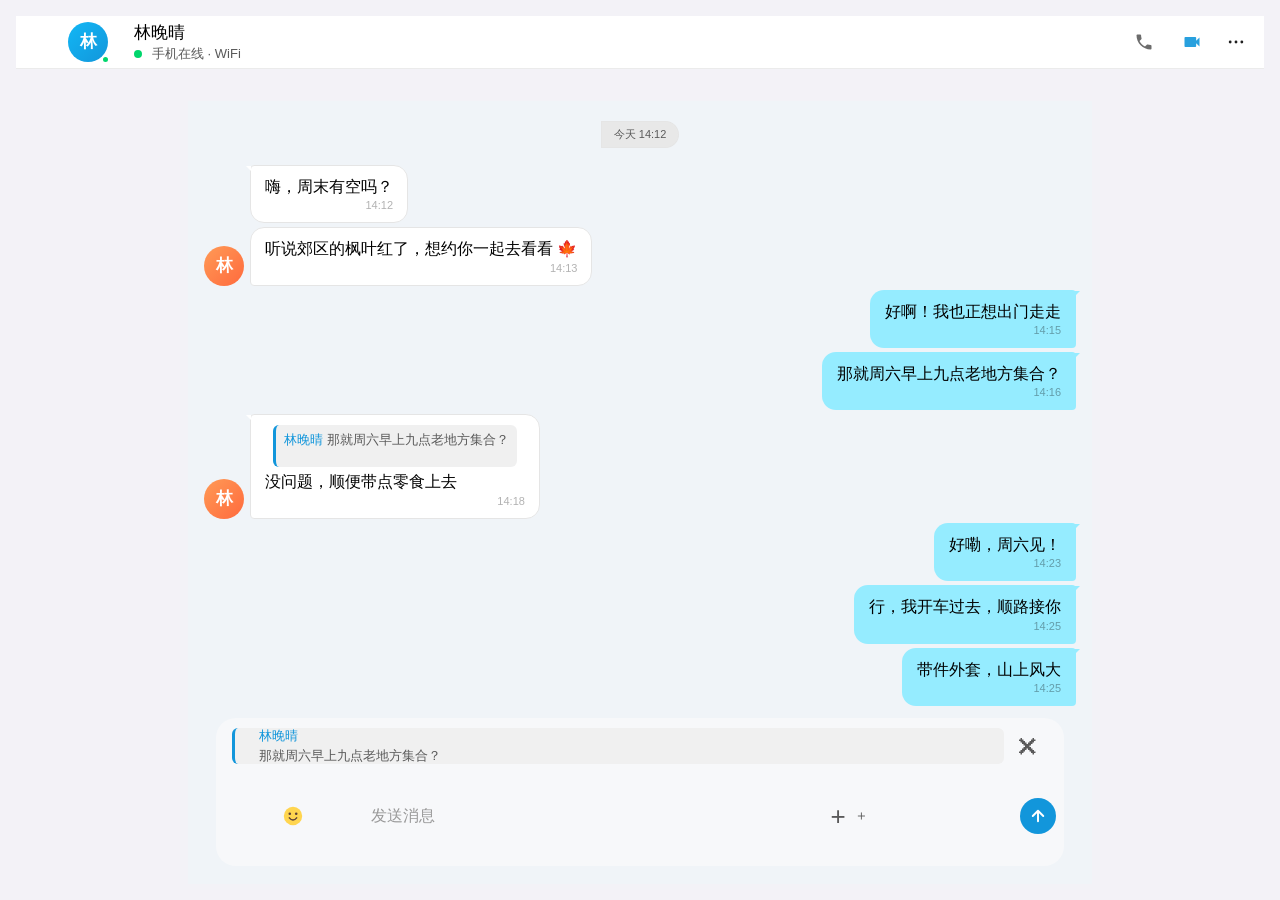
==== docs/tgqq/fixtures/composer-reply.html @ 13077046 "TGQQ Round 23: dynamics hub lower modules + contacts recommend/device tabs - Dynamics: partners card" ====
<!DOCTYPE html>
<html lang="zh-CN">
<head>
<meta charset="utf-8">
<meta name="viewport" content="width=device-width, initial-scale=1">
<title>TGQQ Mobile Chat Fixture (<600px)</title>
<link rel="stylesheet" href="css/tweb.css">
<link rel="stylesheet" href="css/tgqq.css">
<link rel="stylesheet" href="css/fixture.css">
</head>
<script>if(location.search.includes('dark'))document.documentElement.classList.add('night');</script>
<body class="is-tgqq tq-dialog-skin tq-chat-header tq-chat-bubbles tq-chat-composer is-left-column-shown animation-level-2">

<div id="page-chats" class="page-chats">
  <div id="main-columns">
    <!-- ============ RIGHT: independent QQ-styled chat pane ============ -->
    <section id="column-center" class="main-column">
      <div class="chat tabs-tab active is-tgqq-chat is-helper-active" style="--chat-topbar-height:52px">
        <div class="sidebar-header topbar has-avatar">
          <div class="chat-info">
            <button class="btn-icon sidebar-close-button"><span class="tgico tgico-left"></span></button>
            <div class="person-avatar">
              <div class="avatar" style="width:40px;height:40px;font-size:17px">林</div>
            </div>
            <div class="person">
              <div class="content">
                <div class="top">
                  <div class="user-title peer-title">林晚晴</div>
                </div>
                <div class="bottom">
                  <span class="online">在线</span>
                </div>
              </div>
            </div>
          </div>
          <div class="chat-utils">
            <button class="btn-icon" title="语音通话"><span class="tgico tgico-phone"></span></button>
            <button class="btn-icon" title="视频通话"><span class="tgico tgico-videochat"></span></button>
            <button class="btn-icon btn-menu-toggle" title="更多"><span class="tgico tgico-more"></span></button>
          </div>
        </div>

        <div class="bubbles-viewport">
          <div class="bubbles">
            <div class="bubbles-inner">
              <div class="bubbles-date-group">
                <div class="bubble is-date">
                  <div class="bubble-content">今天 14:12</div>
                </div>
              </div>
              <div class="bubbles-group">
                <div class="bubbles-group-avatar-container">
                  <div class="bubbles-group-avatar user-avatar">
                    <div class="avatar" style="width:40px;height:40px;font-size:17px">林</div>
                  </div>
                </div>
                <div class="bubble is-in is-group-first">
                  <div class="bubble-content-wrapper">
                    <div class="bubble-content">
                      <div class="message"><span class="text-content">嗨，周末有空吗？</span></div>
                      <span class="time">14:12</span>
                    </div>
                  </div>
                </div>
                <div class="bubble is-in is-group-last">
                  <div class="bubble-content-wrapper">
                    <div class="bubble-content">
                      <div class="message"><span class="text-content">听说郊区的枫叶红了，想约你一起去看看 🍁</span></div>
                      <span class="time">14:13</span>
                    </div>
                  </div>
                </div>
              </div>
              <div class="bubbles-group">
                <div class="bubble is-out is-group-first is-group-last is-read">
                  <div class="bubble-content-wrapper">
                    <div class="bubble-content">
                      <div class="message"><span class="text-content">好啊！我也正想出门走走</span></div>
                      <span class="time">14:15<span class="tgico tgico-checks time-sending-status"></span></span>
                    </div>
                  </div>
                </div>
              </div>
              <div class="bubbles-group">
                <div class="bubble is-out is-group-first is-group-last is-sent">
                  <div class="bubble-content-wrapper">
                    <div class="bubble-content">
                      <div class="message"><span class="text-content">那就周六早上九点老地方集合？</span></div>
                      <span class="time">14:16<span class="tgico tgico-check time-sending-status"></span></span>
                    </div>
                  </div>
                </div>
              </div>
              <div class="bubbles-group">
                <div class="bubbles-group-avatar-container">
                  <div class="bubbles-group-avatar user-avatar">
                    <div class="avatar" style="width:40px;height:40px;font-size:17px">林</div>
                  </div>
                </div>
                <div class="bubble is-in is-group-first is-group-last">
                  <div class="bubble-content-wrapper">
                    <div class="bubble-content">
                      <div class="reply">
                        <span class="reply-title">林晚晴</span>
                        <span class="reply-subtitle">那就周六早上九点老地方集合？</span>
                      </div>
                      <div class="message"><span class="text-content">没问题，顺便带点零食上去</span></div>
                      <span class="time">14:18</span>
                    </div>
                  </div>
                </div>
              </div>
              <div class="bubbles-group">
                <div class="bubble is-out is-group-first is-group-last is-read">
                  <div class="bubble-content-wrapper">
                    <div class="bubble-content">
                      <div class="message"><span class="text-content">好嘞，周六见！</span></div>
                      <span class="time">14:23<span class="tgico tgico-checks time-sending-status"></span></span>
                    </div>
                  </div>
                </div>
              </div>
              <div class="bubbles-group">
                <div class="bubble is-out is-group-first is-group-last is-sent">
                  <div class="bubble-content-wrapper">
                    <div class="bubble-content">
                      <div class="message"><span class="text-content">行，我开车过去，顺路接你</span></div>
                      <span class="time">14:25<span class="tgico tgico-check time-sending-status"></span></span>
                    </div>
                  </div>
                </div>
              </div>
              <div class="bubbles-group">
                <div class="bubble is-out is-group-first is-group-last is-read">
                  <div class="bubble-content-wrapper">
                    <div class="bubble-content">
                      <div class="message"><span class="text-content">带件外套，山上风大</span></div>
                      <span class="time">14:25<span class="tgico tgico-checks time-sending-status"></span></span>
                    </div>
                  </div>
                </div>
              </div>
        <div class="chat-input">
          <div class="chat-input-container">
            <div class="rows-wrapper-wrapper">
              <div class="rows-wrapper chat-input-control chat-input-wrapper chat-rows-wrapper">
              <div class="reply-wrapper rows-wrapper-row">
                <div class="reply-wrapper-content">
                  <button class="btn-icon reply-cancel" aria-label="取消回复">✕</button>
                  <div class="reply">
                    <i class="reply-icon">↩</i>
                    <div class="reply-content">
                      <span class="reply-title">林晚晴</span>
                      <span class="reply-subtitle">那就周六早上九点老地方集合？</span>
                    </div>
                  </div>
                </div>
              </div>
                <div class="new-message-wrapper rows-wrapper-row">
                <button class="btn-icon tq-quick-btn tq-quick-voice"><svg width="22" height="22" viewBox="0 0 24 24" fill="none" stroke="#5A5A5A" stroke-width="2" stroke-linecap="round" stroke-linejoin="round"><path d="M12 3a4 4 0 0 0-4 4v5a4 4 0 0 0 8 0V7a4 4 0 0 0-4-4Z"/><path d="M5 11v1a7 7 0 0 0 14 0v-1"/><path d="M12 19v2"/></svg></button>
                <button class="btn-icon tq-quick-btn tq-quick-gallery"><svg width="22" height="22" viewBox="0 0 24 24" fill="none" stroke="#5A5A5A" stroke-width="2" stroke-linecap="round" stroke-linejoin="round"><rect x="3" y="4" width="18" height="16" rx="3"/><circle cx="9" cy="10" r="2"/><path d="m5 19 5.5-5.5 3.5 3.5 3-3L21 19"/></svg></button>
                <button class="btn-icon tq-quick-btn tq-quick-camera"><svg width="22" height="22" viewBox="0 0 24 24" fill="none" stroke="#5A5A5A" stroke-width="2" stroke-linecap="round" stroke-linejoin="round"><path d="M4 8h3l2-3h6l2 3h3a1 1 0 0 1 1 1v10a1 1 0 0 1-1 1H4a1 1 0 0 1-1-1V9a1 1 0 0 1 1-1Z"/><circle cx="12" cy="14" r="3.5"/></svg></button>
                <button class="btn-icon tq-quick-btn tq-quick-file"><svg width="22" height="22" viewBox="0 0 24 24" fill="none" stroke="#5A5A5A" stroke-width="2" stroke-linecap="round" stroke-linejoin="round"><path d="M14 3H7a2 2 0 0 0-2 2v14a2 2 0 0 0 2 2h10a2 2 0 0 0 2-2V8Z"/><path d="M14 3v5h5"/></svg></button>
                <button class="btn-icon chat-input-control-button attach-file"><svg width="24" height="24" viewBox="0 0 24 24" fill="none" stroke="#5A5A5A" stroke-width="2" stroke-linecap="round"><path d="M12 5v14M5 12h14"/></svg></button>
                <div class="input-message-container">
                  <div class="input-message-input" data-inline-placeholder="发送消息"></div>
                </div>
                <button class="btn-icon chat-input-control-button toggle-emoticons"><svg width="22" height="22" viewBox="0 0 24 24" fill="none"><circle cx="12" cy="12" r="10" fill="#FFD54F"/><circle cx="8.5" cy="9.5" r="1.4" fill="#5D4037"/><circle cx="15.5" cy="9.5" r="1.4" fill="#5D4037"/><path d="M8 14c1.2 1.6 2.6 2.4 4 2.4s2.8-.8 4-2.4" stroke="#5D4037" stroke-width="1.6" stroke-linecap="round"/></svg></button>
                <div class="btn-send-container">
                  <button class="btn-icon btn-primary text-bold chat-input-control-button btn-send"><svg width="18" height="18" viewBox="0 0 24 24" fill="none" stroke="#fff" stroke-width="2.4" stroke-linecap="round" stroke-linejoin="round"><path d="M12 19V5"/><path d="M5 12l7-7 7 7"/></svg></button>
                </div>
                </div>
              </div>
            </div>
          </div>
        </div>
      </div>
    </section>

    <!-- ============ RIGHT sidebar (unused in mobile chat) ============ -->
    <aside id="column-right" class="main-column"></aside>
  </div>
</div>

</body>
</html>
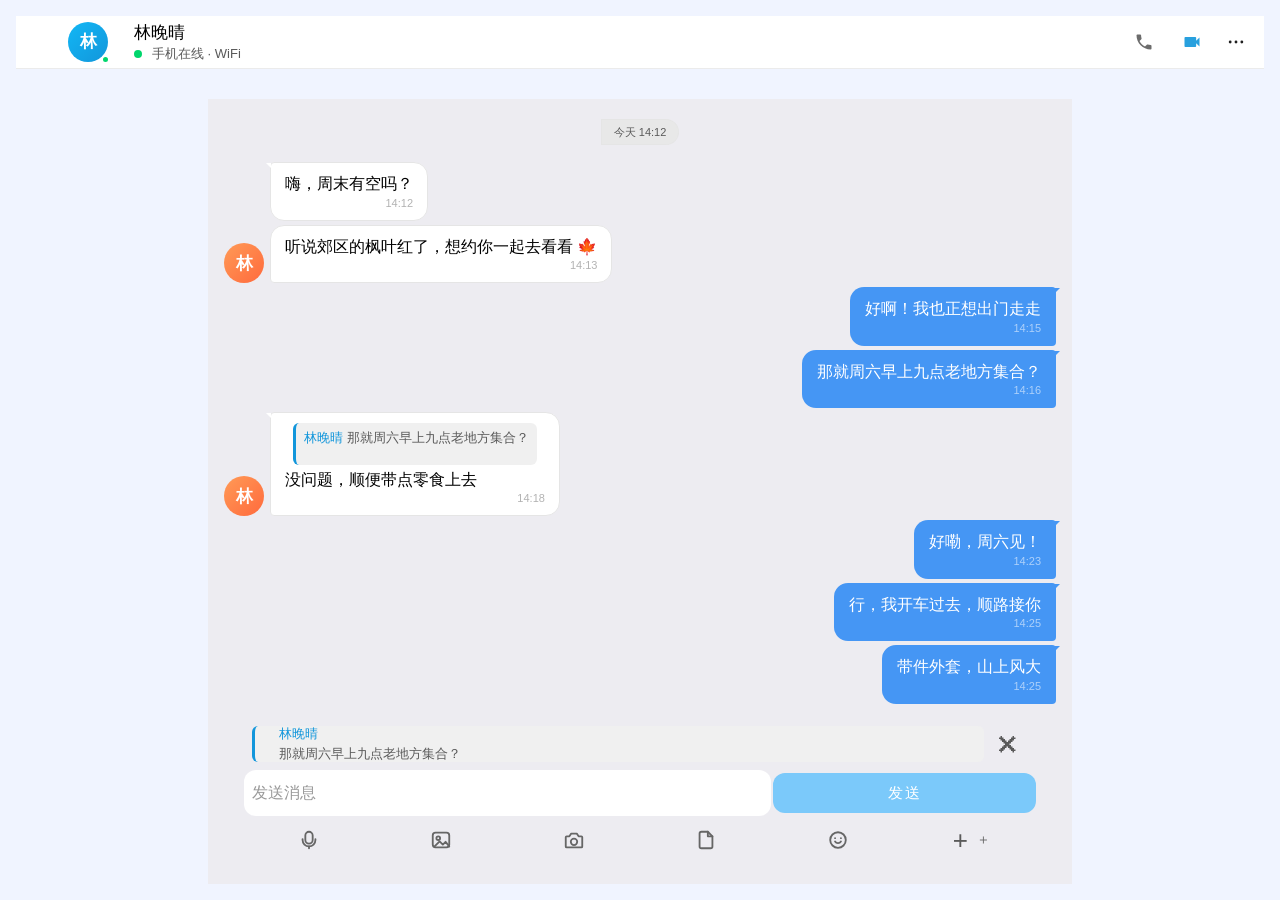
==== commit 3ab0caac: "TGQQ Round 31: fixture & component refinements — chat list/input, profile drawer, settings, dark tok" ====
--- a/docs/tgqq/fixtures/composer-reply.html
+++ b/docs/tgqq/fixtures/composer-reply.html
@@ -157,15 +157,15 @@
                 </div>
               </div>
                 <div class="new-message-wrapper rows-wrapper-row">
-                <button class="btn-icon tq-quick-btn tq-quick-voice"><svg width="22" height="22" viewBox="0 0 24 24" fill="none" stroke="#5A5A5A" stroke-width="2" stroke-linecap="round" stroke-linejoin="round"><path d="M12 3a4 4 0 0 0-4 4v5a4 4 0 0 0 8 0V7a4 4 0 0 0-4-4Z"/><path d="M5 11v1a7 7 0 0 0 14 0v-1"/><path d="M12 19v2"/></svg></button>
-                <button class="btn-icon tq-quick-btn tq-quick-gallery"><svg width="22" height="22" viewBox="0 0 24 24" fill="none" stroke="#5A5A5A" stroke-width="2" stroke-linecap="round" stroke-linejoin="round"><rect x="3" y="4" width="18" height="16" rx="3"/><circle cx="9" cy="10" r="2"/><path d="m5 19 5.5-5.5 3.5 3.5 3-3L21 19"/></svg></button>
-                <button class="btn-icon tq-quick-btn tq-quick-camera"><svg width="22" height="22" viewBox="0 0 24 24" fill="none" stroke="#5A5A5A" stroke-width="2" stroke-linecap="round" stroke-linejoin="round"><path d="M4 8h3l2-3h6l2 3h3a1 1 0 0 1 1 1v10a1 1 0 0 1-1 1H4a1 1 0 0 1-1-1V9a1 1 0 0 1 1-1Z"/><circle cx="12" cy="14" r="3.5"/></svg></button>
-                <button class="btn-icon tq-quick-btn tq-quick-file"><svg width="22" height="22" viewBox="0 0 24 24" fill="none" stroke="#5A5A5A" stroke-width="2" stroke-linecap="round" stroke-linejoin="round"><path d="M14 3H7a2 2 0 0 0-2 2v14a2 2 0 0 0 2 2h10a2 2 0 0 0 2-2V8Z"/><path d="M14 3v5h5"/></svg></button>
-                <button class="btn-icon chat-input-control-button attach-file"><svg width="24" height="24" viewBox="0 0 24 24" fill="none" stroke="#5A5A5A" stroke-width="2" stroke-linecap="round"><path d="M12 5v14M5 12h14"/></svg></button>
+                <button class="btn-icon tq-quick-btn tq-quick-voice"><svg width="22" height="22" viewBox="0 0 24 24" fill="none" stroke="#666666" stroke-width="2" stroke-linecap="round" stroke-linejoin="round"><path d="M12 3a4 4 0 0 0-4 4v5a4 4 0 0 0 8 0V7a4 4 0 0 0-4-4Z"/><path d="M5 11v1a7 7 0 0 0 14 0v-1"/><path d="M12 19v2"/></svg></button>
+                <button class="btn-icon tq-quick-btn tq-quick-gallery"><svg width="22" height="22" viewBox="0 0 24 24" fill="none" stroke="#666666" stroke-width="2" stroke-linecap="round" stroke-linejoin="round"><rect x="3" y="4" width="18" height="16" rx="3"/><circle cx="9" cy="10" r="2"/><path d="m5 19 5.5-5.5 3.5 3.5 3-3L21 19"/></svg></button>
+                <button class="btn-icon tq-quick-btn tq-quick-camera"><svg width="22" height="22" viewBox="0 0 24 24" fill="none" stroke="#666666" stroke-width="2" stroke-linecap="round" stroke-linejoin="round"><path d="M4 8h3l2-3h6l2 3h3a1 1 0 0 1 1 1v10a1 1 0 0 1-1 1H4a1 1 0 0 1-1-1V9a1 1 0 0 1 1-1Z"/><circle cx="12" cy="14" r="3.5"/></svg></button>
+                <button class="btn-icon tq-quick-btn tq-quick-file"><svg width="22" height="22" viewBox="0 0 24 24" fill="none" stroke="#666666" stroke-width="2" stroke-linecap="round" stroke-linejoin="round"><path d="M14 3H7a2 2 0 0 0-2 2v14a2 2 0 0 0 2 2h10a2 2 0 0 0 2-2V8Z"/><path d="M14 3v5h5"/></svg></button>
+                <button class="btn-icon chat-input-control-button attach-file"><svg width="24" height="24" viewBox="0 0 24 24" fill="none" stroke="#666666" stroke-width="2" stroke-linecap="round"><path d="M12 5v14M5 12h14"/></svg></button>
                 <div class="input-message-container">
                   <div class="input-message-input" data-inline-placeholder="发送消息"></div>
                 </div>
-                <button class="btn-icon chat-input-control-button toggle-emoticons"><svg width="22" height="22" viewBox="0 0 24 24" fill="none"><circle cx="12" cy="12" r="10" fill="#FFD54F"/><circle cx="8.5" cy="9.5" r="1.4" fill="#5D4037"/><circle cx="15.5" cy="9.5" r="1.4" fill="#5D4037"/><path d="M8 14c1.2 1.6 2.6 2.4 4 2.4s2.8-.8 4-2.4" stroke="#5D4037" stroke-width="1.6" stroke-linecap="round"/></svg></button>
+                <button class="btn-icon chat-input-control-button toggle-emoticons"><svg width="22" height="22" viewBox="0 0 24 24" fill="none" stroke="#666666" stroke-width="2" stroke-linecap="round" stroke-linejoin="round"><circle cx="12" cy="12" r="8.5"/><path d="M8.8 10h.01M15.2 10h.01"/><path d="M8.8 13.6a3.8 3.8 0 0 0 6.4 0"/></svg></button>
                 <div class="btn-send-container">
                   <button class="btn-icon btn-primary text-bold chat-input-control-button btn-send"><svg width="18" height="18" viewBox="0 0 24 24" fill="none" stroke="#fff" stroke-width="2.4" stroke-linecap="round" stroke-linejoin="round"><path d="M12 19V5"/><path d="M5 12l7-7 7 7"/></svg></button>
                 </div>
--- a/docs/tgqq/fixtures/css/tweb.css
+++ b/docs/tgqq/fixtures/css/tweb.css
@@ -1 +1 @@
-hr{box-sizing:content-box;height:0;overflow:visible}a{-webkit-text-decoration-skip:objects;background-color:#0000}::-webkit-file-upload-button{-webkit-appearance:button;font:inherit}html{box-sizing:border-box}*,:before,:after{box-sizing:inherit}ul:not(.browser-default){padding-left:0;list-style-type:none}ul:not(.browser-default)>li{list-style-type:none}a{-webkit-tap-highlight-color:transparent;text-decoration:none}button{cursor:pointer;font-size:inherit;background:0 0;border:none;outline:none;padding:0}input:focus,button:focus{outline:none}img,video{-webkit-user-drag:none;dynamic-range-limit:standard}.z-depth-0{box-shadow:none!important}.z-depth-1{box-shadow:0 2px 2px #00000024,0 3px 1px -2px #0000001f,0 1px 5px #0003}.z-depth-1-half{box-shadow:0 3px 3px #00000024,0 1px 7px #0000001f,0 3px 1px -1px #0003}.z-depth-2{box-shadow:0 4px 5px #00000024,0 1px 10px #0000001f,0 2px 4px -1px #0000004d}.z-depth-3{box-shadow:0 8px 17px 2px #00000024,0 3px 14px 2px #0000001f,0 5px 5px -3px #0003}.z-depth-4{box-shadow:0 16px 24px 2px #00000024,0 6px 30px 5px #0000001f,0 8px 10px -7px #0003}.z-depth-5{box-shadow:0 24px 38px 3px #00000024,0 9px 46px 8px #0000001f,0 11px 15px -7px #0003}.hide{display:none!important}.hide-overflow{overflow:hidden}.no-transition,.no-transition:before,.no-transition:after{transition:none!important}.inline{display:inline}.center-align,.text-center{text-align:center}.justify-start{justify-content:flex-start!important}.justify-self-start{justify-self:flex-start!important}.justify-self-end{justify-self:flex-end!important}.position-center{top:50%;left:50%;transform:translate(-50%,-50%);position:absolute!important}.text-bold{font-weight:var(--font-weight-bold)!important}.text-normal{font-weight:var(--font-weight-normal)!important}.text-capitalize{text-transform:capitalize}.text-super{display:inline-table}.text-uppercase{text-transform:uppercase}.text-top{vertical-align:top}.text-bottom{vertical-align:bottom}.text-text-bottom{vertical-align:text-bottom!important}.text-right{text-align:right}.pre-wrap{white-space:pre-wrap!important}.no-wrap{white-space:nowrap!important}.no-border-radius{border-radius:0!important}.disable-hover{pointer-events:none!important}.reflect-x{transform:scaleX(-1)}[dir=auto]{unicode-bidi:plaintext}.is-rtl [dir=auto]{direction:inherit}a{text-decoration:none}html{font-weight:400;line-height:1.5}h1,h2,h3,h4,h5,h6{line-height:1.3}em{font-style:italic}strong{font-weight:500}small{font-size:75%}pre,code{white-space:pre-wrap;white-space:-moz-pre-wrap;white-space:-pre-wrap;white-space:-o-pre-wrap;word-wrap:break-word}@font-face{font-family:Numbers Rounded;src:url(assets/fonts/Numbers-Rounded.woff2)format("woff2");unicode-range:U+30-39,U+2B,U+2D}:root{--vh:1vh;--100vh:calc(var(--vh) * 100);--100vh-inset:calc(var(--100vh) - 2 * var(--page-chats-padding));--main-column-border-radius:24px}@media only screen and (max-width:600px){:root{--main-column-border-radius:0}}:root{--z-below:-1;--hover-alpha:.08;--reflect:1;--safe-area-inset-inline-end:0px;--transition-standard-easing:cubic-bezier(.4, 0, .2, 1);--transition-standard-in-time:.3s;--transition-standard-out-time:.25s;--transition-standard-in:var(--transition-standard-in-time) var(--transition-standard-easing);--transition-standard-out:var(--transition-standard-out-time) var(--transition-standard-easing);--transform-origin-inline-start:left;--transform-origin-inline-end:right;--transform-origin-left-center:left center;--transform-origin-right-center:right center}:root.is-rtl{--reflect:-1;--transform-origin-inline-start:right;--transform-origin-inline-end:left;--transform-origin-left-center:right center;--transform-origin-right-center:left center}:root{--pm-transition:.2s ease-in-out;--layer-transition:.2s cubic-bezier(.4, 0, .2, 1);--slide-header-transition:.4s ease-in-out;--tabs-transition:.2s ease-in-out;--btn-menu-transition:.2s cubic-bezier(.4, 0, .2, 1);--esg-transition:var(--btn-menu-transition);--input-transition:.2s ease-out;--input-placeholder-transition:.15s ease-out;--reaction-paid-transition:.2s ease-in-out;--sticker-viewer-open-transition-in:.2s var(--transition-standard-easing);--sticker-viewer-open-transition-out:.2s var(--transition-standard-easing);--sticker-viewer-switch-transition:.2s cubic-bezier(.12,1.1,.56,1.2);--popup-transition-function:cubic-bezier(.4, 0, .2, 1);--popup-transition-time:.15s;--popup-transition:var(--popup-transition-time) var(--popup-transition-function);--btn-corner-transition:.2s cubic-bezier(.34, 1.56, .64, 1);--chatlist-badge-transition-in:.25s cubic-bezier(.35,.35,.47,1.34);--chatlist-badge-transition-out:.25s cubic-bezier(.35,.35,.7,1);--message-handhelds-margin:5.5625rem;--message-beside-button-size:2.375rem;--message-beside-button-margin:calc((var(--message-beside-button-size) + .5rem) * -1);--message-time-background:#00000059;--messages-text-size:16px;--messages-line-height:1.3125;--messages-secondary-text-size:calc(var(--messages-text-size) - 2px);--messages-secondary-line-height:calc(var(--messages-secondary-text-size) + 4px);--messages-time-text-size:calc(var(--messages-text-size) - 4px);--messages-service-text-size:calc(var(--messages-text-size) - 1px);--messages-custom-emoji-size:calc(var(--messages-text-size) + 4px);--bubble-transition-in:transform var(--transition-standard-in), opacity var(--transition-standard-in);--bubble-transition-out:transform var(--transition-standard-out), opacity var(--transition-standard-out);--line-height-24:30px;--line-height-20:26px;--line-height-18:24px;--line-height-16:21px;--line-height-15:20px;--line-height-14:18px;--line-height-13:17px;--line-height-12:16px;--line-height-11:15px;--line-height:1.3125;--font-size-24:24px;--font-size-20:20px;--font-size-18:18px;--font-size-16:16px;--font-size-15:15px;--font-size-14:14px;--font-size-13:13px;--font-size-12:12px;--font-size-11:11px;--font-size-10:10px;--font-size:var(--font-size-16);--esg-sticker-size:72px;--esg-custom-emoji-size:36px;--popup-sticker-size:80px;--disabled-opacity:.3;--round-video-size:280px;--menu-box-shadow:0px 0px 10px var(--menu-box-shadow-color);--menu-backdrop-filter:blur(50px);--section-box-shadow:0px 1px 4px 0px var(--section-box-shadow-color);--section-box-shadow-big:0px 1px 8px 0px var(--section-box-shadow-big-color);--column-box-shadow:0px 0px 4px 0px var(--column-box-shadow-color);--font-regular:"Roboto", -apple-system, apple color emoji, BlinkMacSystemFont, "Segoe UI", Roboto, Oxygen-Sans, Ubuntu, Cantarell, "Helvetica Neue", sans-serif;--font-monospace:"Roboto Mono", monospace;--font-rounded:-ui-rounded, "Numbers Rounded", "Roboto", "Helvetica Neue", sans-serif;--font-weight-bold:500;--font-weight-normal:400;--font-weight:var(--font-weight-normal);--selection-background-color:rgba(var(--primary-color-rgb), .4);--selection-color:inherit;--white:#fff;--ripple-duration:.7s;--ripple-start-scale:0;--ripple-end-scale:2}@media only screen and (max-width:925px){:root{--ripple-duration:.4s;--ripple-start-scale:.27}}:root{--topbar-call-height:1.5rem;--topbar-audio-height:3rem;--topbar-floating-call-height:0px;--topbar-floating-audio-height:0px;--call-button-size:3.375rem;--call-button-margin:2rem;--custom-emoji-size:1.25rem;--chat-bubbles-padding:.5rem;--chat-input-border-radius:24px;--chat-input-max-width:var(--chat-width);--chat-input-btn-send-margin:.5rem;--chat-input-padding:0px;--chat-input-height:3rem;--plates-gap:.5rem}@media only screen and (min-width:601px){:root{--chat-bubbles-padding:0px}}:root{--peer-avatar-red-top:#ff845e;--peer-avatar-red-bottom:#d45246;--peer-avatar-orange-top:#febb5b;--peer-avatar-orange-bottom:#f68136;--peer-avatar-violet-top:#b694f9;--peer-avatar-violet-bottom:#6c61df;--peer-avatar-green-top:#9ad164;--peer-avatar-green-bottom:#46ba43;--peer-avatar-cyan-top:#53edd6;--peer-avatar-cyan-bottom:#28c9b7;--peer-avatar-blue-top:#5caffa;--peer-avatar-blue-bottom:#408acf;--peer-avatar-pink-top:#ff8aac;--peer-avatar-pink-bottom:#d95574;--peer-avatar-archive-top:#b8c2cc;--peer-avatar-archive-bottom:#9eaab5;--peer-avatar-saved-top:var(--light-filled-saved-color);--peer-avatar-saved-bottom:var(--saved-color);--peer-color:var(--primary-color);--peer-color-rgb:var(--primary-color-rgb);--avatar-color-story-unread-from:#34c76f;--avatar-color-story-unread-to:#3da1fd;--avatar-color-story-close-from:#88d93a;--avatar-color-story-close-to:#30b73b;--avatar-color-story-read:var(--secondary-color);--avatar-color-top:var(--peer-avatar-saved-top);--avatar-color-bottom:var(--peer-avatar-saved-bottom);--avatar-border-radius-forum:37%;--premium-gradient:linear-gradient(52.62deg, #6b93ff 12.22%, #976fff 50.25%, #e46ace 98.83%);--star-background-color:var(--surface-color);--section-margin-inline:0;--section-padding-inline:1rem;--section-padding-bottom:var(--section-padding-inline);--selector-user-size:1.875rem;--default-column-width:360px}@media only screen and (max-width:600px){:root{--right-column-width:100vw;--esg-sticker-size:68px;--popup-sticker-size:68px;--round-video-size:240px}}@media only screen and (min-width:601px){:root{--section-margin-inline:.5rem}}:root{--passcode-lock-screen-z-index:100000;--star-golden-color:#fecf16;--scrollbar-color:#0003;--section-box-shadow-color:#0000000d;--section-box-shadow-big-color:#0000001a;--menu-box-shadow-color:#00000026;--column-box-shadow-color:#0000001a;--input-search-background-color:#fff;--input-search-border-color:#dfe1e5;--input-placeholder-color:#9ba0a5;--input-message-placeholder-color:#a2acb4;--warning-color:#fed85a;--avatar-online-color:var(--primary-color);--chatlist-status-color:var(--avatar-online-color);--chatlist-pinned-color:#a2abb2;--badge-text-color:#fff;--original-ripple-color:#00000014;--ripple-color:var(--original-ripple-color);--skeleton-color:#0000001f;--poll-circle-color:var(--border-color);--spoiler-background-color:#e3e5e8;--spoiler-draft-background-color:#d9d9d9;--monospace-text-color:var(--danger-color);--backdrop-opacity:.85;--menu-background-color:rgba(var(--surface-color-rgb), var(--backdrop-opacity));--lottie-vector-fill:#00000014;--limit-line-empty-background:#f1f3f5;--old-input-background-color:#f1f3f5;--premium-color:#9275ff;--gc-background-color:#212121;--gc-button-leave-color:#ff595a4d;--gc-button-unmuted-color:#01c85033;--gc-button-muted-color:#3c87f733;--gc-button-hand-color:#df44b833;--gc-button-unmuted-fill-color:#195530;--gc-button-muted-fill-color:#3c87f7;--gc-green-color:#195530;--gc-blue-color:#3c87f7;--gc-red-color:#643333;--gc-primary-text-color:#fff;--gc-secondary-text-color:#aaa;--gc-green-text-color:#5cc85e;--gc-blue-text-color:#3390ec;--gc-red-text-color:#ff595a;--gc-right-column-width:26.25rem}.night{--scrollbar-color:#fff3;--section-box-shadow-color:#0000001f;--section-box-shadow-big-color:#0000003d;--column-box-shadow-color:#0000003d;--input-search-background-color:#181818;--input-search-border-color:#2f2f2f;--avatar-online-color:var(--primary-color);--chatlist-status-color:var(--primary-color);--chatlist-pinned-color:var(--secondary-color);--badge-text-color:#fff;--original-ripple-color:#ffffff14;--ripple-color:var(--original-ripple-color);--skeleton-color:#ffffff1f;--poll-circle-color:#fff;--spoiler-background-color:#373e4e;--spoiler-draft-background-color:#484848;--monospace-text-color:var(--primary-text-color);--menu-background-color:rgba(var(--surface-color-rgb), .75);--lottie-vector-fill:var(--light-secondary-text-color);--limit-line-empty-background:var(--light-filled-secondary-text-color);--old-input-background-color:var(--background-color)}.chat{--message-highlighting-color:#6d8d4166;--message-highlighting-hover-color:rgba(var(--message-highlighting-color-rgb), calc(var(--message-highlighting-alpha) + .24));--message-time-color:var(--secondary-text-color);--message-checkbox-color:#61c642;--message-checkbox-border-color:#fff;--message-primary-color:var(--primary-color);--message-primary-color-rgb:var(--primary-color-rgb);--light-filled-message-primary-color:var(--light-filled-primary-color);--message-status-color:var(--secondary-text-color);--message-secondary-color:var(--secondary-color);--message-error-color:var(--danger-color);--message-icon-text-color:#fff;--message-empty-primary-color:#fff;--message-empty-primary-color-rgb:255,255,255;--message-reaction-tag-dot-color:#fff6;--message-out-link-color:var(--link-color);--message-out-status-color:var(--message-out-primary-color);--message-out-time-color:var(--message-out-status-color);--message-out-icon-text-color:#fff;--message-out-selection-background-color:var(--selection-background-color);--message-out-reaction-tag-dot-color:var(--message-reaction-tag-dot-color)}.night .chat{--message-time-color:var(--secondary-text-color);--message-checkbox-color:var(--primary-color);--message-checkbox-border-color:#fff;--message-status-color:var(--secondary-color);--message-secondary-color:var(--secondary-color);--message-error-color:#fff;--message-icon-text-color:#fff;--message-out-link-color:#fff;--message-out-status-color:#fff;--message-out-time-color:#fff9;--message-out-icon-text-color:var(--message-out-background-color);--message-out-selection-background-color:rgba(var(--surface-color-rgb), .4);--message-out-reaction-tag-dot-color:var(--message-out-background-color)}html,body{width:100%;height:100%;margin:0;padding:0;overflow:hidden}@media only screen and (max-width:600px){html,body{height:var(--100vh)}}html.is-ios{-webkit-user-select:none;-webkit-touch-callout:none;position:fixed}html.no-backdrop{--menu-background-color:var(--surface-color);--menu-backdrop-filter:none;--blur-off:none}@supports (padding:max(0px)){html{padding:0 min(16px, env(safe-area-inset-right)) 0 min(16px, env(safe-area-inset-left))}:root{--safe-area-inset-inline-end:min(16px, env(safe-area-inset-right))}:root.is-rtl{--safe-area-inset-inline-end:min(16px, env(safe-area-inset-left))}}html{overscroll-behavior:auto;-webkit-font-smoothing:antialiased;-webkit-text-size-adjust:100%;-webkit-tap-highlight-color:#0000;font-size:16px}input,textarea{-webkit-user-select:text;user-select:text}body{background-color:var(--body-background-color);color:var(--primary-text-color);-webkit-user-select:none;user-select:none;transition:background-color .2s}body.deactivated{animation:grayscale-in var(--transition-standard-in) forwards}body.deactivated-backwards{animation:grayscale-out var(--transition-standard-out) forwards}@keyframes grayscale-in{0%{filter:grayscale(0)}to{filter:grayscale()}}@keyframes grayscale-out{0%{filter:grayscale()}to{filter:grayscale(0)}}a,.link-color{color:var(--link-color)}button,input,optgroup,select,textarea,html{font-family:var(--font-regular)}input,textarea,button,select,a,div{-webkit-tap-highlight-color:#0000}pre,code,kbd,samp{font-family:var(--font-monospace)}.whole{width:100%;height:100%;min-height:100%;margin:0 auto}@media only screen and (min-width:601px){.only-handhelds{display:none!important}}.container{margin:0 auto}h1,h2,h3,h4,h5,h6{font-weight:var(--font-weight-bold)}h4{margin:22px 0 14px;font-size:2rem;line-height:110%}@media only screen and (max-width:600px){h4{margin:2px 0 8px;font-size:20px}}input,[contenteditable=true]{caret-color:var(--primary-color);color:var(--primary-text-color);background-color:#0000}input,textarea{-webkit-appearance:none;font-size:inherit}input::-webkit-contacts-auto-fill-button{visibility:hidden;position:absolute;right:0}input::-webkit-credentials-auto-fill-button{visibility:hidden;position:absolute;right:0}input:-webkit-autofill:first-line{font-family:system-ui,-apple-system,BlinkMacSystemFont,Segoe UI,Roboto,Noto Sans,Ubuntu,Cantarell,Helvetica Neue,Arial,sans-serif;font-size:16px}.secondary{color:var(--secondary-text-color)}.subtitle{color:var(--secondary-text-color);line-height:var(--line-height)}.danger{color:var(--danger-color)!important}.danger .c-ripple__circle{background-color:var(--light-danger-color)}.blue,.primary{color:var(--primary-color)!important}.blue .c-ripple__circle,.primary .c-ripple__circle{background-color:var(--light-primary-color)}.primary-text{color:var(--primary-text-color)!important}.color-premium{background:var(--premium-gradient);-webkit-text-fill-color:transparent;-webkit-background-clip:text}.blue .button-icon,.blue .btn-menu-item-icon,.primary .button-icon,.primary .btn-menu-item-icon,.danger .button-icon,.danger .btn-menu-item-icon{color:inherit!important}.green{color:var(--green-color)!important}.bg-warning{background:#fed85a!important}.contextmenu{max-width:calc(100vw - 1rem);z-index:4!important;width:auto!important;position:fixed!important;bottom:auto!important;right:auto!important}.preloader{width:50px;height:50px;position:absolute;top:50%;left:50%;transform:translate(-50%,-50%)}.preloader .preloader-path{stroke:var(--primary-color)}.overflow-hidden{overflow:hidden}@keyframes thumbnail-fade-in-opacity{0%{opacity:0}to{opacity:.8}}@keyframes fade-in-opacity{0%{opacity:0}to{opacity:1}}@keyframes fade-out-opacity{0%{opacity:1}to{opacity:0}}@keyframes fade-in-backwards-opacity{0%{opacity:1}to{opacity:0}}@keyframes fade-out-backwards-opacity{0%{opacity:0}to{opacity:1}}@keyframes fade-in-opacity-fade-out-opacity{0%{opacity:0}10%{opacity:1}50%{opacity:1}to{opacity:0}}.toasts-container{z-index:5;pointer-events:none;justify-content:center;align-items:center;display:flex;position:fixed;inset:0}.toast{color:#fff;opacity:0;max-width:min(30rem,100vw - 2rem);-webkit-backdrop-filter:var(--blur-off,blur(25px));backdrop-filter:var(--blur-off,blur(25px));pointer-events:all;word-break:break-word;background-color:#000000a8;border-radius:16px;padding:.5rem 1rem;font-size:1rem}.toast.is-visible{opacity:1}body.animation-level-2 .toast{transition:opacity var(--transition-standard-in)}.toast b{color:inherit}.toast a{cursor:pointer;color:#60a5e9!important}hr{border:none;border-top:1px solid var(--border-color);width:100%;margin:0;padding-bottom:.5rem}b{font-weight:var(--font-weight-bold)}.avatar-edit{cursor:pointer;border-radius:50%;position:relative;overflow:hidden}.avatar-edit.is-forum{border-radius:var(--avatar-border-radius-forum)}.avatar-edit-canvas{background:linear-gradient(var(--avatar-color-top), var(--avatar-color-bottom));width:100%;max-width:100%;height:100%;max-height:100%}html.no-touch body.animation-level-2 .avatar-edit .avatar-edit-icon{transition:transform .2s ease-in-out;transform:translateY(-50%)translate(-50%)scale(1)}html.no-touch body.animation-level-2 .avatar-edit:hover .avatar-edit-icon{transform:translateY(-50%)translate(-50%)scale(1.2)}.avatar-edit-icon{z-index:2;color:#fff;width:3rem;height:3rem;font-size:3rem;line-height:1;position:absolute;top:50%;left:50%;transform:translateY(-50%)translate(-50%)}.avatar-edit .avatar-placeholder{filter:brightness(.7);width:100%;height:100%;position:absolute;top:0;left:0}.missing-icon{width:1.5rem;height:1.5rem}.missing-icon-path{fill:currentColor}.select-wrapper{background-color:var(--surface-color);z-index:3;transform-origin:top;opacity:0;border-radius:16px;flex-flow:column wrap;width:100%;max-height:23.5rem;transition:opacity .2s ease-out,transform .2s ease-out;display:flex;position:absolute;top:calc(100% + .5rem);left:0;overflow:hidden;transform:scale(.95)}.select-wrapper.active{opacity:1;transform:scale(1)}.select-wrapper ul{margin:.5rem 0}.select-wrapper li{cursor:pointer;text-align:start;grid-template-columns:calc(26px + 2rem) 1fr 80px;justify-content:space-between;align-items:center;height:3rem;padding:0 1rem;display:grid}html.no-touch .select-wrapper li:hover,html.no-touch .select-wrapper li:active{background-color:var(--light-secondary-text-color)}.select-wrapper .emoji{width:26px;height:26px;font-size:26px;line-height:1}.select-wrapper .scrollable{position:relative}.phone-code{color:#9e9e9e;text-align:end}.emoji-native{font-family:apple color emoji,segoe ui emoji,noto color emoji,android emoji,emojisymbols,emojione mozilla,twemoji mozilla,segoe ui symbol;vertical-align:unset!important;line-height:1!important;display:inline!important}@media not screen and (min-device-pixel-ratio:2),not screen and (-webkit-min-device-pixel-ratio:2),not screen and (min-resolution:192dpi),not screen and (min-resolution:2dppx){html:not(.is-safari) .emoji-native{margin-inline-end:5px!important}html:not(.is-safari) avatar-element .emoji-native{margin-inline-end:0!important}}.emoji-image{vertical-align:middle;width:18px;max-width:100%;height:18px;max-height:100%;display:inline-block}[contenteditable=true]{-webkit-user-select:text;user-select:text;cursor:text;white-space:pre-wrap;outline:none}[contenteditable=true] .custom-emoji{margin-bottom:-2px;display:inline-block}[contenteditable=true] .custom-emoji:before{content:none}.sticky_sentinel{visibility:hidden;pointer-events:none;position:absolute;left:0;right:0}.super-stickers{grid-template-columns:repeat(auto-fill, var(--esg-sticker-size));justify-content:space-between;width:100%;display:grid}html.no-touch .super-sticker:hover,html.no-touch .super-sticker:active{background-color:var(--light-secondary-text-color);border-radius:16px}.fade-in-transition{opacity:1}body.animation-level-2 .fade-in-transition{transition:opacity .2s ease-in-out}.content-empty{color:var(--secondary-text-color)}.selection:after{content:" ";position:absolute;inset:0}.input-something{display:inline-block}.input-selectable{position:relative}@keyframes grow-icon{0%{opacity:.8;transform:scale(.5)}50%{opacity:1;transform:scale(1.1)}to{transform:scale(1)}}@keyframes hide-icon{0%{opacity:.4;transform:scale(1)}to{opacity:0;transform:scale(.5)}}.popup-disable-password .popup-description,.popup-skip-email .popup-description{max-width:284px}.grid{grid-gap:.25rem;grid-template-columns:repeat(3,1fr);grid-auto-rows:1fr;width:100%;display:grid}.grid-item{cursor:pointer;height:0;padding-bottom:100%;position:relative}.grid-item-media{-o-object-fit:cover;object-fit:cover;width:100%;height:100%;position:absolute;top:0;left:0}.grid-item-pin{color:#fff;text-shadow:0 0 3px #00000073;font-size:1.75rem;position:absolute;top:0;right:0}.grid-item-archived{z-index:2;color:#fff;background:#00000080;border-radius:50%;padding:.375rem;font-size:1.125rem;position:absolute;top:50%;left:50%;transform:translate(-50%,-50%)}middle-ellipsis-element{width:100%;display:block;overflow:hidden}.album-item-media{width:100%;height:100%}html.no-touch .hover-effect:hover,html.no-touch .hover-effect:active{background-color:var(--light-secondary-text-color)}html.no-touch .hover-primary-effect:hover,html.no-touch .hover-primary-effect:active,.hover-primary-effect .c-ripple__circle{background-color:var(--light-primary-color)}html.no-touch .hover-danger-effect:hover,html.no-touch .hover-danger-effect:active,.hover-danger-effect .c-ripple__circle{background-color:var(--light-danger-color)}.progress-ring{pointer-events:none;position:absolute;top:0;left:0}.progress-ring__circle{stroke-linecap:round;transition:stroke-dashoffset}.lottie,.lottie-vector{width:100%;max-width:100%;height:100%;max-height:100%;position:absolute;inset:0}.lottie-icon{pointer-events:none;position:relative}.lottie-vector{fill:var(--lottie-vector-fill)}body.animation-level-2 .lottie.fade-in{animation:.2s ease-in-out forwards fade-in-opacity}.canvas-thumbnail{width:100%;height:100%;position:absolute}.media-container-contain{position:relative}.media-container-contain .media-photo{-o-object-fit:contain;object-fit:contain;max-width:100%;max-height:100%}.media-container-cover{position:relative}.media-container-cover .media-photo{-o-object-fit:cover;object-fit:cover;width:100%;height:100%}body.animation-level-2 .fade-in{animation:.2s ease-in-out forwards fade-in-opacity}body.animation-level-2 .fade-out{animation:.2s ease-in-out forwards fade-out-opacity}.media-photo,.media-video,.media-sticker,.media-round,.media-poster{position:absolute;inset:0}.media-video{z-index:1}.media-sticker{width:100%;max-width:100%;height:100%;max-height:100%;margin:auto;-o-object-fit:contain!important;object-fit:contain!important}.premium-sticker-lock{color:#fff;z-index:1;background:#0003;background-image:var(--lock-url);background-repeat:no-repeat;background-size:cover;border-radius:50%;justify-content:center;align-items:center;width:1.25rem;height:1.25rem;font-size:1rem;display:flex;position:absolute;bottom:.125rem;left:50%;transform:translate(-50%)}body.is-premium .premium-sticker-lock{display:none}.media-round{max-width:var(--round-video-size);max-height:var(--round-video-size);z-index:1}.media-round .video-round-canvas{border-radius:50%;width:100%;height:100%;position:relative}.media-round .video-time{padding:0 .375rem;background-color:var(--message-highlighting-color)!important}.media-round .video-time:before{margin-inline-start:.25rem}.media-round .video-time-icon{font-size:1.125rem}.media-round.is-unread .video-time:before{content:" ";background-color:#fff;border-radius:50%;order:1;width:.5rem;height:.5rem}.gradient-delimiter{background-color:var(--background-color);width:100%;height:.75rem;position:relative}.gradient-delimiter:before{content:" ";background:linear-gradient(#0000000f 0%,#0000 20% 94%,#0000000f 100%);position:absolute;inset:0}hr{display:none!important}.stealthy{opacity:0;pointer-events:none;z-index:-1;outline:none;max-width:1px;max-height:1px;margin:0;position:absolute;top:0;left:0;overflow:hidden}.navigable-list .active{background-color:var(--light-secondary-text-color);border-radius:inherit}.super-emojis{--esg-emoji-size:2.125rem;--esg-emoji-total-size:calc(var(--esg-emoji-size) + .5rem);--custom-emoji-size:2.25rem;grid-template-columns:repeat(auto-fill, var(--esg-emoji-total-size));font-size:var(--esg-emoji-size);line-height:var(--esg-emoji-size);-moz-column-gap:.25rem;justify-content:space-between;column-gap:.25rem;display:grid;position:relative}.super-emojis .custom-emoji{display:block}.super-emojis .custom-emoji-renderer{z-index:1}.super-emojis .custom-emoji:before{content:none}.super-emoji{line-height:inherit;cursor:pointer;vertical-align:middle;width:var(--esg-emoji-total-size);height:var(--esg-emoji-total-size);border-radius:12px;padding:.25rem;display:inline-block;position:relative}.super-emoji .emoji-placeholder{background-color:var(--light-secondary-text-color);pointer-events:none;border-radius:50%;width:1.75rem;height:1.75rem;position:absolute;top:7px;left:7px}body.animation-level-2 .super-emoji .emoji-placeholder{opacity:0;transition:opacity .2s ease-in-out}.super-emoji .emoji{width:100%;height:100%;vertical-align:unset;margin:0}body.animation-level-2 .super-emoji .emoji{opacity:1;transition:opacity .2s ease-in-out}.super-emoji .premium-sticker-lock{left:auto;inset-inline-end:0;transform:scale(.75)}.super-emoji.active{background-color:var(--light-secondary-text-color)}.super-emoji-custom{padding:.1875rem}.super-emoji-regular{overflow:hidden}html.native-emoji .super-emoji-regular{padding-top:.3125rem;padding-bottom:.3125rem}html.no-touch .super-emoji:hover,html.no-touch .super-emoji:active{background-color:var(--light-secondary-text-color)}.sending-status-icon{position:absolute;line-height:1!important}.sending-status-icon-sendingerror{color:var(--danger-color)}.quick-reaction-title{align-items:center;display:flex}.quick-reaction-sticker{width:32px!important;height:32px!important;margin:0 .5rem 0 0!important;position:relative!important}.verified-icon-svg{width:1rem;height:1rem}.verified-icon-check{fill:#fff}.verified-icon-background{fill:var(--primary-color)}.verified-icon,.premium-icon,.emoji-status{flex:none;justify-content:center;align-items:center;width:1.25rem;height:1.25rem;margin-inline-start:.125rem;font-size:1rem;display:flex}.emoji-status{width:1.125rem;height:1.125rem;margin-inline-start:.25rem;position:relative}.emoji-status.clickable{pointer-events:all}.emoji-status .sparkles-container{color:var(--sparkles-color,var(--primary-text-color));font-size:.375rem;position:absolute;inset:0}.premium-icon{color:var(--primary-color);margin-top:-.0625rem}.premium-icon.clickable{pointer-events:all}.badge-fake{color:var(--danger-color);border:1px solid var(--danger-color);font-size:.625rem;font-weight:var(--font-weight-bold);border-radius:.185rem;flex:none;margin-inline:.25rem;padding:.125rem .25rem;line-height:1!important}.peer-title.with-icons{align-items:center;min-width:0;display:flex}.peer-title.with-icons .sparkles-container{transform:translateY(-.5rem)}.peer-title-inner{white-space:nowrap;text-overflow:ellipsis;overflow:hidden}.peer-title-bot-verification{--custom-emoji-size:1rem;margin-inline-end:.25rem}.peer-title-direct-badge{text-transform:uppercase;color:var(--secondary-text-color);background-color:rgba(var(--secondary-text-color-rgb), .2);border-radius:4px;align-items:center;margin-inline-start:.25rem;padding:3px 4px;font-size:12px;line-height:1;display:inline-flex}.chatlist-chat.row-with-padding{padding-inline-start:4.5rem!important}.chatlist-chat .row-title{line-height:1.375rem;font-size:var(--font-size-16)!important}.chatlist-chat .row-title-right-secondary{align-items:center;height:1.25rem;margin-top:-.4375rem;display:flex;font-size:var(--font-size-12)!important;line-height:var(--line-height-12)!important}.chatlist-chat .row-row{height:1.375rem}.chatlist-chat.chatlist-chat-abitbigger .row-subtitle{margin-top:0}.chatlist-chat.chatlist-chat-bigger .row-subtitle{margin-top:0;line-height:1.375rem;font-size:var(--font-size-16)!important}.chatlist-chat.chatlist-chat-bigger .row-subtitle-row{margin-top:.125rem}.chatlist-chat.chatlist-chat-bigger .row-title .peer-title{font-weight:var(--font-weight-bold)}.username-purchase-help b{font-weight:var(--font-weight-normal)!important;color:var(--danger-color)!important}.media-spoiler-container{z-index:2;border-radius:inherit;position:absolute;inset:0}.media-spoiler-container.is-revealing{opacity:1}.media-spoiler-container.is-revealing.forwards{opacity:0}.media-spoiler-container.is-revealing.animating{transition:opacity var(--transition-standard-out)}.media-spoiler-container .sensitive-content-warning{color:#fff;font-size:var(--font-size-14);pointer-events:none;z-index:2;transition:opacity var(--transition-standard-out);background-color:#0009;border-radius:9999px;align-items:center;gap:.5rem;padding:.5rem .75rem;display:flex;position:absolute;top:50%;left:50%;transform:translate(-50%,-50%)}.media-spoiler-container .sensitive-content-warning .tgico{font-size:1.25rem}.preloader-container.is-visible~.media-spoiler-container .sensitive-content-warning,.media-spoiler-container[data-is-revealing] .sensitive-content-warning{opacity:0}.media-spoiler-thumbnail,.media-spoiler .canvas-thumbnail{border-radius:inherit;width:100%;height:100%;position:absolute;-o-object-fit:unset!important;object-fit:unset!important}.accordion{height:0;overflow:hidden}.accordion.is-expanded{height:var(--max-height)}body.animation-level-2 .accordion{transition:height var(--transition-standard-in)}.accordion-icon{--translateY:4px;transform:rotate(0deg) translateY(var(--translateY));color:var(--secondary-text-color);font-size:1.25rem;line-height:0;display:inline-block}body.animation-level-2 .accordion-icon{transition:transform var(--transition-standard-in)}.accordion-right-button{min-width:3.875rem;height:3rem;font-weight:var(--font-weight-bold);color:var(--primary-text-color);cursor:pointer;border-radius:16px;justify-content:center;align-items:center;display:flex;position:relative}html.no-touch .accordion-right-button:hover,html.no-touch .accordion-right-button:active{background-color:var(--light-secondary-text-color)}.accordion-right-button .accordion-icon{--translateY:0px;color:currentColor;margin-inline:.125rem -.25rem;font-size:1rem;display:block}.accordion-right-button .accordion-counter{font-size:var(--font-size-13);margin-inline-start:.0625rem}.accordion-right-button.row-right{margin-inline-end:-1rem}.accordion-toggler-expanded .accordion-icon{transform:translateY(var(--translateY)) rotate(180deg)}.accordion-toggler-round{padding-inline-end:0;padding-top:0!important;padding-bottom:0!important}.accordion-row .row-title{align-items:center;gap:.25rem;display:flex}.accordion-row .accordion-icon{--translateY:0}.cant-select .checkbox-box-border{border-style:dotted}.inner-shadow{--inner-shadow-degree:90deg;--inner-shadow-size:1rem;content:" ";pointer-events:none;border-radius:inherit;background:linear-gradient(var(--inner-shadow-degree), var(--surface-color) 0%, rgba(var(--surface-color-rgb), 0) var(--inner-shadow-size), rgba(var(--surface-color-rgb), 0) calc(100% - var(--inner-shadow-size)), var(--surface-color) 100%);position:absolute;inset:0}.inner-shadow-inset{background:linear-gradient(var(--inner-shadow-degree), var(--surface-color) 0%, var(--surface-color) calc(var(--inner-shadow-size) / 2), transparent var(--inner-shadow-size), transparent calc(100% - var(--inner-shadow-size)), var(--surface-color) calc(100% - var(--inner-shadow-size) / 2), var(--surface-color) 100%)}.range-steps-selector{padding-top:2.375rem}.expired-story-icon{vertical-align:middle;margin-top:-6px;margin-left:-4px;font-size:1.28571em;display:inline-block}.privacy-bg{background:linear-gradient(180deg, var(--gradient-colors))}.privacy-bg-public{--gradient-colors:#50abff, #007aff}.privacy-bg-close{--gradient-colors:#88d93a, #30b73b}.privacy-bg-selected{--gradient-colors:#ffb743, #f69a36}.privacy-bg-contacts{--gradient-colors:#c36eff, #8b60fa}.reacted-list-reaction-icon{--size:1.5rem;--custom-emoji-size:var(--size);width:var(--size);height:var(--size);top:50%;display:flex;position:absolute;inset-inline-end:1rem;transform:translateY(-50%)}.reacted-list-checks{margin-inline-end:.25rem;font-size:1.125rem}.force-reconnect{pointer-events:all;color:currentColor;cursor:pointer;text-decoration:underline}.tgico{pointer-events:none}.no-view-transition::view-transition-old(root){animation:none}.no-view-transition::view-transition-new(root){animation:none}.reverse::view-transition-old(root){z-index:2;background:0 0}.inline-icon{vertical-align:bottom;line-height:inherit!important}.inline-icon-left{margin-inline-end:.125rem}.inline-icon-right{margin-inline-start:.125rem}.icon-reflect{display:inline-block;transform:scaleX(-1)}.code{--font-size:var(--messages-secondary-text-size);font-size:var(--font-size);margin:.25rem 0;display:block}.code-header{background-color:rgba(var(--primary-color-rgb), .2);color:var(--primary-color);font-family:var(--font-regular);font-weight:var(--font-weight-bold);cursor:pointer;align-items:center;padding:.0625rem .625rem;line-height:1;display:flex;padding-inline-end:.0625rem!important}.code-header-name{white-space:nowrap;text-overflow:ellipsis;flex:auto;overflow:hidden}.code-header-button{font-size:calc(var(--font-size) + 4px);pointer-events:all;border-radius:50%;padding:.25rem}html.no-touch .code-header-button:hover,html.no-touch .code-header-button:active{background-color:rgba(var(--primary-color-rgb), .16)}.code-header-toggle-wrap{margin-inline-start:.875rem}.code-content{line-height:calc(var(--font-size) + 5px)}.code-code{padding:.25rem .625rem;display:block}.code.is-scrollable .code-code{white-space:pre;overflow:auto}.night .code{background-color:#000c}.tchart--wrapper{z-index:0;margin-top:-12px;--tchart-letter-spacing-small:auto!important;--tchart-letter-spacing-large:auto!important}.tchart--zoom{inset:-8px 1rem auto auto!important}.privacy-premium-icon{vertical-align:text-top;color:var(--primary-color);margin-inline-start:.25rem;font-size:1.125rem}.show-when{background:#00000014;border-radius:12px;padding:0 6px;line-height:18px;display:inline-block}.delimiter-with-text{opacity:.4;flex:none;justify-content:center;align-items:center;gap:.5rem;padding:0 .25rem;display:flex;position:relative}.delimiter-with-text-stripe{opacity:.5;background-color:currentColor;border-radius:1px;flex:auto;height:.0625rem;display:block}.business-hours{font-size:var(--font-size-14);pointer-events:none;opacity:0;width:calc(100% - 5.5rem);position:absolute;top:3.25rem}@media only screen and (max-width:600px){.business-hours{width:calc(100% - 5rem)}}body.animation-level-2 .business-hours{transition:opacity var(--transition-standard-in)}body.animation-level-2 .business-hours-container{transition:padding-bottom var(--transition-standard-in)!important}.business-hours-container .row-icon{margin-inline-start:-.3125rem;font-size:2rem!important;top:.75rem!important;transform:none!important}.business-hours-container.is-expanded .business-hours{opacity:1}.business-hours-row{justify-content:space-between;line-height:27px;display:flex}.business-hours-row-time{color:var(--secondary-text-color)}.business-hours-switch-time{background-color:var(--light-primary-color);color:var(--primary-color);font-size:var(--font-size-14);cursor:pointer;pointer-events:all;z-index:1;border-radius:1.5rem;padding:.125rem .375rem;position:relative}.business-location{padding-inline-end:4rem}.business-location .row-media{border-radius:16px;inset-inline:auto .5rem!important}.business-location .media-photo{border-radius:inherit;width:100%;height:100%}.personal-channel-name{align-items:center;display:flex}.personal-channel-counter{background-color:rgba(var(--primary-color-rgb), .2);font-size:var(--font-size-12);border-radius:5px;margin-inline-start:.5rem;padding:1px 6px}.personal-channel .skeleton{background-color:var(--light-filled-secondary-text-color);z-index:1;border-radius:8px;width:75%;position:absolute;top:0}.personal-channel .skeleton-container{height:1.25rem}.personal-channel .dialog-title-details{min-width:2.5rem}.personal-channel .dialog-title-details .skeleton{width:100%;inset-inline-end:0}.personal-channel .dialog-title-details .skeleton-child{display:inline}.text-loading{--background-gradient-size:20rem;background-image:linear-gradient(to right, transparent 10%, var(--skeleton-color) 50%, transparent 90%);background-size:var(--background-gradient-size);-webkit-box-decoration-break:clone;box-decoration-break:clone;border-radius:.25rem;animation:1.5s linear infinite text-loading}@keyframes text-loading{0%{opacity:1;background-position-x:0}50%{opacity:.8}to{background-position-x:var(--background-gradient-size);opacity:1}}.playback-rate-menu{width:5.625rem;min-width:auto}.animated-item{position:absolute}.stars-balance{text-align:end}.stars-balance-title{font-size:var(--font-size-14);line-height:14px}.stars-balance-subtitle{font-size:var(--font-size-16);font-weight:var(--font-weight-bold);justify-content:flex-end;align-items:center;gap:.125rem;display:flex}.stars-balance .currency-star-icon{width:20px;height:20px;margin-top:-1px}.stars-stacked{--size:26px;--background-offset:calc(var(--size) - 10px);width:var(--size);height:var(--size);--star-background-color:var(--background-color);flex-direction:row-reverse;justify-content:center;display:flex}.stars-stacked .stars-star-icon{width:var(--size);height:var(--size);flex:none;margin-top:-2px}.stars-stacked .stars-star-icon-stroke{background:linear-gradient(90deg, var(--star-background-color) var(--background-offset), transparent var(--background-offset))}.currency-star-icon-stroke{stroke-width:5px;stroke:var(--surface-color)}.xtr-icon,.ton-amount-icon{vertical-align:text-top;margin-top:1px;display:inline-block}.clearfix{clear:both;display:table}.extended-media-buy{height:2.5rem;-webkit-backdrop-filter:var(--menu-backdrop-filter);backdrop-filter:var(--menu-backdrop-filter);font-weight:var(--font-weight-bold);color:#fff;z-index:3;font-size:var(--font-size-14);white-space:pre;background-color:#0000004d;border-radius:2rem;align-items:center;padding:0 1rem;display:flex;position:absolute;top:50%;left:50%;transform:translate(-50%,-50%)}.extended-media-buy-icon{margin-right:.25rem;font-size:1.125rem}.appear-zoom{transform:scale(0)}body.animation-level-2 .appear-zoom{transition:transform .1s}.appear-zoom--active{transform:scale(1)}.popup-add-members-subtitle{color:var(--secondary-text-color);line-height:var(--line-height);margin-bottom:.5rem;padding:0 1rem;display:block}.popup-add-members-premium-container{text-align:center;padding:0 2rem}.popup-add-members-premium-container .delimiter-with-text{margin:1rem 0}.popup-add-members-premium-header{font-size:var(--font-size-20);font-weight:var(--font-weight-bold);margin-bottom:-1rem;display:block}.popup-add-members-premium-subtitle{margin:1rem 0;display:block}.popup-forward-auto-height .popup-add-members-premium-subtitle{margin-bottom:0}.surface-color-background{background-color:var(--surface-color)}.text-overflow-wrap{word-break:break-word;text-overflow:ellipsis;overflow:hidden}.text-overflow-no-wrap{white-space:nowrap;text-overflow:ellipsis;overflow:hidden}.text-center{text-align:center;text-wrap:balance}.margin-0{margin:0!important}.cursor-pointer{cursor:pointer}html.no-touch .hover-underline:hover,html.no-touch .hover-underline:active{text-decoration:underline}.overlayed-icon{display:inline-flex;position:relative}.overlayed-icon__floating-icon{--original-transform:translate(-50%, -50%);transform:var(--original-transform);position:absolute;top:50%;left:50%}.auto-delete-icon--shifted{transform:var(--original-transform) translateX(1px)}.formatted-date{color:var(--link-color);cursor:pointer;text-decoration:underline}.code-code{text-align:left;word-spacing:normal;-moz-tab-size:4;tab-size:4;-webkit-hyphens:none;hyphens:none;direction:ltr}.prism-token.prism-comment,.prism-token.prism-prolog,.prism-token.prism-doctype,.prism-token.prism-cdata{color:var(--secondary-text-color)}.night .prism-token.prism-comment,.night .prism-token.prism-prolog,.night .prism-token.prism-doctype,.night .prism-token.prism-cdata{opacity:.5}.prism-token.prism-punctuation{color:var(--secondary-text-color)}.prism-token.prism-namespace{opacity:.7}.prism-token.prism-property,.prism-token.prism-tag,.prism-token.prism-boolean,.prism-token.prism-number,.prism-token.prism-constant,.prism-token.prism-symbol,.prism-token.prism-deleted{color:var(--danger-color)}.prism-token.prism-selector,.prism-token.prism-attr-name,.prism-token.prism-string,.prism-token.prism-char,.prism-token.prism-builtin,.prism-token.prism-inserted{color:var(--secondary-text-color)}.night .prism-token.prism-selector,.night .prism-token.prism-attr-name,.night .prism-token.prism-string,.night .prism-token.prism-char,.night .prism-token.prism-builtin,.night .prism-token.prism-inserted{color:var(--primary-color)}.prism-token.prism-operator,.prism-token.prism-entity,.prism-token.prism-url,.prism-language-css .prism-token.prism-string,.prism-style .prism-token.prism-string{color:var(--danger-color)}.prism-token.prism-atrule,.prism-token.prism-attr-value,.prism-token.prism-keyword{color:var(--primary-color)}.night .prism-token.prism-atrule,.night .prism-token.prism-attr-value,.night .prism-token.prism-keyword,.prism-token.prism-function,.prism-token.prism-class-name{color:var(--danger-color)}.night .prism-token.prism-function,.night .prism-token.prism-class-name,.prism-token.prism-regex,.prism-token.prism-important,.prism-token.prism-variable{color:var(--primary-text-color)}.prism-token.prism-important,.prism-token.prism-bold{font-weight:var(--font-weight-bold)}.prism-token.prism-italic{font-style:italic}.prism-token.prism-entity{cursor:help}@font-face{font-family:Roboto;font-style:normal;font-weight:400;font-display:swap;src:local(Roboto),local(Roboto-Regular),url(assets/fonts/KFOmCnqEu92Fr1Mu5mxKKTU1Kvnz.woff2)format("woff2");unicode-range:U400-45F, U490-491, U4B0-4B1, U2116}@font-face{font-family:Roboto;font-style:normal;font-weight:400;font-display:swap;src:local(Roboto),local(Roboto-Regular),url(assets/fonts/KFOmCnqEu92Fr1Mu7GxKKTU1Kvnz.woff2)format("woff2");unicode-range:U100-24F, U259, U1-1EFF, U2020, U20A0-20AB, U20AD-20CF, U2113, U2C60-2C7F, UA720-A7FF}@font-face{font-family:Roboto;font-style:normal;font-weight:400;font-display:swap;src:local(Roboto),local(Roboto-Regular),url(assets/fonts/KFOmCnqEu92Fr1Mu4mxKKTU1Kg.woff2)format("woff2");unicode-range:U0-0FF, U131, U152-153, U2BB-2BC, U2C6, U2DA, U2DC, U2000-206F, U2074, U20AC, U2122, U2191, U2193, U2212, U2215, UFEFF, UFFFD}@font-face{font-family:Roboto;font-style:normal;font-weight:500;font-display:swap;src:local(Roboto Medium),local(Roboto-Medium),url(assets/fonts/KFOlCnqEu92Fr1MmEU9fABc4AMP6lbBP.woff2)format("woff2");unicode-range:U400-45F, U490-491, U4B0-4B1, U2116}@font-face{font-family:Roboto;font-style:normal;font-weight:500;font-display:swap;src:local(Roboto Medium),local(Roboto-Medium),url(assets/fonts/KFOlCnqEu92Fr1MmEU9fChc4AMP6lbBP.woff2)format("woff2");unicode-range:U100-24F, U259, U1-1EFF, U2020, U20A0-20AB, U20AD-20CF, U2113, U2C60-2C7F, UA720-A7FF}@font-face{font-family:Roboto;font-style:normal;font-weight:500;font-display:swap;src:local(Roboto Medium),local(Roboto-Medium),url(assets/fonts/KFOlCnqEu92Fr1MmEU9fBBc4AMP6lQ.woff2)format("woff2");unicode-range:U0-0FF, U131, U152-153, U2BB-2BC, U2C6, U2DA, U2DC, U2000-206F, U2074, U20AC, U2122, U2191, U2193, U2212, U2215, UFEFF, UFFFD}@font-face{font-family:Roboto;font-style:normal;font-weight:600;font-display:swap;src:local(Roboto Medium),local(Roboto-Medium),url(assets/fonts/KFOlCnqEu92Fr1MmEU9fABc4AMP6lbBP.woff2)format("woff2");unicode-range:U400-45F, U490-491, U4B0-4B1, U2116}@font-face{font-family:Roboto;font-style:normal;font-weight:600;font-display:swap;src:local(Roboto Medium),local(Roboto-Medium),url(assets/fonts/KFOlCnqEu92Fr1MmEU9fChc4AMP6lbBP.woff2)format("woff2");unicode-range:U100-24F, U259, U1-1EFF, U2020, U20A0-20AB, U20AD-20CF, U2113, U2C60-2C7F, UA720-A7FF}@font-face{font-family:Roboto;font-style:normal;font-weight:600;font-display:swap;src:local(Roboto Medium),local(Roboto-Medium),url(assets/fonts/KFOlCnqEu92Fr1MmEU9fBBc4AMP6lQ.woff2)format("woff2");unicode-range:U0-0FF, U131, U152-153, U2BB-2BC, U2C6, U2DA, U2DC, U2000-206F, U2074, U20AC, U2122, U2191, U2193, U2212, U2215, UFEFF, UFFFD}@font-face{font-family:Roboto Mono;font-style:italic;font-weight:400;font-display:swap;src:url(assets/fonts/L0xdDF4xlVMF-BfR8bXMIjhOsXG-q2oeuFoqFrlnAIe2Imhk1T8rbociImtEluUlco8VkKjG.woff2)format("woff2");unicode-range:U+460-52F,U+1C80-1C88,U+20B4,U+2DE0-2DFF,U+A640-A69F,U+FE2E-FE2F}@font-face{font-family:Roboto Mono;font-style:italic;font-weight:400;font-display:swap;src:url(assets/fonts/L0xdDF4xlVMF-BfR8bXMIjhOsXG-q2oeuFoqFrlnAIe2Imhk1T8rbociImtEn-Ulco8VkKjG.woff2)format("woff2");unicode-range:U+400-45F,U+490-491,U+4B0-4B1,U+2116}@font-face{font-family:Roboto Mono;font-style:italic;font-weight:400;font-display:swap;src:url(assets/fonts/L0xdDF4xlVMF-BfR8bXMIjhOsXG-q2oeuFoqFrlnAIe2Imhk1T8rbociImtEmOUlco8VkKjG.woff2)format("woff2");unicode-range:U+370-3FF}@font-face{font-family:Roboto Mono;font-style:italic;font-weight:400;font-display:swap;src:url(assets/fonts/L0xdDF4xlVMF-BfR8bXMIjhOsXG-q2oeuFoqFrlnAIe2Imhk1T8rbociImtElOUlco8VkKjG.woff2)format("woff2");unicode-range:U+102-103,U+110-111,U+128-129,U+168-169,U+1A0-1A1,U+1AF-1B0,U+1EA0-1EF9,U+20AB}@font-face{font-family:Roboto Mono;font-style:italic;font-weight:400;font-display:swap;src:url(assets/fonts/L0xdDF4xlVMF-BfR8bXMIjhOsXG-q2oeuFoqFrlnAIe2Imhk1T8rbociImtEleUlco8VkKjG.woff2)format("woff2");unicode-range:U+100-24F,U+259,U+1E??,U+2020,U+20A0-20AB,U+20AD-20CF,U+2113,U+2C60-2C7F,U+A720-A7FF}@font-face{font-family:Roboto Mono;font-style:italic;font-weight:400;font-display:swap;src:url(assets/fonts/L0xdDF4xlVMF-BfR8bXMIjhOsXG-q2oeuFoqFrlnAIe2Imhk1T8rbociImtEm-Ulco8VkA.woff2)format("woff2");unicode-range:U+??,U+131,U+152-153,U+2BB-2BC,U+2C6,U+2DA,U+2DC,U+2000-206F,U+2074,U+20AC,U+2122,U+2191,U+2193,U+2212,U+2215,U+FEFF,U+FFFD}@font-face{font-family:Roboto Mono;font-style:italic;font-weight:500;font-display:swap;src:url(assets/fonts/L0xdDF4xlVMF-BfR8bXMIjhOsXG-q2oeuFoqFrlnAIe2Imhk1T8rbociImtEluUlco8VkKjG.woff2)format("woff2");unicode-range:U+460-52F,U+1C80-1C88,U+20B4,U+2DE0-2DFF,U+A640-A69F,U+FE2E-FE2F}@font-face{font-family:Roboto Mono;font-style:italic;font-weight:500;font-display:swap;src:url(assets/fonts/L0xdDF4xlVMF-BfR8bXMIjhOsXG-q2oeuFoqFrlnAIe2Imhk1T8rbociImtEn-Ulco8VkKjG.woff2)format("woff2");unicode-range:U+400-45F,U+490-491,U+4B0-4B1,U+2116}@font-face{font-family:Roboto Mono;font-style:italic;font-weight:500;font-display:swap;src:url(assets/fonts/L0xdDF4xlVMF-BfR8bXMIjhOsXG-q2oeuFoqFrlnAIe2Imhk1T8rbociImtEmOUlco8VkKjG.woff2)format("woff2");unicode-range:U+370-3FF}@font-face{font-family:Roboto Mono;font-style:italic;font-weight:500;font-display:swap;src:url(assets/fonts/L0xdDF4xlVMF-BfR8bXMIjhOsXG-q2oeuFoqFrlnAIe2Imhk1T8rbociImtElOUlco8VkKjG.woff2)format("woff2");unicode-range:U+102-103,U+110-111,U+128-129,U+168-169,U+1A0-1A1,U+1AF-1B0,U+1EA0-1EF9,U+20AB}@font-face{font-family:Roboto Mono;font-style:italic;font-weight:500;font-display:swap;src:url(assets/fonts/L0xdDF4xlVMF-BfR8bXMIjhOsXG-q2oeuFoqFrlnAIe2Imhk1T8rbociImtEleUlco8VkKjG.woff2)format("woff2");unicode-range:U+100-24F,U+259,U+1E??,U+2020,U+20A0-20AB,U+20AD-20CF,U+2113,U+2C60-2C7F,U+A720-A7FF}@font-face{font-family:Roboto Mono;font-style:italic;font-weight:500;font-display:swap;src:url(assets/fonts/L0xdDF4xlVMF-BfR8bXMIjhOsXG-q2oeuFoqFrlnAIe2Imhk1T8rbociImtEm-Ulco8VkA.woff2)format("woff2");unicode-range:U+??,U+131,U+152-153,U+2BB-2BC,U+2C6,U+2DA,U+2DC,U+2000-206F,U+2074,U+20AC,U+2122,U+2191,U+2193,U+2212,U+2215,U+FEFF,U+FFFD}@font-face{font-family:Roboto Mono;font-style:normal;font-weight:400;font-display:swap;src:url(assets/fonts/L0xTDF4xlVMF-BfR8bXMIhJHg45mwgGEFl0_3vrtSM1J-gEPT5Ese6hmHSV0me8iUI0lkQ.woff2)format("woff2");unicode-range:U+460-52F,U+1C80-1C88,U+20B4,U+2DE0-2DFF,U+A640-A69F,U+FE2E-FE2F}@font-face{font-family:Roboto Mono;font-style:normal;font-weight:400;font-display:swap;src:url(assets/fonts/L0xTDF4xlVMF-BfR8bXMIhJHg45mwgGEFl0_3vrtSM1J-gEPT5Ese6hmHSx0me8iUI0lkQ.woff2)format("woff2");unicode-range:U+400-45F,U+490-491,U+4B0-4B1,U+2116}@font-face{font-family:Roboto Mono;font-style:normal;font-weight:400;font-display:swap;src:url(assets/fonts/L0xTDF4xlVMF-BfR8bXMIhJHg45mwgGEFl0_3vrtSM1J-gEPT5Ese6hmHSt0me8iUI0lkQ.woff2)format("woff2");unicode-range:U+370-3FF}@font-face{font-family:Roboto Mono;font-style:normal;font-weight:400;font-display:swap;src:url(assets/fonts/L0xTDF4xlVMF-BfR8bXMIhJHg45mwgGEFl0_3vrtSM1J-gEPT5Ese6hmHSd0me8iUI0lkQ.woff2)format("woff2");unicode-range:U+102-103,U+110-111,U+128-129,U+168-169,U+1A0-1A1,U+1AF-1B0,U+1EA0-1EF9,U+20AB}@font-face{font-family:Roboto Mono;font-style:normal;font-weight:400;font-display:swap;src:url(assets/fonts/L0xTDF4xlVMF-BfR8bXMIhJHg45mwgGEFl0_3vrtSM1J-gEPT5Ese6hmHSZ0me8iUI0lkQ.woff2)format("woff2");unicode-range:U+100-24F,U+259,U+1E??,U+2020,U+20A0-20AB,U+20AD-20CF,U+2113,U+2C60-2C7F,U+A720-A7FF}@font-face{font-family:Roboto Mono;font-style:normal;font-weight:400;font-display:swap;src:url(assets/fonts/L0xTDF4xlVMF-BfR8bXMIhJHg45mwgGEFl0_3vrtSM1J-gEPT5Ese6hmHSh0me8iUI0.woff2)format("woff2");unicode-range:U+??,U+131,U+152-153,U+2BB-2BC,U+2C6,U+2DA,U+2DC,U+2000-206F,U+2074,U+20AC,U+2122,U+2191,U+2193,U+2212,U+2215,U+FEFF,U+FFFD}@font-face{font-family:Roboto Mono;font-style:normal;font-weight:500;font-display:swap;src:url(assets/fonts/L0xTDF4xlVMF-BfR8bXMIhJHg45mwgGEFl0_3vrtSM1J-gEPT5Ese6hmHSV0me8iUI0lkQ.woff2)format("woff2");unicode-range:U+460-52F,U+1C80-1C88,U+20B4,U+2DE0-2DFF,U+A640-A69F,U+FE2E-FE2F}@font-face{font-family:Roboto Mono;font-style:normal;font-weight:500;font-display:swap;src:url(assets/fonts/L0xTDF4xlVMF-BfR8bXMIhJHg45mwgGEFl0_3vrtSM1J-gEPT5Ese6hmHSx0me8iUI0lkQ.woff2)format("woff2");unicode-range:U+400-45F,U+490-491,U+4B0-4B1,U+2116}@font-face{font-family:Roboto Mono;font-style:normal;font-weight:500;font-display:swap;src:url(assets/fonts/L0xTDF4xlVMF-BfR8bXMIhJHg45mwgGEFl0_3vrtSM1J-gEPT5Ese6hmHSt0me8iUI0lkQ.woff2)format("woff2");unicode-range:U+370-3FF}@font-face{font-family:Roboto Mono;font-style:normal;font-weight:500;font-display:swap;src:url(assets/fonts/L0xTDF4xlVMF-BfR8bXMIhJHg45mwgGEFl0_3vrtSM1J-gEPT5Ese6hmHSd0me8iUI0lkQ.woff2)format("woff2");unicode-range:U+102-103,U+110-111,U+128-129,U+168-169,U+1A0-1A1,U+1AF-1B0,U+1EA0-1EF9,U+20AB}@font-face{font-family:Roboto Mono;font-style:normal;font-weight:500;font-display:swap;src:url(assets/fonts/L0xTDF4xlVMF-BfR8bXMIhJHg45mwgGEFl0_3vrtSM1J-gEPT5Ese6hmHSZ0me8iUI0lkQ.woff2)format("woff2");unicode-range:U+100-24F,U+259,U+1E??,U+2020,U+20A0-20AB,U+20AD-20CF,U+2113,U+2C60-2C7F,U+A720-A7FF}@font-face{font-family:Roboto Mono;font-style:normal;font-weight:500;font-display:swap;src:url(assets/fonts/L0xTDF4xlVMF-BfR8bXMIhJHg45mwgGEFl0_3vrtSM1J-gEPT5Ese6hmHSh0me8iUI0.woff2)format("woff2");unicode-range:U+??,U+131,U+152-153,U+2BB-2BC,U+2C6,U+2DA,U+2DC,U+2000-206F,U+2074,U+20AC,U+2122,U+2191,U+2193,U+2212,U+2215,U+FEFF,U+FFFD}@font-face{font-family:Chewy;font-style:normal;font-weight:400;font-display:swap;src:url(assets/fonts/Chewy-Regular.ttf)format("truetype")}@font-face{font-family:Courier Prime;font-style:normal;font-weight:700;font-display:swap;src:url(assets/fonts/CourierPrime-Bold.ttf)format("truetype")}@font-face{font-family:Rubik Bubbles;font-style:normal;font-weight:400;font-display:swap;src:url(assets/fonts/RubikBubbles-Regular.ttf)format("truetype")}@font-face{font-family:Suez One;font-style:normal;font-weight:400;font-display:swap;src:url(assets/fonts/SuezOne-Regular.ttf)format("truetype")}@font-face{font-family:Playwrite BE VLG;font-style:normal;font-weight:400;font-display:swap;src:url(assets/fonts/PlaywriteBEVLG-Regular.ttf)format("truetype")}@font-face{font-family:Fugaz One;font-style:normal;font-weight:400;font-display:swap;src:url(assets/fonts/FugazOne-Regular.ttf)format("truetype")}@font-face{font-family:Sedan;font-style:normal;font-weight:400;font-display:swap;src:url(assets/fonts/Sedan-Regular.ttf)format("truetype")}@font-face{font-family:tgico;src:url(assets/fonts/tgico.ttf?em6boz)format("truetype"),url(assets/fonts/tgico.woff?em6boz)format("woff"),url(assets/fonts/tgico.svg?em6boz#tgico)format("svg");font-weight:400;font-style:normal;font-display:block}.tgico{speak:never;font-variant:normal;text-transform:none;-webkit-font-smoothing:antialiased;-moz-osx-font-smoothing:grayscale;font-style:normal;font-weight:400;line-height:1;font-family:tgico!important}.rp{position:relative}.rp-overflow .c-ripple,.btn-menu-toggle.rp .c-ripple,.menu-horizontal-div-item.rp .c-ripple,.btn-corner.rp .c-ripple,.pinned-container-wrapper.rp .c-ripple,.btn-control-small.rp .c-ripple{border-radius:inherit;width:100%;height:100%;overflow:hidden}.rp-overflow .c-ripple__circle,.btn-menu-toggle.rp .c-ripple__circle,.menu-horizontal-div-item.rp .c-ripple__circle,.btn-corner.rp .c-ripple__circle,.pinned-container-wrapper.rp .c-ripple__circle,.btn-control-small.rp .c-ripple__circle{overflow:hidden}.c-ripple{position:absolute;inset:0}html.is-safari .c-ripple{border-radius:inherit;-webkit-mask-image:-webkit-radial-gradient(circle,#fff 100%,#000 100%)}.c-ripple__circle{opacity:var(--ripple-max-opacity,1);background-color:var(--ripple-color);animation-name:ripple-effect;animation-fill-mode:forwards;animation-duration:var(--ripple-duration);transition:calc(var(--ripple-duration) / 2) opacity, calc(var(--ripple-duration) / 2) background-color;pointer-events:none;border-radius:50%;display:block;position:absolute;transform:scale(0)}.c-ripple__circle.hiding,.c-ripple__square.hiding{opacity:0}@keyframes ripple-effect{0%{transform:scale(var(--ripple-start-scale))}to{transform:scale(var(--ripple-end-scale))}}.sidebar-left-section{background-color:var(--surface-color);margin-bottom:var(--section-padding-bottom);box-shadow:var(--section-box-shadow);border-radius:24px;padding:.5rem 0}.sidebar-left-section.no-shadow{box-shadow:none}.sidebar-left-section.no-margin-bottom{margin-bottom:0}.sidebar-left-section-content{margin:0 var(--section-margin-inline)}.sidebar-left-section-content>.btn-primary{margin:0}.sidebar-left-section-content>.checkbox-field .checkbox-box{inset-inline-start:auto}@media only screen and (max-width:600px){.sidebar-left-section-content>.checkbox-ripple,.sidebar-left-section-content>.btn-primary{border-radius:0}}.sidebar-left-section-content.full-width{margin:0!important}.sidebar-left-section-content>.media-sticker-wrapper{flex:none;width:86px;height:86px;margin:1px auto 29px;position:relative}.sidebar-left-section-name{color:var(--primary-color);font-size:var(--font-size-16);font-weight:var(--font-weight-bold);justify-content:space-between;padding:.5rem 1rem;display:flex}.sidebar-left-section-name-right{font-weight:var(--font-weight-normal)}.sidebar-left-section-caption{font-size:var(--font-size-14);line-height:var(--line-height-14);color:var(--secondary-text-color);margin:-.375rem 0 1rem;padding:0 1rem}.sidebar-left-section-caption:first-child{margin-top:.8125rem;margin-bottom:.8125rem}.sidebar-left-section-container{padding-inline:var(--section-padding-inline)}.sidebar-left-section-container a{cursor:pointer}.sidebar-left-section .checkbox-field,.sidebar-left-section .radio-field{margin:0}.sidebar-left-section .checkbox-field{align-items:center;height:3.5rem;padding:0 1.125rem;display:flex}.sidebar-left-section-disabled{opacity:.25;pointer-events:none!important}.sidebar-left-section .chatlist{padding:0}.input-wrapper{grid-template-columns:100%;gap:1.5rem;width:100%;margin:0 auto;display:grid}.input-field{--height:3rem;--border-radius:16px;--padding:.8125rem;--padding-horizontal:1rem;--border-width:1px;align-items:center;display:flex;position:relative}.input-field .arrow-down{content:" ";cursor:pointer;border:solid var(--secondary-text-color);vertical-align:middle;z-index:2;border-width:0 2px 2px 0;border-radius:1px;width:0;height:0;margin-top:-9px;padding:5px;transition:all .2s;display:inline-block;position:absolute;top:50%;bottom:0;right:21px;transform:rotate(45deg)}.input-field label{color:#9e9e9e;top:0;inset-inline:var(--padding-horizontal) auto;z-index:2;background-color:var(--surface-color);height:1.5rem;transform-origin:var(--transform-origin-left-center);pointer-events:none;margin-top:calc((var(--height) - 1.5rem) / 2);white-space:nowrap;position:absolute;transform:translate(0)}body.animation-level-2 .input-field label{transition:transform .2s,padding .2s,opacity .1s,font-weight 0s .1s}.input-field-border{border:2px solid var(--primary-color);opacity:0;border-radius:var(--border-radius);pointer-events:none;z-index:1;position:absolute;inset:0}body.animation-level-2 .input-field-border{transition:opacity .2s}.input-field-icon{z-index:1;pointer-events:none;border-radius:.375rem;width:1.5rem;height:1.5rem;position:absolute;top:50%;right:1rem;transform:translateY(-50%)}.input-field-input{border:var(--border-width) solid var(--input-search-border-color);border-radius:var(--border-radius);background-color:var(--surface-color);padding:calc(var(--padding) - var(--border-width)) calc(var(--padding-horizontal) - var(--border-width));box-sizing:border-box;width:100%;min-height:var(--height);z-index:1;line-height:var(--line-height);transition:border-color;position:relative}.input-field-input:-webkit-autofill{-webkit-box-shadow:0 0 0px 1000px var(--surface-color) inset}.input-field-input:-webkit-autofill:hover{-webkit-box-shadow:0 0 0px 1000px var(--surface-color) inset}.input-field-input:-webkit-autofill:focus{-webkit-box-shadow:0 0 0px 1000px var(--surface-color) inset}.input-field-input:-webkit-autofill:active{-webkit-box-shadow:0 0 0px 1000px var(--surface-color) inset}.input-field-input:-webkit-autofill:first-line{font-family:var(--font-family);font-size:var(--font-size)!important;color:var(--primary-text-color)!important}.input-field-input:-webkit-autofill{font-family:var(--font-family);font-size:var(--font-size)!important;color:var(--primary-text-color)!important}.input-field-input:-webkit-autofill:hover{font-family:var(--font-family);font-size:var(--font-size)!important;color:var(--primary-text-color)!important}.input-field-input:-webkit-autofill:focus{font-family:var(--font-family);font-size:var(--font-size)!important;color:var(--primary-text-color)!important}.input-field-input:-webkit-autofill:active{font-family:var(--font-family);font-size:var(--font-size)!important;color:var(--primary-text-color)!important}body.animation-level-0 .input-field-input{transition:none!important}html.no-touch .input-field-input:hover:not(:focus):not(.error):not(.valid),html.no-touch .input-field-input:active:not(:focus):not(.error):not(.valid){border-color:var(--primary-color);transition:border-color .2s}html.no-touch .input-field-input:hover:not(:focus):not(.error):not(.valid)~label,html.no-touch .input-field-input:active:not(:focus):not(.error):not(.valid)~label{color:var(--primary-color)}.input-field-input:focus{border-color:var(--primary-color)}.input-field-input.error{border-color:var(--danger-color)}.input-field-input.error~label{color:var(--danger-color)!important}.input-field-input.error~.input-field-border{border-color:var(--danger-color)!important}.input-field-input.valid{border-color:#26962f}.input-field-input.valid~label{color:#26962f!important}.input-field-input.valid~.input-field-border{border-color:#26962f!important}.input-field-input:focus~.arrow-down{border-color:var(--primary-color);margin-top:-4px;transform:rotate(225deg)}.input-field-input:focus~label,.input-field-input.force-focus~label{color:var(--primary-color);font-weight:var(--font-weight-bold)}.input-field-input:focus~.input-field-border,.input-field-input.force-focus~.input-field-border{opacity:1}.input-field-input:focus~label,.input-field-input:valid~label,.input-field-input:not(.is-empty)~label,.input-field-input:disabled~label,.input-field-input.force-focus~label{transform:translate(calc(-.1875rem + 1rem - var(--padding-horizontal)), calc(var(--height) / -2 + .0625rem)) scale(.75);opacity:1;padding:0 .3125rem}.input-field-input:not(:focus).is-empty~.input-field-placeholder~label{opacity:0}.input-field-input-fake{opacity:0;pointer-events:none;z-index:-3;top:0;bottom:auto!important;inset-inline:var(--imc-padding-inline-start) var(--imc-padding-inline-end)!important;width:auto!important;height:auto!important;position:absolute!important}.input-field .input-field-input[contenteditable=false]{opacity:var(--disabled-opacity);pointer-events:none}.input-field-placeholder{color:var(--input-placeholder-color);pointer-events:none;opacity:0;max-width:100%;z-index:1;white-space:nowrap;text-overflow:ellipsis;padding-inline-end:.5rem;display:block;position:absolute;inset-inline-start:var(--padding-horizontal);overflow:hidden}body.animation-level-2 .input-field-placeholder{transform:translateX(calc(1rem * var(--reflect)));transition:opacity var(--input-placeholder-transition) 10ms, transform var(--input-placeholder-transition) 10ms}.input-field-placeholder.is-empty{opacity:1}body.animation-level-2 .input-field-placeholder.is-empty{transform:translate(0)}.input-field-right-label{inset-inline-end:1rem;z-index:1;color:var(--secondary-text-color);position:absolute;top:50%;transform:translateY(-50%)}.input-fields-row{display:flex}.input-fields-row .input-field{flex:auto;width:1%}::placeholder{color:var(--input-placeholder-color);opacity:1}::-moz-placeholder{color:var(--input-placeholder-color)}.input-clear{border:none;outline:none;padding:0}body.animation-level-0 .input-clear.error{color:var(--danger-color)!important}body:not(.animation-level-0) .input-clear.error{animation:.2s ease-in-out forwards input-shake}@keyframes input-shake{0%{transform:translate(0)}25%{transform:translate(-.5rem)}75%{transform:translate(.5rem)}to{transform:translate(0)}}.input-field-password .input-field-input{max-height:var(--height);padding-inline-end:2.5rem}.input-field-password .input-field-input[type=password]{padding-left:calc(.875rem - var(--border-width));padding-top:0;padding-bottom:0;font-family:Arial,Helvetica,sans-serif;font-size:2.25rem;line-height:1}@media (-webkit-min-device-pixel-ratio:2){.input-field-password .input-field-input[type=password]{letter-spacing:.125rem;font-size:1.75rem}}html.is-ios .input-field-password .input-field-input[type=password]{font-size:1rem}.input-field-password .input-field-input[type=password]::-ms-reveal{display:none}.input-field-password .toggle-visible{z-index:2;color:#9e9e9e;cursor:pointer;justify-content:center;align-items:center;padding:.5rem;font-size:1.5rem;transition:color .2s;display:flex;position:absolute;top:50%;right:.375rem;transform:translateY(-50%)}html.no-touch .input-field-password .toggle-visible:hover,html.no-touch .input-field-password .toggle-visible:active{color:var(--primary-text-color)}.input-field-phone .input-field-input{--letter-spacing:.24px}.input-field-phone .input-field-input:after{content:attr(data-left-pattern);color:#9e9e9e;letter-spacing:var(--letter-spacing)}.input-search{--border-width:1px;--height:44px;--border-radius:calc(var(--height) / 2);--icon-left-add-offset:.1875rem;--icon-left-offset:calc(.8125rem + var(--icon-left-add-offset));--icon-size:1.5rem;--padding-horizontal:calc(var(--height) + 3px + var(--icon-left-add-offset) - var(--border-width));align-items:center;width:100%;margin-inline:.5rem;display:flex;position:relative;overflow:hidden}@media only screen and (max-width:600px){.input-search{margin-inline-start:1rem}}@keyframes grow-input{0%{opacity:0;transform:scale(.5)}to{opacity:var(--max-opacity,1);transform:scale(1)}}@keyframes hide-input{0%{opacity:var(--max-opacity,1);transform:scale(1)}to{opacity:0;transform:scale(.5)}}body.animation-level-2 .input-search .will-animate{animation:.25s ease-in-out forwards grow-input}body.animation-level-2 .input-search .will-animate.is-hiding{animation:.25s ease-in-out forwards hide-input}body.animation-level-0 .input-search .will-animate.is-hiding{opacity:0}.input-search.show-placeholder .input-search-placeholder{display:block!important}.input-search.old-style .input-search-input{background-color:var(--old-input-background-color);border-color:#0000}.input-search-placeholder{color:#9e9e9e;z-index:1;white-space:nowrap;pointer-events:none;transform-origin:0;position:absolute;inset-inline-start:calc(var(--padding-horizontal) + var(--border-width))}.input-search-input{--border-width:inherit;--padding-horizontal:inherit;background-color:var(--input-search-background-color);padding:0px var(--padding-horizontal);height:var(--height);border-color:var(--input-search-border-color);line-height:var(--line-height-16);min-height:var(--height)!important;max-height:var(--height)!important}body.animation-level-2 .input-search-input{transition:background-color .2s ease-in-out,border-color .2s ease-in-out}html.no-touch .input-search-input:hover:not(:focus),html.no-touch .input-search-input:active:not(:focus){border-color:var(--secondary-color)!important}.input-search-input.with-focus-effect:focus{border-color:var(--primary-color);background-color:#0000}.input-search-input.with-focus-effect:focus~.input-search-part{--max-opacity:1;color:var(--primary-color)}.input-search-input.with-focus-effect:focus~.preloader-container .preloader-path-new{stroke:var(--primary-color)}html.no-touch .input-search-input.with-focus-effect:focus~.input-search-button:hover,html.no-touch .input-search-input.with-focus-effect:focus~.input-search-button:active{background-color:var(--light-primary-color)}.input-search-input.is-empty~.input-search-clear:not(.always-visible),.input-search-input:not(.is-empty)~.input-search-placeholder,.input-search.is-picked .input-search-placeholder{display:none}.input-search .input-search-part{--max-opacity:.6;text-align:center;font-size:var(--icon-size);color:var(--secondary-text-color);opacity:var(--max-opacity);z-index:1;line-height:1;position:absolute}body.animation-level-2 .input-search .input-search-part{transition:opacity .2s ease-out,color .2s ease-out}.input-search-icon,.input-search .preloader-container{width:var(--icon-size);height:var(--icon-size);pointer-events:none;inset-inline-start:var(--icon-left-offset)}.input-search .preloader-container{z-index:1;right:auto}.input-search .preloader-container .preloader-path-new{stroke:var(--secondary-color)}body.animation-level-2 .input-search .preloader-container .preloader-path-new{transition:stroke .2s ease-out!important}.input-search-clear{z-index:1;inset-inline-end:calc((var(--height) - 2.25rem) / 2)}.input-search-button{padding:.375rem!important}.btn,.btn-icon{cursor:pointer;background:0 0;border:none;outline:none}body.animation-level-0 .btn,body.animation-level-0 .btn-icon{transition:none}html.no-touch .btn:hover,html.no-touch .btn:active,html.no-touch .btn-icon:hover,html.no-touch .btn-icon:active{background-color:var(--light-secondary-text-color)}html.no-touch .btn.primary:hover,html.no-touch .btn.primary:active,html.no-touch .btn.blue:hover,html.no-touch .btn.blue:active,html.no-touch .btn.active:hover,html.no-touch .btn.active:active,html.no-touch .btn-icon.primary:hover,html.no-touch .btn-icon.primary:active,html.no-touch .btn-icon.blue:hover,html.no-touch .btn-icon.blue:active,html.no-touch .btn-icon.active:hover,html.no-touch .btn-icon.active:active{background-color:var(--light-primary-color)}html.no-touch .btn.danger:hover,html.no-touch .btn.danger:active,html.no-touch .btn-icon.danger:hover,html.no-touch .btn-icon.danger:active{background-color:var(--light-danger-color)}.btn:disabled,.btn-icon:disabled{opacity:var(--disabled-opacity);pointer-events:none!important}.btn-icon{text-align:center;color:var(--secondary-text-color);background-color:#0000;border:none;justify-content:center;align-items:center;padding:.5rem;font-size:1.5rem;line-height:1;transition:color .15s ease-in-out,opacity .15s ease-in-out;display:flex;position:relative;border-radius:50%!important}.btn-icon.rp{overflow:hidden}.btn-icon.active{color:var(--primary-color)}.btn-corner{--offset:1.25rem;--translateY:calc(54px + var(--offset));bottom:var(--offset);transform:translate3d(0, var(--translateY), 0);z-index:1;background-color:var(--primary-color);text-align:center;color:#fff;cursor:pointer;border:none;outline:none;justify-content:center;align-items:center;font-size:1.5rem;display:flex;inset-inline-end:var(--offset);transition:transform var(--btn-corner-transition)!important;box-shadow:none!important;padding:0!important;position:absolute!important}html.no-touch .btn-corner:hover,html.no-touch .btn-corner:active{background-color:var(--dark-primary-color)}.btn-corner.is-visible{--translateY:0}body.animation-level-0 .btn-corner{transition:none!important}.btn-corner:disabled{opacity:1!important;pointer-events:all!important}.btn-corner .preloader-circular{width:2.5rem;height:2.5rem}.btn-menu{--btn-menu-padding:.25rem;--transform-extra:translateX(0);--transform-origin-x:center;--transform-origin-y:center;z-index:4;position:absolute;top:100%}.btn-menu-submenu{z-index:5}.btn-menu{-webkit-touch-callout:none;width:max-content;min-width:11.25rem;transform-origin:var(--transform-origin-x) var(--transform-origin-y);font-size:1rem}.btn-menu,.btn-menu-items{box-shadow:var(--menu-box-shadow);padding:var(--btn-menu-padding) 0;border-radius:16px}.btn-menu,.btn-menu-transition{visibility:hidden;opacity:0;transform:var(--transform-extra) scale(.8);transition:opacity var(--btn-menu-transition), transform var(--btn-menu-transition), visibility var(--btn-menu-transition)}body.animation-level-0 .btn-menu,body.animation-level-0 .btn-menu-transition{transition:none}.btn-menu-transition{transform-origin:inherit}.btn-menu,.btn-menu-items,.btn-menu-reactions-container{background-color:var(--menu-background-color);-webkit-backdrop-filter:var(--menu-backdrop-filter);backdrop-filter:var(--menu-backdrop-filter)}.btn-menu.has-items-wrapper{-webkit-backdrop-filter:unset;backdrop-filter:unset;background-color:unset;box-shadow:unset;padding:0;opacity:1!important;transform:unset!important;visibility:visible!important;transition:unset!important}.btn-menu-old,.is-mobile .btn-menu{--menu-background-color:var(--surface-color);--menu-backdrop-filter:none;background-color:var(--surface-color);-webkit-backdrop-filter:none;backdrop-filter:none;min-width:auto;padding:.5rem 0}.btn-menu-old .btn-menu-reactions-container,.is-mobile .btn-menu .btn-menu-reactions-container{--menu-offset:calc((var(--height) + 1rem) * -1)}.btn-menu-old .btn-menu-item,.is-mobile .btn-menu .btn-menu-item{--padding-left:1rem;--padding-right:2.5rem;--icon-margin:1.5rem;--icon-size:1.5rem;height:3rem;line-height:var(--line-height-16);font-size:var(--font-size-16);border-radius:0;margin:0;font-weight:400;transform:none!important}.btn-menu-old .btn-menu-item-icon,.is-mobile .btn-menu .btn-menu-item-icon{color:var(--secondary-text-color);align-self:unset;margin-top:0}.btn-menu-old .is-multiline,.btn-menu-old .is-secondary,.is-mobile .btn-menu .is-multiline,.is-mobile .btn-menu .is-secondary{min-width:auto;font-size:var(--font-size-14);line-height:var(--line-height-14);max-width:15rem}.btn-menu-old .btn-menu-footer,.is-mobile .btn-menu .btn-menu-footer{background-color:var(--background-color)}.btn-menu.active,.btn-menu.active .btn-menu-transition{visibility:visible;opacity:1;transform:var(--transform-extra) scale3d(1, 1, 1)}.is-mobile .btn-menu.was-open,.is-mobile .btn-menu.was-open .btn-menu-transition{transform:var(--transform-extra) scale3d(1, 1, 1)}.btn-menu.bottom-left{--transform-origin-x:var(--transform-origin-inline-end);--transform-origin-y:top;inset-block:100% auto;inset-inline:auto 0}.btn-menu.bottom-right{--transform-origin-x:var(--transform-origin-inline-start);--transform-origin-y:top;inset-block:100% auto;inset-inline:0 auto}.btn-menu.bottom-center{--transform-origin-x:center;--transform-origin-y:top;--transform-extra:translateX(calc(-50% + var(--parent-half-width)));inset-block:100% auto;inset-inline:0 auto}.btn-menu.top-left{--transform-origin-x:var(--transform-origin-inline-end);--transform-origin-y:bottom;inset-block:auto 100%;inset-inline:auto 0}.btn-menu.top-right{--transform-origin-x:var(--transform-origin-inline-start);--transform-origin-y:bottom;inset-block:auto 100%;inset-inline:0 auto}.btn-menu.top-center{--transform-origin-x:center;--transform-origin-y:bottom}.btn-menu.center-left{--transform-origin-x:var(--transform-origin-inline-end);--transform-origin-y:center}.btn-menu.center-right{--transform-origin-x:var(--transform-origin-inline-start);--transform-origin-y:center}.btn-menu-item{--padding-vertical:.25rem;--padding-left:.75rem;--padding-right:.75rem;--icon-margin:1.25rem;--icon-size:1.25rem;padding-block:var(--padding-vertical);padding-inline:var(--padding-left) var(--padding-right);height:2rem;color:var(--primary-text-color);text-transform:none;text-align:start;font-size:var(--font-size-14);line-height:var(--line-height-14);margin-inline:var(--btn-menu-padding);font-weight:var(--font-weight-bold);border-radius:12px;align-items:center;display:flex;position:relative;transform:scale(1);cursor:pointer!important;pointer-events:all!important}.btn-menu-item.a .btn-menu-item-icon{width:var(--icon-size);text-align:center;font-family:Roboto!important}body.animation-level-2 .btn-menu-item{transition:transform .1s var(--transition-standard-easing)}.btn-menu-item.submenu-trigger{padding-right:6px;cursor:default!important}.btn-menu-item.is-static{color:var(--secondary-text-color);cursor:default!important;pointer-events:none!important}.btn-menu-item:not(.submenu-trigger):not(.btn-menu-search):active{transform:scale(.96)}.btn-menu-item.is-loading{cursor:default!important;pointer-events:none!important}.btn-menu-item.is-loading>.btn-menu-item-icon.tgico{font-size:0}.btn-menu-item.is-loading>.btn-menu-item-icon>.tgico{visibility:hidden}html.no-touch .btn-menu-item:hover,html.no-touch .btn-menu-item:active{background-color:var(--light-secondary-text-color)}html.no-touch .btn-menu-item.danger:hover,html.no-touch .btn-menu-item.danger:active{background-color:var(--light-danger-color)}html.no-touch .btn-menu-item.btn-menu-search:hover,html.no-touch .btn-menu-item.btn-menu-search:active{background-color:#0000}.btn-menu-item.btn-menu-search{margin-top:var(--btn-menu-padding);cursor:default!important}.btn-menu-item-icon{--add:0px;--total:calc(var(--icon-size) + var(--add));width:var(--total);height:var(--total);color:currentColor;font-size:var(--icon-size);margin-inline-start:calc(var(--add) / -2);margin-inline-end:calc(var(--icon-margin) - var(--add) / 2);flex:none;align-self:flex-start;margin-top:.125rem;padding:0;position:relative}.btn-menu-item-icon-right{font-size:calc(var(--icon-size) - 2px);justify-content:center;align-items:center;margin-inline:.25rem -.5rem;display:flex}.btn-menu-item-icon.is-external{--add:.25rem;margin-top:0}.btn-menu-item-icon .media-photo{width:inherit;height:inherit}.btn-menu-item-preloader{width:100%;height:100%}.btn-menu-item-preloader .preloader-path{stroke:currentColor}.btn-menu-item.with-subtitle{height:44px}.btn-menu-item.with-subtitle .btn-menu-item-icon{margin-top:.5rem}.btn-menu-item-input{font-size:var(--font-size-14);line-height:var(--line-height-16);background-color:#0000;border:none;outline:none;padding:0}.btn-menu-item-input::placeholder{color:var(--secondary-text-color)}@media only screen and (max-width:600px){.btn-menu-item{--padding-right:1.875rem}}.btn-menu-item-text{white-space:nowrap;text-overflow:ellipsis;flex:auto;position:relative;overflow:hidden}.btn-menu-item-text,.btn-menu-item-text-fake{pointer-events:none}.btn-menu-item-text-fake{--margin-left:calc(var(--icon-size) + var(--icon-margin));max-width:calc(100% - var(--margin-left) - var(--padding-left) - var(--padding-right));white-space:nowrap;text-overflow:ellipsis;margin-inline-start:var(--margin-left);position:absolute;overflow:hidden}.btn-menu-item-badge{text-transform:uppercase;background-color:var(--primary-color);color:#fff;border-radius:4px;flex:none;padding:.125rem .3125rem;transform:scale(.75)}.btn-menu-item-subtitle{color:var(--secondary-text-color);font-size:.875rem}.btn-menu-item-header{color:var(--secondary-text-color);height:2rem;font-weight:var(--font-weight-bold);pointer-events:none!important}.btn-menu-item-loader{background-color:var(--secondary-color);border-radius:8px;width:100px;height:8px;position:relative;overflow:hidden}.btn-menu-item .stacked-avatars{--margin-right:-.6875rem;pointer-events:none;flex:none;position:absolute;inset-inline-end:.5rem}.btn-menu-item.is-multiline,.btn-menu-item.is-secondary{width:-moz-fit-content;width:fit-content;min-width:calc(100% - .625rem);max-width:16.25rem;height:auto!important}.btn-menu-item.is-multiline .btn-menu-item-text,.btn-menu-item.is-secondary .btn-menu-item-text{white-space:pre-wrap;word-break:break-word;width:-moz-fit-content;width:fit-content}.btn-menu-item.is-multiline:not(.is-secondary) .btn-menu-item-icon{align-self:unset;margin-top:unset}.btn-menu-item.is-secondary{font-size:.75rem}.btn-menu-item .submenu-label{justify-content:space-between;align-items:center;gap:16px;display:flex}.btn-menu-item .submenu-label-text{white-space:nowrap;text-overflow:ellipsis;flex:auto;overflow:hidden}.btn-menu-item .submenu-label .tgico{color:var(--secondary-color);font-size:20px;transform:rotate(-90deg)}.btn-menu-item .checkbox-field-toggle{padding:0}.btn-menu-item-avatar{align-self:center;margin-top:0!important}.btn-menu-item-avatar.active:before{--offset:-3px;content:" ";top:var(--offset);right:var(--offset);bottom:var(--offset);left:var(--offset);border:1.5px solid var(--primary-color);border-radius:inherit;position:absolute}.btn-menu-item .checkbox-field{--size:1.25rem;order:0;margin:0;margin-inline-end:var(--icon-margin)}.btn-menu-item .checkbox-field .checkbox-box-border,.btn-menu-item .checkbox-field .checkbox-box-background{display:none}.btn-menu-item .checkbox-field .checkbox-box-check use{stroke:var(--primary-text-color)}.btn-menu-item.has-checkbox{padding-inline-end:1.5rem}.btn-menu-item.has-checkbox .btn-menu-item-text{order:1}.btn-menu-items{pointer-events:none;max-width:inherit}.btn-menu-items .btn-menu-item{pointer-events:all}.btn-menu-overlay{z-index:4;cursor:default;inset:0 -100vw;top:calc(var(--100vh) * -1);bottom:calc(var(--100vh) * -1);width:auto!important;max-width:none!important;position:fixed!important}.btn-menu.has-footer{padding-bottom:0}.btn-menu-footer{border-bottom-left-radius:inherit;border-bottom-right-radius:inherit;height:2rem;color:var(--input-placeholder-color);justify-content:center;align-items:center;font-size:12px;font-weight:500;display:flex}.btn-menu hr{margin:var(--btn-menu-padding) 0;pointer-events:none;opacity:.6;margin-left:auto;margin-right:auto;padding:0;display:block!important}html:not(.is-mobile) .btn-menu .badge{color:var(--secondary-text-color);background-color:#0000}.btn-menu-reactions{max-width:100%;max-height:100%;height:inherit;border-radius:inherit}.btn-menu-reactions-container{filter:drop-shadow(0 .125rem .5rem #0000003d);--height:2.5rem;--bubble-side-offset:-2.5rem;--other-side-offset:-1rem;--menu-offset:calc((var(--height) + .5rem) * -1);margin-top:var(--menu-offset);height:var(--height);z-index:4;border-radius:var(--height);transform-origin:inherit;-webkit-transform-origin-x:inherit;-webkit-transform-origin-y:bottom;min-width:3.5rem;justify-content:center;display:flex;position:absolute;inset-inline-end:var(--bubble-side-offset)}.btn-menu-reactions-container:not(.is-visible){opacity:0!important}.btn-menu-reactions-container-tags{--height:3.5rem;height:auto;min-height:var(--height);border-radius:1rem;flex-direction:column;min-width:290px}.btn-menu-reactions-container-tags .btn-menu-reactions{height:2.5rem}.btn-menu-reactions-container-tags .btn-menu-reactions-bubble{--height:2.5rem}.btn-menu-reactions-description{--link-color:var(--primary-color);color:var(--secondary-text-color);text-align:center;margin-top:var(--btn-menu-padding);font-size:12px;line-height:14px;position:relative}.btn-menu-reactions-bubble{z-index:-1;background-color:inherit;position:absolute}.btn-menu-reactions-bubble-big{--size:1rem;--offset:calc(var(--height) / 2);width:var(--size);height:calc(var(--size) / 2);right:var(--offset);bottom:calc(var(--size) / -2);border-top:0;border-left:0;border-right:0;border-radius:0 0 1rem 1rem}.btn-menu-reactions{align-items:center;padding:0 .0625rem;display:flex}.btn-menu-reactions-reaction{--size:1.75rem;--padding-base:.25rem;--padding-vertical:0rem;--padding-horizontal:var(--padding-base);width:calc(var(--size) + var(--padding-horizontal) * 2);height:calc(var(--size) + var(--padding-vertical) * 2);padding:var(--padding-vertical) var(--padding-horizontal);cursor:pointer;flex:none}.btn-menu-reactions-reaction-scale{width:100%;height:100%}.btn-menu-reactions-reaction .btn-menu-reactions-reaction-appear,.btn-menu-reactions-reaction .btn-menu-reactions-reaction-select{width:100%;height:100%;position:relative}.btn-menu-reactions-more{color:var(--secondary-text-color);background-color:#0000;flex:none;width:2rem;height:2rem;margin-inline-end:.25rem;padding:0 .125rem}.btn-menu-reactions .currency-star-icon{width:100%;height:100%;padding:.0625rem}.btn-menu-select{padding-block:0}.btn-menu-select-text-faded{opacity:.3}.btn-menu-search-delimiter{background-color:var(--border-color);height:1px;margin:0 var(--btn-menu-padding);margin-bottom:0}.btn-menu-search-scrollable{position:relative}.btn-menu-search-scrollable .scrollable{padding-block:var(--btn-menu-padding)}.btn-menu-item-with-auxiliary-text{justify-content:space-between;align-items:center;min-width:114px;display:flex}.btn-menu-item-auxiliary-text{opacity:.5;font-weight:400}.reaction-context-menu{max-width:calc(100vw - 2rem);max-height:calc(100vh - 2rem);overflow-y:auto;width:min(15rem,100vw - 2rem)!important}.reaction-context-menu-participant{min-width:0}.reaction-context-menu-peer{flex-direction:column;min-width:0;display:flex}.reaction-context-menu-peer-title,.reaction-context-menu-peer-date{white-space:nowrap;text-overflow:ellipsis;overflow:hidden}.reaction-context-menu-peer-date{color:var(--secondary-text-color);font-size:var(--font-size-12);font-weight:400;line-height:var(--line-height-14)}.reaction-context-menu-delete{width:1.5rem;height:1.5rem;color:var(--secondary-text-color);opacity:0;pointer-events:none;flex:none;margin-inline:.5rem -.25rem;font-size:1rem}body.animation-level-2 .reaction-context-menu-delete{transition:opacity var(--transition-standard-in)}html.no-touch .reaction-context-menu-participant:hover .reaction-context-menu-delete,.reaction-context-menu-participant:focus-within .reaction-context-menu-delete{opacity:1;pointer-events:auto}.reaction-context-menu-hint{max-width:15rem;color:var(--secondary-text-color);font-size:var(--font-size-12);line-height:var(--line-height-14);padding:.5rem .75rem}.floating-button-menu-container{z-index:10;transition:all .2s;position:fixed}.floating-button-menu-container--minimized.floating-button-menu-container--right-start{transform-origin:0 0;opacity:0;transform:scale(.5)}.btn-primary{text-align:center;width:100%;height:3rem;font-weight:var(--font-weight-bold);cursor:pointer;transition:opacity var(--transition-standard-out), background-color var(--transition-standard-out), color var(--transition-standard-out);line-height:var(--line-height);text-transform:uppercase;border:none;border-radius:16px;padding:0;position:relative;overflow:hidden}html.no-touch .btn-primary:hover,html.no-touch .btn-primary:active{background:var(--dark-primary-color)}.btn-primary-transparent{--ripple-color:var(--light-primary-color);color:var(--primary-color);background-color:#0000}html.no-touch .btn-primary-transparent:hover,html.no-touch .btn-primary-transparent:active{background:var(--light-primary-color)}html.no-touch .btn-primary-transparent.danger:hover,html.no-touch .btn-primary-transparent.danger:active{background-color:var(--light-danger-color)}.btn-primary-transparent .preloader-circular .preloader-path{stroke:var(--primary-color)}body.animation-level-0 .btn-primary{transition:none}.btn-primary>svg,.btn-primary use{inset-inline-end:15px;height:calc(100% - 20px);left:auto}.btn-primary:disabled{opacity:var(--disabled-opacity);pointer-events:none!important}.btn-transparent{color:var(--primary-text-color);height:3rem;text-transform:unset;font-weight:400;line-height:var(--line-height);background-color:#0000;align-items:center;padding:0 1rem;display:flex}html.no-touch .btn-transparent:hover,html.no-touch .btn-transparent:active{background-color:var(--light-secondary-text-color)}html.no-touch .btn-transparent.danger:hover,html.no-touch .btn-transparent.danger:active{background-color:var(--light-danger-color)}html.no-touch .btn-transparent.primary:hover,html.no-touch .btn-transparent.primary:active{background-color:var(--light-primary-color)}.btn-transparent .button-icon{color:var(--secondary-text-color);margin-inline-end:2rem;font-size:1.5rem}@media only screen and (max-width:600px){.btn-transparent .button-icon{margin-inline-end:1.5rem}}.btn-transparent.btn-short .button-icon{margin-inline-end:1rem}.btn-control{border-radius:1.25rem;align-items:center;width:auto;height:2.5rem;margin:.9375rem auto 1rem;padding-inline:1.125rem;line-height:2.5rem;display:flex}.btn-control-small{width:auto;height:1.875rem;font-size:.9375rem;line-height:1;font-weight:var(--font-weight-bold);border-radius:.9375rem;margin:0;padding-inline:.75rem}body.animation-level-2 .btn-control-small{transition:width .2s,background-color .2s,color .2s}.btn-control-small.active{color:var(--primary-color);background-color:var(--light-primary-color)!important}.btn-control .button-icon{margin-inline:-.375rem .375rem;font-size:1.5rem}.btn-primary.btn-circle .preloader-circular{height:calc(100% - 20px);margin:0;top:10px;left:auto;right:auto}.btn-primary.btn-circle .preloader-circular .preloader-path{stroke:#fff}.btn-menu-toggle{position:relative;cursor:pointer!important;pointer-events:all!important;font-weight:400!important;overflow:visible!important}.btn-menu-toggle:not(.btn-primary):not(.btn-corner).menu-open{background-color:var(--light-secondary-text-color)}.btn-menu-toggle:not(.btn-primary):not(.btn-corner).menu-open.primary{background-color:var(--light-primary-color)}.btn-circle{--size:54px;height:var(--size);width:var(--size);line-height:var(--size);border-radius:50%}@media only screen and (max-width:600px){.btn-circle{--size:46px}}.btn-disabled{pointer-events:none!important;cursor:default!important;color:var(--secondary-text-color)!important}.btn-disabled .button-icon{color:inherit!important}.btn-secondary{margin-top:-1rem}.btn-color-primary{background:var(--primary-color);color:#fff}.call-button{width:var(--call-button-size);height:var(--call-button-size);cursor:pointer;-webkit-backdrop-filter:var(--blur-off,blur(25px));backdrop-filter:var(--blur-off,blur(25px));border-radius:50%;justify-content:center;align-items:center;font-size:1.5rem;display:flex;position:relative}.call-button-container{cursor:pointer;width:var(--call-button-size);flex-direction:column;align-items:center;display:flex}.call-button-container.disabled,.call-button-container.disabled .call-button{pointer-events:none}.call-button-container.disabled .call-button,.call-button-container.disabled .call-button-text{opacity:.8}.call-button-text{white-space:nowrap;margin-top:.25rem;font-size:.875rem}body.animation-level-2 .call-button-text{transition:opacity var(--transition-standard-in)}body.animation-level-2 .call-button{transition:background-color var(--transition-standard-in), opacity var(--transition-standard-in)}.call-button+.call-button,.call-button-container+.call-button-container{margin-inline-start:var(--call-button-margin)}.btn-update{border-radius:var(--size);width:auto;font-size:1rem;font-weight:var(--font-weight-bold);padding:0 2rem!important;inset-inline-end:auto!important}.btn-large{text-transform:uppercase;height:3.375rem;font-size:1rem;font-weight:600}.animated-close-icon{pointer-events:none;position:absolute;transform:rotate(-45deg)}.is-rtl .animated-close-icon{transform:rotate(135deg)}.animated-close-icon,.animated-close-icon:before,.animated-close-icon:after{background-color:var(--secondary-text-color);border-radius:.125rem;width:1.125rem;height:.125rem}.animated-close-icon:before,.animated-close-icon:after{content:"";position:absolute;top:0;left:0}.animated-close-icon:before{transform:rotate(90deg)}body.animation-level-2 .animated-close-icon,body.animation-level-2 .animated-close-icon:before,body.animation-level-2 .animated-close-icon:after{transition:transform var(--slide-header-transition)}.animated-close-icon.state-back{transform:rotate(180deg)}.is-rtl .animated-close-icon.state-back{transform:rotate(0)}.animated-close-icon.state-back:before{transform:rotate(45deg)scaleX(.75)translateY(-.375rem)}.animated-close-icon.state-back:after{transform:rotate(-45deg)scaleX(.75)translateY(.375rem)}.animated-menu-icon{--color:var(--secondary-text-color);position:absolute}.animated-menu-icon,.animated-menu-icon:before,.animated-menu-icon:after{background-color:var(--color);border-radius:.125rem;width:1.125rem;height:.125rem;transform:rotate(0)}.is-rtl .animated-menu-icon{transform:rotate(180deg)}body.animation-level-2 .animated-menu-icon,body.animation-level-2 .animated-menu-icon:before,body.animation-level-2 .animated-menu-icon:after{transition:transform .25s}.animated-menu-icon:before,.animated-menu-icon:after{content:"";position:absolute;left:0}.animated-menu-icon:before{top:-.3125rem}.animated-menu-icon:after{top:.3125rem}.animated-menu-icon.state-back{transform:rotate(180deg)}.is-rtl .animated-menu-icon.state-back{transform:rotate(0)}.animated-menu-icon.state-back:before{transform:rotate(45deg)scaleX(.75)translate(.375rem,-.1875rem)}.animated-menu-icon.state-back:after{transform:rotate(-45deg)scaleX(.75)translate(.375rem,.1875rem)}.animated-menu-close-icon{margin-top:-.625rem;transform:translate(0)rotate(0)!important}.animated-menu-close-icon:before{opacity:1;top:.3125rem}body.animation-level-2 .animated-menu-close-icon:before{transition:transform .25s,opacity .125s}.animated-menu-close-icon:after{top:.625rem}.animated-menu-close-icon.state-back{transform:translateY(.3125rem)rotate(135deg)!important}.animated-menu-close-icon.state-back:before{opacity:0;transform:rotate(45deg)}.animated-menu-close-icon.state-back:after{transform:translateY(-.625rem)rotate(90deg)}.animated-button-icon-icon{height:1.5rem;line-height:1.5rem;animation:.4s ease-in-out forwards hide-icon;position:absolute}body.animation-level-0 .animated-button-icon-icon{visibility:hidden;animation:none!important}.autocomplete-helper{--border-radius:16px;bottom:calc(100% + .5rem);max-width:100%;color:var(--primary-text-color);background-color:var(--surface-color);justify-content:space-between;align-items:center;display:flex;inset-inline-start:0;overflow:hidden;border-radius:var(--border-radius)!important;width:auto!important;padding:0!important;position:absolute!important}.autocomplete-helper:not(.is-visible){display:none}.autocomplete-helper.is-visible{visibility:hidden}body.animation-level-2 .autocomplete-helper.is-visible{transition:visibility 0s .2s;animation:.2s ease-in-out forwards fade-out-opacity}.chat-input:not(.is-selecting) .autocomplete-helper.is-visible.forwards,#stories-viewer .autocomplete-helper.is-visible.forwards{visibility:visible}body.animation-level-2 .chat-input:not(.is-selecting) .autocomplete-helper.is-visible.forwards,body.animation-level-2 #stories-viewer .autocomplete-helper.is-visible.forwards{transition:visibility;animation-name:fade-in-opacity}@media only screen and (max-width:319px){.autocomplete-helper{max-width:calc(100vw - var(--padding-horizontal) * 4)}}.autocomplete-peer-helper .scrollable{max-height:232px;position:relative}.autocomplete-peer-helper-list{padding:.5rem 0}.autocomplete-peer-helper-list-element{cursor:pointer;height:3.125rem;line-height:var(--line-height);align-items:center;padding-block:0;padding-inline:.75rem 2.125rem;display:flex;position:relative}@media only screen and (max-width:600px){.autocomplete-peer-helper-list-element{padding-right:.75rem}}.autocomplete-peer-helper-list-element-name{font-weight:var(--font-weight-bold);white-space:nowrap;text-overflow:ellipsis;max-width:100%;margin-inline-start:.875rem;overflow:hidden}.autocomplete-peer-helper-list-element-description{color:var(--secondary-text-color);white-space:nowrap;text-overflow:ellipsis;margin-inline-start:.5625rem;overflow:hidden}.autocomplete-peer-helper-list-element-ephemeral{color:var(--secondary-text-color);pointer-events:auto;flex:none;margin-inline-start:.375rem;font-size:1.125rem}.autocomplete-peer-helper-list-element-name,.autocomplete-peer-helper-list-element-description{flex:0 auto}.autocomplete-peer-helper-list-element-avatar{flex:none}.badge{--size:1.375rem;--padding:.4375rem;border-radius:calc(var(--size) / 2);font-weight:var(--font-weight-bold);color:var(--badge-text-color);text-align:center;height:var(--size);min-width:var(--size);padding:0 var(--padding);font-size:.875rem;line-height:var(--size)!important}body.animation-level-2 .badge{transition:background-color .2s ease-in-out}.badge.is-badge-empty{display:none}.badge-18{--size:1.125rem;--padding:.125rem}.badge-20{--size:1.25rem;--padding:.375rem}.badge-24{--size:1.5rem;--padding:.5rem}.badge-icon{font-size:var(--size);padding:0}.badge-primary{background-color:var(--primary-color)}.badge-gray{background-color:var(--secondary-color)}.ckin__player.ckin__fullscreen{z-index:10000;background:#000;display:flex;position:fixed;inset:0;border-radius:0!important}.ckin__player.ckin__fullscreen .ckin__video{-o-object-fit:contain;object-fit:contain;width:100%;height:100%}.ckin__time{color:#fff;margin-left:.875rem;font-size:.875rem}@media only screen and (max-width:600px){.ckin__time{margin-left:1.125rem}}.default{justify-content:center;align-items:center;font-size:0;display:flex;position:relative;overflow:hidden}.default.show-controls:not(.default-live) .ckin__video{cursor:pointer}.default__button{color:#fff}.default__button--big{color:#fff;text-align:center;opacity:1;background:0 0;border:0;outline:0;padding:0;font-size:4rem;line-height:1;position:absolute;top:50%;left:50%;transform:translate(-50%,-50%)scale(1)}html:not(.is-touch) .default__button--big{pointer-events:none}body.animation-level-2 .default__button--big{transition:opacity var(--layer-transition)}@media only screen and (max-width:600px){.default__button--big{font-size:3rem}}.default__controls{text-align:start;z-index:6;direction:ltr;position:absolute;bottom:0;left:0;right:0}body.animation-level-2 .default__controls{transition:transform var(--layer-transition)}.default__controls .btn-menu{margin-bottom:.25rem}.default__controls .progress-line{border-radius:var(--border-radius);background:#ffffff61;margin:0 16px}.default__controls .progress-line__filled{background:var(--primary-color)}.default__controls .progress-line__loaded{background-color:#fff}@media only screen and (max-width:600px){.default__controls .progress-line{margin-bottom:-1px}}.default__gradient-bottom{z-index:2;pointer-events:none;border-bottom-left-radius:inherit;border-bottom-right-radius:inherit;background:linear-gradient(#0000,#000000b3);width:100%;height:49px;padding-top:49px;position:absolute;bottom:0}body.animation-level-2 .default__gradient-bottom{transition:transform var(--layer-transition)}@media only screen and (max-width:600px){.default:not(.ckin__fullscreen) .default__gradient-bottom{display:none}}.default__gradient-bottom{transform:translateY(50px)}.default__controls{transform:translateY(52px)}@media only screen and (max-width:600px){.default__controls{transform:translateY(65px)}}.default.show-controls .default__gradient-bottom,.default.show-controls .default__controls{transform:translateZ(0)}.default:not(.show-time) .media-progress-line__current-time-info{display:none!important}.default.is-playing:not(.show-controls):not(:has(.speed-drag-handler__speed-tip--visible)){cursor:none}.default.is-playing:has(.speed-drag-handler__speed-tip--visible){cursor:pointer}.default.is-playing .default__button--big,.default:not(.played) .default__button--big,.default.is-seeking .default__button--big{opacity:0}.default .player-volume{--icon-size:2.25rem;--icon-margin-right:.5rem;--selector-size:50px;--selector-thumb-size:.75rem;--hide-width:var(--icon-size);--show-width:calc(var(--icon-size) + var(--icon-margin-right) + var(--selector-size) + var(--selector-thumb-size) * .75);width:var(--hide-width);align-items:center;display:flex;overflow:hidden}body.animation-level-2 .default .player-volume{transition:width var(--layer-transition)}html.is-touch .default .player-volume{display:none}html:not(.is-touch) .default .player-volume+.ckin__time{margin-left:.5rem}html.no-touch .default .player-volume:hover,html.no-touch .default .player-volume:active{width:var(--show-width)}.default .player-volume__icon{color:#fff;width:var(--icon-size);height:var(--icon-size);margin-right:var(--icon-margin-right);cursor:pointer;pointer-events:all;padding:.375rem;font-size:1.5rem;display:flex}.default .player-volume .progress-line{--color:#fff;--thumb-size:var(--selector-thumb-size);--height:4px;width:var(--selector-size);min-width:var(--selector-size);margin:0}html.is-ios .default .player-volume .progress-line{display:none}.default.is-buffering .default__button--big{display:none!important}.admin-popup-container{opacity:1;position:absolute}body.animation-level-2 .admin-popup-container{transition:opacity var(--transition-standard-in)}.admin-popup-container.admin-hidden{opacity:0;pointer-events:none}video::-webkit-media-controls-enclosure{display:none!important}.progress-line{--color:var(--primary-color);--height:5px;--border-radius:6px;--thumb-size:13px;--focus-scale:1.125;border-radius:var(--border-radius);height:var(--height);cursor:pointer;position:relative}.progress-line:before{content:" ";border-radius:inherit;display:block;position:absolute;inset:0}.progress-line__seek{-webkit-appearance:none;-moz-appearance:none;cursor:pointer;width:100%;caret-color:var(--color);background:0 0;outline:none;margin:0;padding:0;position:absolute;top:-.5rem;bottom:-.5rem}.progress-line__seek:focus{outline:none}.progress-line__seek::-webkit-slider-thumb{display:none}.progress-line__seek::-moz-range-thumb{width:0;height:0;display:none}.progress-line__seek::-moz-range-track{display:none}.progress-line__seek::-webkit-slider-runnable-track{display:none}.progress-line__filled{pointer-events:none;max-width:100%}.progress-line__filled:not(.progress-line__loaded){background-color:var(--color);z-index:1}.progress-line__filled:not(.progress-line__loaded):after{content:" ";height:var(--thumb-size);width:var(--thumb-size);background-color:var(--color);cursor:pointer;inset-inline-end:0;top:calc((var(--thumb-size) - var(--height)) / -2);transform:translateX(calc(var(--thumb-size) / 2 * var(--reflect))) scale(1);border-radius:50%;display:block;position:absolute}body.animation-level-2 .progress-line__filled:not(.progress-line__loaded):after{transition:transform .125s ease-in-out}.progress-line.is-focused .progress-line__filled:not(.progress-line__loaded):after{transform:translateX(calc(var(--thumb-size) / 2 * var(--reflect))) scale(var(--focus-scale))}.progress-line__loaded,.progress-line:before{opacity:.3;background-color:var(--secondary-color)}.progress-line__filled,.progress-line__loaded{border-radius:var(--border-radius);position:absolute;top:0;bottom:0}body.animation-level-2 .progress-line.with-transition .progress-line__filled{transition:width .2s}.progress-line.use-transform .progress-line__filled{width:100%;transform-origin:var(--transform-origin-left-center)}input[type=range]::-ms-track{visibility:hidden}input[type=range]::-ms-ticks{color:none;background:0 0;border:none}input[type=range]::-ms-thumb{visibility:hidden}input[type=range]::-ms-tooltip{visibility:hidden}.left-controls,.right-controls{align-items:center;display:flex}.bottom-controls{justify-content:space-between;align-items:center;height:2.25rem;padding:0 .625rem;display:flex}@media only screen and (max-width:600px){.bottom-controls{height:3.625rem}}.loading{background:linear-gradient(90deg,#0000 0%,#ffffff80 50%,#0000 100%);animation:1.5s cubic-bezier(.4,0,.2,1) infinite rtmp-loading-animation;position:absolute;inset:0}@keyframes rtmp-loading-animation{0%,10%{transform:translate(-100%)}to{transform:translate(100%)}}.loading_bezel-wrap{border-radius:inherit;-webkit-mask-composite:xor;border:2px solid #0000;position:absolute;inset:0;-webkit-mask-image:linear-gradient(#fff 0 0),linear-gradient(#fff 0 0);mask-image:linear-gradient(#fff 0 0),linear-gradient(#fff 0 0);-webkit-mask-position:0 0,0 0;mask-position:0 0,0 0;-webkit-mask-size:auto,auto;mask-size:auto,auto;-webkit-mask-repeat:repeat,repeat;mask-repeat:repeat,repeat;-webkit-mask-clip:padding-box,border-box;mask-clip:padding-box,border-box;-webkit-mask-origin:padding-box,border-box;mask-origin:padding-box,border-box;-webkit-mask-composite:xor;mask-composite:exclude;-webkit-mask-source-type:auto,auto;mask-mode:match-source,match-source}.loading_bezel-wrap .loading{height:calc(100% + 8px);margin-top:-4px}.loading-wrap{transition:opacity var(--transition-standard-in);opacity:0;border-radius:inherit}.loading-wrap.is-loading{opacity:1!important}.default-live{border-radius:16px}@media only screen and (max-width:600px){.default-live{border-radius:0}}.default-live .ckin__video{border-radius:16px}@media only screen and (max-width:600px){.default-live .ckin__video{border-radius:0}}.default-live.dim-background{background:#000}.default-live .bottom-controls{height:auto;padding:.5rem}.default-live .right-controls{gap:.25rem}.default-live.is-buffering .loading-wrap{opacity:1}.default-live .controls-live{color:#fff;font-size:var(--font-size-14);font-weight:var(--font-weight-bold);transition:filter var(--transition-standard-in);filter:grayscale();background:linear-gradient(75deg,#4588e3 -79.42%,#976fff 20.35%,#e46ace 100.03%),#ea3323;border-radius:12px;justify-content:center;align-items:center;margin:8px;padding:4px 7px;line-height:14px;display:flex}.default-live .controls-live.is-not-buffering{filter:none}.default-live .btn-menu-toggle{color:#fff!important}.default-live .player-volume{margin:0 2px}.checkbox-field{--size:1.25rem;--offset-left:0px;text-align:start;cursor:pointer;min-width:var(--size);min-height:var(--size);margin:1.5rem 1.1875rem;display:block;position:relative}body.animation-level-2 .checkbox-field{transition:opacity .2s}.checkbox-field.checkbox-disabled{opacity:var(--disabled-opacity);pointer-events:none!important}@media only screen and (max-width:600px){.checkbox-field{margin-bottom:27px}}.checkbox-field .checkbox-box{inset-inline-start:var(--offset-left);width:var(--size);height:var(--size);pointer-events:none;border-radius:.3125rem;position:absolute;top:50%;overflow:hidden;transform:translateY(-50%)}html.is-safari .checkbox-field .checkbox-box{-webkit-mask-image:-webkit-radial-gradient(circle,#fff 100%,#000 100%)}.checkbox-field .checkbox-box-check,.checkbox-field .checkbox-box-background,.checkbox-field .checkbox-box-border{position:absolute;top:0;left:0}.checkbox-field .checkbox-box-border{inset-inline:0;border-radius:inherit;border:2px solid #8d969c;bottom:0}.checkbox-field .checkbox-box-background{background-color:var(--primary-color);border-radius:50%;transition:transform .2s ease-in-out 50ms;inset:-15%;transform:scale(0)}body.animation-level-0 .checkbox-field .checkbox-box-background{transition:none!important}.checkbox-field .checkbox-box-check{--offset:7px;width:calc(var(--size) - var(--offset));height:calc(var(--size) - var(--offset));top:50%;left:50%;transform:translate(-50%,-50%)}.checkbox-field .checkbox-box-check use{stroke:#fff;stroke-width:3.75px;stroke-linecap:round;stroke-dasharray:0 24.19;stroke-dashoffset:0;visibility:hidden;transition:stroke-dasharray .1s ease-in-out,visibility 0s .1s}body.animation-level-0 .checkbox-field .checkbox-box-check use{transition:none!important}.checkbox-field .checkbox-caption{color:inherit;pointer-events:none;line-height:var(--line-height);word-break:break-word;text-overflow:ellipsis;padding-inline-start:3.375rem;transition:opacity .2s;position:relative;overflow:hidden}body.animation-level-0 .checkbox-field .checkbox-caption{transition:none}.checkbox-field.hover-effect{align-items:center;height:3.5rem;margin-left:0;margin-right:0;padding:0 1.1875rem;display:flex}.checkbox-field.hover-effect .checkbox-box{inset-inline-start:auto}.checkbox-field .anchor-url{pointer-events:all}.checkbox-ripple{border-radius:16px;overflow:hidden}.checkbox-ripple .checkbox-box,.checkbox-ripple .checkbox-caption{pointer-events:none}.checkbox-field-round{--size:1.5rem}.checkbox-field-round .checkbox-box{border-radius:50%;overflow:auto}.checkbox-field-round .checkbox-box-background{inset:0}.checkbox-field-round .checkbox-box-border{border:2px solid var(--secondary-color);z-index:1}.checkbox-field-round .checkbox-box-check{--offset:calc(var(--size) - (var(--size) / 2 + .125rem))}html.is-safari .checkbox-field-round .checkbox-box{-webkit-mask-image:none}.checkbox-field-round.checkbox-color-white{background:#fff;border-radius:50%}.checkbox-field-round.checkbox-color-white:before{--inner-size:.125rem;content:" ";width:calc(var(--size) - var(--inner-size) * 2);height:calc(var(--size) - var(--inner-size) * 2);left:var(--inner-size);top:var(--inner-size);border:2px solid var(--secondary-color);border-radius:inherit;position:absolute}.checkbox-field-round.checkbox-color-white .checkbox-box-border{border-color:#fff}.radio-field{--size:1.375rem;--offset-left:0px;text-align:start;line-height:var(--line-height);cursor:pointer;margin:1.25rem 0;position:relative}.radio-field.hidden-widget{cursor:default}.radio-field.hidden-widget .radio-field-main:before,.radio-field.hidden-widget .radio-field-main:after{visibility:hidden}.radio-field>input:checked~.radio-field-main:before{border-color:var(--primary-color)}.radio-field>input:checked~.radio-field-main:after{transform:translateY(-50%)scale(1)}.radio-field .radio-field-main{color:inherit;padding-inline-start:3.5rem;position:relative}.radio-field .radio-field-main:before,.radio-field .radio-field-main:after{content:"";inset-inline-start:var(--offset-left);width:var(--size);height:var(--size);display:block;position:absolute;top:50%;transform:translateY(-50%)}.radio-field .radio-field-main:before{border:2px solid var(--secondary-text-color);opacity:1;border-radius:50%}body.animation-level-2 .radio-field .radio-field-main:before{transition:border-color .1s,opacity .1s}.radio-field .radio-field-main:after{background:var(--primary-color);transform-origin:50%;border-radius:50%;width:.75rem;height:.75rem;inset-inline-start:calc(var(--offset-left) + .3125rem);transform:translateY(-50%)scale(0)}body.animation-level-2 .radio-field .radio-field-main:after{transition:transform .1s}.radio-field .radio-field-main.is-locked:before,.radio-field .radio-field-main.is-locked:after{display:none}.radio-field-lock{inset-inline-start:var(--offset-left);color:var(--secondary-text-color);font-size:1.5rem;position:absolute;top:50%;transform:translateY(-50%)}.radio-field.radio-field-right .radio-field-main:before{inset-inline:auto 0}.radio-field.radio-field-right .radio-field-main:after{inset-inline:auto .3125rem}[type=checkbox],[type=radio]{box-sizing:border-box;opacity:0;z-index:var(--z-below);padding:0;position:absolute}.checkbox-field .checkbox-field-input:checked:not(.is-fake-disabled)+.checkbox-box .checkbox-box-check use{stroke-dasharray:24.19 24.19;visibility:visible;transition:stroke-dasharray .1s ease-in-out .15s,visibility 0s .15s}.checkbox-field .checkbox-field-input:checked:not(.is-fake-disabled)+.checkbox-box .checkbox-box-background{transition:transform .2s ease-in-out;transform:scale(1)}.checkbox-field .checkbox-field-input:disabled+.checkbox-box,.checkbox-field .checkbox-field-input:disabled~.checkbox-caption{cursor:default;opacity:var(--disabled-opacity)}.checkbox-field-restriction .checkbox-box-border{display:none}.checkbox-field-restriction .checkbox-box-background{transition:background-color .2s!important;transform:none!important}.checkbox-field-restriction .checkbox-box-check use{transform:rotate(0)translateY(0);visibility:visible!important;stroke-dasharray:24.19 24.19!important;transition:stroke-dashoffset .2s ease-in-out,transform .2s ease-in-out!important}.checkbox-field-restriction [type=checkbox]:not(:checked)+.checkbox-box .checkbox-box-check use{stroke-dashoffset:35.5px;transform:rotate(45deg)translateY(-10px)}.checkbox-field-restriction [type=checkbox]:not(:checked)+.checkbox-box .checkbox-box-background{background-color:var(--danger-color)}.checkbox-field-toggle{--size:20px;pointer-events:none;align-items:center;margin:0 .3125rem;padding:0 .25rem;display:flex}.checkbox-field-toggle .checkbox-toggle{--offset:3px;--toggle-width:1.9375rem;width:var(--toggle-width);background-color:var(--secondary-color);height:.875rem;margin:0 var(--offset);border-radius:24px;align-items:center;display:flex;position:relative}body.animation-level-2 .checkbox-field-toggle .checkbox-toggle{transition:background-color .1s}.checkbox-field-toggle .checkbox-toggle-circle{border:2px solid var(--secondary-color);background-color:var(--surface-color);content:" ";width:1.25rem;height:1.25rem;transform:translateX(calc(var(--offset) * var(--reflect) * -1));border-radius:50%;position:absolute;inset-inline-start:0}body.animation-level-2 .checkbox-field-toggle .checkbox-toggle-circle{transition:border-color .1s,transform .1s cubic-bezier(.22,.75,.7,1.3)}.checkbox-field-toggle .checkbox-toggle-circle.with-lock{justify-content:center;align-items:center;font-size:.875rem;display:flex}.checkbox-field-toggle-restriction .checkbox-toggle{background-color:var(--danger-color)}.checkbox-field-toggle-restriction .checkbox-toggle-circle{border-color:var(--danger-color);color:var(--danger-color)}.checkbox-field-toggle [type=checkbox]:checked:not(.is-fake-disabled)+.checkbox-toggle{background-color:var(--primary-color)}.checkbox-field-toggle [type=checkbox]:checked:not(.is-fake-disabled)+.checkbox-toggle .checkbox-toggle-circle{border-color:var(--primary-color);color:var(--primary-color);transform:translateX(calc((var(--toggle-width) - 1.25rem + var(--offset)) * var(--reflect)))}.chatlist-container{position:relative}ul.chatlist{padding:0 .5rem}@media only screen and (max-width:600px){ul.chatlist{padding:0}}.chatlist{background-color:var(--surface-color);-webkit-touch-callout:none;flex-direction:column;width:100%;margin:0;display:flex;position:relative}.chatlist-chat{--background:unset;-webkit-user-drag:none;background:var(--background)!important}html.no-touch .chatlist-chat:hover,html.no-touch .chatlist-chat:active,.chatlist-chat.menu-open,.chatlist-chat.is-forum-open,.chatlist-chat.is-dragover{--background:var(--light-filled-secondary-text-color)}body:not(.animation-level-0) .chatlist-chat.is-muted.animating.forwards .dialog-muted-icon{animation:.2s ease-in-out forwards fade-in-opacity}body:not(.animation-level-0) .chatlist-chat.is-muted.animating.backwards .dialog-muted-icon{animation:.2s ease-in-out forwards fade-in-backwards-opacity}.chatlist-chat .text-highlight{color:var(--primary-text-color);font-weight:var(--font-weight-bold);font-style:normal}.chatlist-chat .premium-icon{margin-top:-.125rem}.chatlist-chat .topic-icon{flex:none}.chatlist-chat .row-title .topic-icon{--size:1.375rem;margin-inline-end:.25rem}.chatlist-chat .row-title .emoji-topic-icon{--full-size:22px;--size:20px;width:var(--full-size);height:var(--full-size);text-align:center;font-size:var(--size);margin-top:0;margin-inline-end:.25rem}.chatlist-chat .row-title .emoji-topic-icon img{width:var(--size);height:var(--size)}.chatlist-chat .topic-name .topic-icon{display:inline;line-height:1!important}.chatlist-chat .topic-name .topic-icon-svg{position:relative}.chatlist-chat .topic-name .topic-icon-content{margin-top:-6px;position:absolute;top:0;left:0;right:0}.chatlist-chat.has-group-call-icon .avatar-auto-delete-timer{transform:scale(0)}.chatlist-chat:has(.avatar-badge) .avatar-auto-delete-timer{transform:scale(0)}.chatlist-chat.has-group-call-icon .avatar-badge{opacity:0}@media only screen and (min-width:601px){.chatlist-chat.active{--background:var(--primary-color)!important}.chatlist-chat.active .row-subtitle,.chatlist-chat.active .row-title,.chatlist-chat.active .dialog-subtitle-badge-pinned,.chatlist-chat.active .user-title,.chatlist-chat.active .message-status,.chatlist-chat.active .text-highlight,.chatlist-chat.active .premium-icon,.chatlist-chat.active .verified-icon,.chatlist-chat.active .sending-status-icon,.chatlist-chat.active .dialog-subtitle-ico{color:#fff!important}.chatlist-chat.active .avatar-stories-svg-circle{stroke:#fff!important}.chatlist-chat.active .badge-fake{color:#fff;border-color:#fff}.chatlist-chat.active .primary-text,.chatlist-chat.active .danger{color:#fff!important}.chatlist-chat.active .dialog-muted-icon{color:#ffffffb3}.chatlist-chat.active .peer-title-direct-badge{color:#fff;background-color:#fff3}.chatlist-chat.active .verified-icon-background{fill:#fff!important}.chatlist-chat.active .verified-icon-check{visibility:hidden}.chatlist-chat.active .dialog-avatar.is-online:after,.chatlist-chat.active .dialog-group-call-icon{border-color:var(--primary-color);background-color:#fff}.chatlist-chat.active .badge.unread,.chatlist-chat.active .mention,.chatlist-chat.active .dialog-subtitle-badge-reaction,.chatlist-chat.active .dialog-subtitle-badge-pollvote{color:var(--primary-color);background-color:#fff!important}.chatlist-chat.active .peer-typing-container{--color:#fff}}.chatlist .peer-typing-container{--color:var(--secondary-text-color);white-space:nowrap;text-overflow:ellipsis;overflow:hidden}.chatlist .peer-typing-container .peer-typing-text{display:inline-flex;transform:translateY(-2px)}.chatlist .sending-status-icon-premium_lock{color:var(--secondary-color);margin:.1875rem 0 0 .5rem;font-size:.8125rem}.chatlist .dialog-avatar,.chatlist .row-row{pointer-events:none;position:relative}.chatlist .user-title{align-items:center;display:flex!important}.chatlist .user-title .emoji-image{vertical-align:top;width:18px;height:18px;margin-top:1px}.chatlist .user-last-message .emoji-image{width:20px;height:20px;margin-top:-3px}.chatlist .user-title,.chatlist .user-last-message{flex-grow:1;position:relative}.chatlist .message-status{vertical-align:middle;color:var(--chatlist-status-color);margin-inline-end:.125rem;width:1.25rem;height:1.25rem;margin-top:-.0625rem;font-size:1.25rem;line-height:1;display:inline-block;position:relative}.chatlist .message-status:before{vertical-align:middle}.chatlist .mention{padding:0;background-color:var(--chatlist-status-color)!important;line-height:1.25rem!important}.chatlist .mention-badge{margin-inline-end:-.125rem}.chatlist .unread,.chatlist .dialog-subtitle-badge-pollvote,.chatlist .is-muted.backwards .unread,.chatlist .is-muted.backwards .dialog-subtitle-badge-pollvote{background-color:var(--chatlist-status-color)}.chatlist .is-muted .unread,.chatlist .is-muted .dialog-subtitle-badge-pollvote,.chatlist .no-unmuted-topic .unread,.chatlist .no-unmuted-topic .dialog-subtitle-badge-pollvote{background-color:var(--secondary-color)}.chatlist .not-visited{--size:.5rem;--padding:0;background-color:var(--secondary-color)!important}.chatlist-parts.with-contacts .chatlist-top:not(.with-placeholder){height:auto}.chatlist-parts.with-contacts .chatlist-top.with-placeholder.has-contacts{height:24.125rem}.chatlist-parts.with-contacts .chatlist-top.with-placeholder .empty-placeholder-dialogs{top:50%}.chatlist-top-notification{background-color:var(--light-filled-secondary-text-color);margin:0 .5rem .5rem}.chatlist-top-notification-container{height:0;overflow:hidden}body.animation-level-2 .chatlist-top-notification-container{transition:height var(--transition-standard-in)}.chatlist-top-notification-container.is-visible.forwards{height:4rem}.chatlist-top-notification .row-icon{color:var(--secondary-text-color);font-size:1.5rem;position:absolute;right:.5rem}.chatlist-top{height:100%}.chatlist-bottom{max-height:36.375rem}.chatlist-bottom .sidebar-left-section{padding-bottom:0;margin-bottom:0!important}.chatlist-bottom .chatlist-new{padding:0}.virtual-chatlist{position:relative;width:auto!important;margin:0 .5rem!important;padding:0!important}.dialog-title-details{flex:none;padding:1px 0 0;font-size:.75rem;margin-inline-start:.5rem!important}.dialog-subtitle-flex{display:flex}.has-only-pinned-badge:not(.animating) .dialog-subtitle-flex{margin-inline-end:1.5rem}.dialog-subtitle-span{flex:none;max-width:100%}.dialog-subtitle-span-overflow{text-overflow:ellipsis;white-space:pre;overflow:hidden}.dialog-subtitle-span-last{flex:unset;white-space:nowrap;max-width:none}.dialog-subtitle-badge{z-index:1;flex:none;margin-inline-start:.5rem;position:relative;display:block!important}.dialog-subtitle-badge.avatar-badge{--size:1.625rem;border:2px solid var(--background,var(--surface-color));pointer-events:none;margin:0;position:absolute;top:2.4375rem;right:calc(100% - 4.0625rem);line-height:23px!important}body.animation-level-2 .dialog-subtitle-badge.avatar-badge{transition:opacity .2s}.dialog-subtitle-badge-reaction,.dialog-subtitle-badge-pollvote{justify-content:center;align-items:center;padding:0;display:flex!important}.dialog-subtitle-badge-reaction{order:1;background-color:var(--danger-color)!important}.dialog-subtitle-badge-mention{order:2}.dialog-subtitle-badge-unread{order:3}.has-multiple-badges .dialog-subtitle-badge-pinned{margin-inline-start:-1.375rem}.dialog-subtitle-badge-pinned{color:var(--chatlist-pinned-color);z-index:0;order:4}.dialog-subtitle-badge-pollvote{order:5}.dialog-subtitle-media{border-radius:.25rem;flex:none;width:1.25rem;height:1.25rem;margin-inline-end:.375rem;line-height:1.25rem;display:inline-block;position:relative}.dialog-subtitle-media:before{content:" ";width:inherit;height:inherit;min-width:inherit;min-height:inherit;display:inline-block}.dialog-subtitle-media.is-round{border-radius:50%}.dialog-subtitle-media.is-round .dialog-subtitle-media-play{font-size:.875rem}.dialog-subtitle-media-play{z-index:1;color:#fff;font-size:1rem;line-height:1;position:absolute;top:50%;left:50%;transform:translate(-50%,-50%)}.dialog-subtitle-media .media-photo{width:inherit;height:inherit;-o-object-fit:cover;object-fit:cover;border-radius:inherit;top:auto;bottom:auto}.dialog-subtitle-ico{vertical-align:middle;width:20px;height:20px;color:var(--chatlist-pinned-color);line-height:18px;display:inline-block}.dialog-subtitle-ico-storyreply{margin-inline-end:.125rem;font-size:18px}.dialog-group-call-icon{inset-inline-start:45px;border:2px solid var(--surface-color);background-color:var(--avatar-online-color);z-index:2;border-radius:50%;width:20px;height:20px;position:absolute;top:45px;overflow:hidden}body.animation-level-2 .dialog-subtitle-badge,body.animation-level-2 .dialog-group-call-icon{opacity:1;transition:none;transform:scale(0)}body.animation-level-2 .dialog-subtitle-badge.is-visible.forwards,body.animation-level-2 .dialog-group-call-icon.is-visible.forwards{transform:scale(1)}body.animation-level-2 .dialog-subtitle-badge.backwards,body.animation-level-2 .dialog-group-call-icon.backwards{opacity:0}body.animation-level-2 .dialog-subtitle-badge.animating,body.animation-level-2 .dialog-group-call-icon.animating{transition:background-color var(--chatlist-badge-transition-in), transform var(--chatlist-badge-transition-in)}body.animation-level-2 .dialog-subtitle-badge.animating.backwards,body.animation-level-2 .dialog-group-call-icon.animating.backwards{transition:background-color var(--chatlist-badge-transition-out), transform var(--chatlist-badge-transition-out), opacity var(--chatlist-badge-transition-out)}.dialog-avatar{flex:none}body.animation-level-2 .dialog-avatar:after{opacity:1;transition:none;transform:scale(0)}body.animation-level-2 .dialog-avatar.is-visible.forwards:after{transform:scale(1)}body.animation-level-2 .dialog-avatar.backwards:after{opacity:0}body.animation-level-2 .dialog-avatar.animating:after{transition:background-color var(--chatlist-badge-transition-in), transform var(--chatlist-badge-transition-in)}body.animation-level-2 .dialog-avatar.animating.backwards:after{transition:background-color var(--chatlist-badge-transition-out), transform var(--chatlist-badge-transition-out), opacity var(--chatlist-badge-transition-out)}.dialog-avatar .avatar-auto-delete-timer{transition:transform var(--chatlist-badge-transition-in)}.dialog-avatar.is-visible.forwards .avatar-auto-delete-timer{transform:scale(0)}.dialog-muted-icon{color:var(--chatlist-pinned-color);flex:none;margin-inline-start:.125rem;font-size:1.125rem}.chat-input{flex-direction:column;flex:none;width:100%;max-width:100%;display:flex;position:relative}.chat-input-container{--padding-horizontal:0px;max-width:var(--chat-input-max-width);width:100%;padding:0 var(--padding-horizontal);flex:none;justify-content:center;align-items:flex-end;margin:0 auto;display:flex;position:relative}.chat-input-container .btn-circle{width:var(--chat-input-height);height:var(--chat-input-height)}.chat-input-empty-space{padding-top:12px}.chat-input .menu-send{top:auto;bottom:calc(100% + .5rem)}.chat-input .chat-input-secondary-button{padding:0}.chat-input .btn-record-cancel{--multiplier:-1;visibility:hidden;opacity:0;z-index:3;position:absolute;inset-inline-end:calc(.5rem + var(--chat-input-height) + var(--padding-horizontal));color:var(--danger-color)!important}html.no-touch .chat-input .btn-record-cancel:hover:after,html.no-touch .chat-input .btn-record-cancel:active:after,.chat-input .btn-record-cancel .c-ripple__circle{background-color:var(--light-danger-color)}.is-rtl .chat-input .btn-record-cancel{--multiplier:1}.chat-input .btn-scheduled:after{content:"";top:5px;background:var(--message-checkbox-color);border-radius:50%;width:.5rem;height:.5rem;position:absolute;inset-inline-end:5px}.chat-input .btn-preloader .preloader{width:1.5rem;height:1.5rem}.chat-input .btn-preloader .preloader .preloader-path{stroke:var(--secondary-text-color)}body.animation-level-2 .chat-input .btn-preloader.show.backwards{animation:.4s ease-in-out forwards hide-icon!important}.chat-input .float{align-self:center;margin:0!important;display:none!important}body.animation-level-2 .chat-input .float{animation:.4s ease-in-out forwards grow-icon!important}.chat-input:not(.is-recording) .float.show:not(.hide){display:flex!important}.chat-input .btn-send-container{flex:none;justify-content:center;align-items:center;display:flex;position:relative}.chat-input .btn-send-container .btn-menu-overlay{z-index:3}@media only screen and (max-width:925px){.chat-input .btn-send-container .btn-menu-reactions-container{--bubble-side-offset:0}.chat-input .btn-send-container .btn-menu-reactions-bubble{display:none}}.chat-input .btn-icon{transition:opacity .2s}body.animation-level-0 .chat-input .btn-icon{transition:none}.chat-input .btn-send{z-index:3;min-width:3rem;color:#fff!important;background-color:var(--primary-color)!important;opacity:1!important;border-radius:1.25rem!important;height:2.5rem!important;margin:0!important}.is-rtl .chat-input .btn-send{transform:scaleX(-1)}html.no-touch .chat-input .btn-send:hover,html.no-touch .chat-input .btn-send:active{background-color:var(--dark-primary-color)!important}.chat-input .btn-send.disabled{pointer-events:none;background-color:var(--secondary-color)!important}.chat-input .btn-send .btn-send-icon-edit{font-size:2rem;font-weight:var(--font-weight-bold)}.chat-input .btn-send .btn-send-icon-send{margin-inline-start:-3px;margin-bottom:-1px}.chat-input .btn-send.send .btn-send-icon-send,.chat-input .btn-send.record .btn-send-icon-record,.chat-input .btn-send.record-video .btn-send-icon-record-video,.chat-input .btn-send.edit .btn-send-icon-edit,.chat-input .btn-send.schedule .btn-send-icon-schedule,.chat-input .btn-send.forward .btn-send-icon-forward{visibility:visible!important;animation:.4s ease-in-out forwards grow-icon!important}.chat-input.is-ephemeral-composer .btn-send{box-shadow:0 0 0 2px var(--surface-color), 0 0 0 4px var(--primary-color)}.chat-input.is-ephemeral-composer .btn-send-stars-badge{display:none}.chat-input .reply-title-ephemeral-icon{vertical-align:-2px;margin-inline-end:.25rem;font-size:1rem}.chat-input .btn-record-cancel,.chat-input .btn-send{font-size:1.5rem;line-height:1.5rem}.chat-input.is-locked{pointer-events:none}.chat-input.is-locked .btn-icon{opacity:var(--disabled-opacity)}.chat-input.is-shrinking.forwards .chat-input-secondary-button{opacity:1;visibility:visible}.chat-input.is-shrinking.animating .chat-input-secondary-button{transition:visibility 0s .1s,opacity .1s}.chat-input.is-shrinking.animating.forwards .chat-input-secondary-button{transition:visibility 0s .1s,opacity .1s .1s}.chat-input.is-recording.forwards .btn-send,.chat-input.is-recording.forwards .btn-record-cancel{pointer-events:all}.chat-input.is-recording.forwards .attach-file{opacity:0;pointer-events:none}.chat-input .new-message-wrapper{opacity:1}.chat-input .reply-in-topic-overlay{background-color:inherit;border-radius:inherit;z-index:3;color:var(--secondary-text-color);pointer-events:none;justify-content:center;align-items:center;padding:0 1rem;display:flex;position:absolute;inset:0}.chat-input-frozen-text{flex-direction:column;display:flex}.chat-input-frozen-text-subtitle{font-size:var(--font-size-14)}.chat-input-ai-editor-button{--button-size:2rem;position:absolute;top:.25rem;right:.75rem}.chat-input-ai-editor-button__icon{pointer-events:none;font-size:1.25rem}.chat-input-ai-editor-button__star-1{opacity:0;animation:3.2s ease-in-out forwards chat-input-ai-editor-button-star-animation}.chat-input-ai-editor-button__star-2{opacity:0;animation:3.2s ease-in-out .32s forwards chat-input-ai-editor-button-star-animation}.ephemeral-context-about{pointer-events:none;cursor:default;white-space:normal;line-height:1.25rem}@keyframes chat-input-ai-editor-button-star-animation{0%{opacity:0}20%,60%{opacity:1}40%,80%{opacity:0}to{opacity:1}}.chat-input-main{--translateY:0;z-index:2;bottom:0;transition:transform var(--transition-standard-out);transform:translate3d(0, var(--translateY), 0);margin-inline:auto;position:absolute;inset-inline:0}.chat-input-main-container.is-centering .new-message-wrapper{pointer-events:none}.chat-input-main-container.is-centering.forwards .new-message-wrapper{opacity:0}.chat-input-main-container.is-centering.forwards .reply-wrapper{pointer-events:none;opacity:0!important;height:0!important}.chat-input-main-container.is-centering.forwards .btn-send{transform:scale(0)}.chat-input-main-container.is-centering.forwards .btn-send-stars-badge{opacity:0}.chat-input-main-container.is-centering.animating .selection-wrapper{transition:opacity .1s 75ms}.chat-input-main-container.is-centering.animating .new-message-wrapper{transition:opacity .1s}.chat-input-main-container.is-centering.animating .btn-send{transition:transform .2s}body.animation-level-0 .chat-input-main{transition:none!important}@media only screen and (min-height:570px) and (min-width:601px){.chat-input-main{max-width:var(--chat-width)!important}}.bubbles.is-selecting.forwards~.chat-input-main .selection-wrapper{opacity:1}.bubbles.is-selecting.animating~.chat-input-main .new-message-wrapper{transition:opacity .1s}.bubbles.is-selecting.animating.backwards~.chat-input-main .new-message-wrapper{transition:opacity .1s .1s}.bubbles.is-selecting.animating.backwards~.chat-input-main .selection-wrapper{transition:opacity .1s}@keyframes recordBlink{0%{opacity:1}50%{opacity:.2}to{opacity:1}}#column-center{inset:var(--page-chats-padding);position:absolute}@media only screen and (min-width:926px){#column-center{transform:translateX(calc((var(--folders-sidebar-offset) + var(--left-column-width) + var(--page-chats-padding)) / 2 * var(--reflect)));transition:transform var(--transition-standard-out)}body.is-right-column-shown:not(.right-column-floats) #column-center{transform:translateX(calc((var(--folders-sidebar-offset) + var(--left-column-width) - var(--right-column-width)) / 2 * var(--reflect)));transition:transform var(--transition-standard-in)}}body.resizing-left-sidebar #column-center,body.resizing-right-sidebar #column-center{transition:none!important}@media only screen and (max-width:600px){body.is-left-column-shown #column-center{opacity:0;transform:translate(100vw)}body.is-right-column-shown #column-center{opacity:0;transform:translate(-25vw)}}@media only screen and (min-width:601px) and (max-width:925px){body.is-left-column-shown #column-center{transform:translate(26.5625rem)}body.is-left-column-shown #column-center .sidebar-close-button:before{transform:rotate(180deg)}}.chats-container{height:100%}.chat{--chat-topbar-height:3rem;--chat-input-height-surplus:0px;--pinned-floating-height:0px;--chat-padding-top:calc(var(--chat-topbar-height) + var(--page-chats-padding) + var(--pinned-floating-height));--chat-padding-bottom:calc(var(--chat-input-height) + var(--page-chats-padding) + var(--chat-input-height-surplus));--chat-input-background:var(--surface-color);width:100%;transition:transform var(--tabs-transition), opacity var(--tabs-transition);flex-direction:column;align-items:center;display:flex!important}body.animation-level-0 .chat{transition:none!important}.chat:not(.active){opacity:0;transform:translate(-200px)}.chat:not(.active):last-child{transform:translate(200px)}.chat .drops-container{--padding:20px;--pinned-floating-height:0px;top:calc(56px + var(--pinned-floating-height) + var(--padding))}body.is-right-column-shown:not(.right-column-floats) .chat .drops-container{inset-inline-end:calc(var(--right-column-width))}@media only screen and (max-width:600px){.chat .drops-container{--padding:10px}}.chat .drop{--wrapper-padding:15px;max-width:696px}.chat.is-search-active .bubbles-inner:before{content:" ";height:3.75rem}.chat.is-search-active .is-date{top:calc(var(--chat-padding-top) + 3.75rem)}.chat-input-wrapper{--padding-vertical:.25rem;--padding-horizontal:.25rem;--padding:var(--padding-vertical) var(--padding-horizontal);--button-size:2.5rem;--button-horizontal-margin:.25rem;background:var(--chat-input-background);border-radius:var(--chat-input-border-radius);width:100%;max-width:100%;min-height:var(--chat-input-height);z-index:3;flex-direction:column;flex:none;justify-content:center;align-items:center;max-height:30rem;display:flex;position:relative;box-shadow:0 1px 8px 1px #0000001f}.chat-input-control{inset-inline:0;height:var(--chat-input-height);z-index:3;visibility:hidden;position:absolute;bottom:0}.chat-input-control:before{opacity:0}.chat-input-control-button:before{margin-inline-end:10px}.chat-input-plate{--ripple-color:var(--light-primary-color);flex:none}.chat-input-plate-side{flex:0 0 var(--button-size);height:var(--button-size);justify-content:center;align-items:center;display:flex}.chat-input-plate-center{flex:auto;justify-content:center;align-items:center;min-width:0;display:flex}.chat-input-plate-button{width:100%;max-width:100%;height:var(--button-size);border-radius:calc(var(--button-size) / 2);font-weight:var(--font-weight-bold);white-space:nowrap;text-overflow:ellipsis;justify-content:center;padding:0 1rem;overflow:hidden}.chat-input-plate .btn-icon{width:var(--button-size);height:var(--button-size);color:var(--secondary-text-color);flex:none;font-size:1.5rem}.chat-input-plate .btn-icon.danger{color:var(--danger-color);--ripple-color:var(--light-danger-color)}.selection-wrapper,.fake-selection-wrapper{max-width:100%;position:absolute}.fake-selection-wrapper{top:0;width:calc(100% - var(--padding-horizontal) * 2);inset-inline-start:var(--padding-horizontal)}.selection-wrapper{bottom:0}.selection-wrapper,.chat-input-control{opacity:0}.selection-wrapper:before{content:none}.selection-wrapper .selection-container-count{color:var(--primary-text-color);font-weight:var(--font-weight-bold);white-space:nowrap}.selection-wrapper .chat-input-plate-button{--ripple-color:var(--original-ripple-color)}.fake-wrapper{z-index:-1;visibility:hidden;position:absolute}.fake-rows-wrapper{inset-inline-start:var(--padding-horizontal);width:calc(100% - var(--padding-horizontal) * 2);top:0}.rows-wrapper-wrapper{width:100%;display:flex}.rows-wrapper-wrapper.is-centering-to-control.forwards .rows-wrapper:before{opacity:0}.rows-wrapper-wrapper.is-centering-to-control.forwards~.chat-input-control{opacity:1;visibility:visible}.rows-wrapper-wrapper.is-centering-to-control.forwards~.chat-input-control:before{opacity:1}.rows-wrapper-wrapper.is-centering-to-control.animating .rows-wrapper:before,.rows-wrapper-wrapper.is-centering-to-control.animating~.chat-input-control:before{transition:opacity 50ms .15s}.rows-wrapper-wrapper.is-centering-to-control.animating~.chat-input-control{transition:opacity .1s 75ms,visibility}.rows-wrapper-wrapper.is-centering-to-control.animating.backwards .rows-wrapper:before,.rows-wrapper-wrapper.is-centering-to-control.animating.backwards~.chat-input-control:before{transition:opacity 50ms}.rows-wrapper-wrapper.is-centering-to-control.animating.backwards~.chat-input-control{transition:opacity .1s,visibility 0s .2s}.rows-wrapper{transform:none}.rows-wrapper .attach-file.menu-open{color:var(--primary-color);background-color:var(--light-primary-color)!important}.rows-wrapper .attach-file.btn-disabled{opacity:var(--disabled-opacity)}.rows-wrapper-row{width:100%;padding:var(--padding);justify-content:space-between;align-items:center;gap:var(--button-horizontal-margin);background-color:inherit;border-radius:inherit;display:flex;position:relative}.rows-wrapper .reply-wrapper{width:100%;height:0;padding:0 var(--padding-horizontal);-webkit-user-select:none;user-select:none;z-index:2;pointer-events:none;border-radius:unset;background:0 0;justify-content:flex-start;align-items:flex-end;overflow:hidden}.rows-wrapper .reply-wrapper-content{align-items:center;gap:inherit;width:100%;margin-bottom:.25rem;display:flex}body.animation-level-2 .rows-wrapper .reply-wrapper{transition:height var(--transition-standard-out)}.chat.is-helper-active .rows-wrapper .reply-wrapper{pointer-events:unset;opacity:1;height:3rem}.rows-wrapper .reply-wrapper .reply{--border-radius:.5rem;flex:auto;order:1;min-height:2.5rem}.rows-wrapper .reply-wrapper .reply-content{padding-block:.125rem}.rows-wrapper .reply-wrapper .reply-icon,.rows-wrapper .reply-wrapper .reply-cancel{color:rgb(var(--peer-color-rgb,var(--primary-color-rgb)))}html.no-touch .rows-wrapper .reply-wrapper .reply-cancel:hover,html.no-touch .rows-wrapper .reply-wrapper .reply-cancel:active{background-color:rgba(var(--peer-color-rgb,var(--primary-color-rgb)), .08)}.rows-wrapper .reply-wrapper .reply-icon{pointer-events:none;order:0}.rows-wrapper .reply-wrapper .reply-cancel{order:2}.rows-wrapper .reply-wrapper .reply-subtitle{height:1.125rem;color:var(--secondary-text-color)!important}.rows-wrapper .reply-wrapper .reply-subtitle .formatted-date{color:inherit}.rows-wrapper .reply-wrapper .reply .peer-title{font-weight:var(--font-weight)}.rows-wrapper .input-field-placeholder{inset-inline-start:unset}.rows-wrapper .input-message-input[data-inline-placeholder]:after{content:attr(data-inline-placeholder);color:var(--input-message-placeholder-color);pointer-events:none}.rows-wrapper .new-message-wrapper{--send-as-size:2.5rem;--send-as-margin-left:0rem;--send-as-margin-right:.25rem;--send-as-total-size:calc(var(--send-as-size) + var(--send-as-margin-left) + var(--send-as-margin-right));--commands-size:2.5rem;--commands-margin-left:0rem;--commands-margin-right:0rem;--commands-total-size:calc(var(--commands-size) + var(--commands-margin-left) + var(--commands-margin-right));--offset-translateX:0px;min-height:var(--chat-input-height);align-items:flex-end}.rows-wrapper .new-message-wrapper .new-message-bot-commands,.rows-wrapper .new-message-wrapper .new-message-send-as-container{bottom:calc(var(--padding-vertical));cursor:pointer;z-index:2;opacity:0;flex:none;position:absolute;transform:scale(0)}.rows-wrapper .new-message-wrapper .new-message-bot-commands{width:var(--commands-size);background-color:var(--primary-color);height:2.5rem;cursor:pointer;color:#fff;font-weight:var(--font-weight-bold);border-radius:1.25rem;align-items:center;margin-inline-start:var(--commands-margin-left);padding:0 .75rem;display:flex}html.no-touch .rows-wrapper .new-message-wrapper .new-message-bot-commands:hover,html.no-touch .rows-wrapper .new-message-wrapper .new-message-bot-commands:active{background-color:var(--dark-primary-color)!important}.rows-wrapper .new-message-wrapper .new-message-bot-commands .animated-menu-close-icon{position:relative}.rows-wrapper .new-message-wrapper .new-message-bot-commands-view-icon{margin-inline:-.125rem .375rem;font-size:1.25rem}.rows-wrapper .new-message-wrapper .new-message-bot-commands:not(.is-view) .new-message-bot-commands-view-icon{display:none}.rows-wrapper .new-message-wrapper .new-message-bot-commands-view{white-space:nowrap;overflow:hidden}.rows-wrapper .new-message-wrapper .new-message-bot-commands-icon-scale{justify-content:center;align-items:center;margin-inline-start:-1px;display:flex;transform:scale(1)}.rows-wrapper .new-message-wrapper .new-message-bot-commands .animated-menu-close-icon{--color:#fff}.rows-wrapper .new-message-wrapper .new-message-send-as-container{width:var(--send-as-size);height:var(--send-as-size);margin-inline-start:var(--send-as-margin-left);background:0 0!important}.rows-wrapper .new-message-wrapper .new-message-send-as-avatar{opacity:0;pointer-events:none;position:absolute;transform:scale(0)}.rows-wrapper .new-message-wrapper .new-message-send-as-avatar.is-visible.forwards{opacity:1;transform:scale(1)}.rows-wrapper .new-message-wrapper .new-message-send-as-avatar.is-visible.animating{transition:transform var(--transition-standard-in), opacity var(--transition-standard-in)}.rows-wrapper .new-message-wrapper .new-message-send-as-close{width:inherit;height:inherit;background-color:var(--primary-color);color:#fff;z-index:1;border-radius:50%;justify-content:center;align-items:center;font-size:1.375rem;display:flex}.rows-wrapper .new-message-wrapper .new-message-send-as-lock{opacity:.2;vertical-align:bottom;margin-inline-start:.25rem}.is-premium .rows-wrapper .new-message-wrapper .new-message-send-as-lock{display:none}.rows-wrapper .new-message-wrapper.has-offset[data-offset=as]{--offset-translateX:var(--send-as-total-size)}.rows-wrapper .new-message-wrapper.has-offset[data-offset=commands]{--offset-translateX:calc(var(--commands-size) + var(--button-horizontal-margin))}.rows-wrapper .new-message-wrapper.has-offset .attach-file,.rows-wrapper .new-message-wrapper.has-offset .input-message-container{transform:translate(0)}.rows-wrapper .new-message-wrapper.has-offset.forwards .attach-file{transform:translateX(calc(var(--offset-translateX) * var(--reflect)))}.rows-wrapper .new-message-wrapper.has-offset.forwards .input-message-container{--translateX:var(--offset-translateX);transform:translate(calc(var(--translateX) * var(--reflect)));margin-inline-end:var(--translateX)}.rows-wrapper .new-message-wrapper.has-offset.forwards .new-message-send-as-container,.rows-wrapper .new-message-wrapper.has-offset.forwards .new-message-bot-commands{opacity:1;transform:scale(1)}.rows-wrapper .new-message-wrapper.has-offset.animating .attach-file,.rows-wrapper .new-message-wrapper.has-offset.animating .input-message-container{transition:transform var(--transition-standard-in)}.rows-wrapper .new-message-wrapper.has-offset.animating .new-message-send-as-container{transition:transform var(--transition-standard-in), opacity var(--transition-standard-in)}.rows-wrapper .new-message-wrapper.has-offset.animating .new-message-bot-commands{transition:transform var(--transition-standard-in), opacity var(--transition-standard-in), width var(--transition-standard-in)}.rows-wrapper .btn-icon{color:var(--secondary-text-color);width:var(--button-size);height:var(--button-size);flex:none;padding:0;font-size:1.5rem}.rows-wrapper .btn-icon.active{color:var(--primary-color)}.input-message-container{--imc-padding-inline-start:0px;--imc-padding-inline-end:0px;width:1%;max-height:inherit;min-height:calc(var(--chat-input-height) - var(--padding-vertical) * 2);padding-inline:var(--imc-padding-inline-start) var(--imc-padding-inline-end);flex:auto;align-self:center;align-items:center;display:flex;position:relative;overflow:hidden}.input-message-container .scrollable{position:relative}.input-message-input{--custom-emoji-size:var(--messages-custom-emoji-size);width:100%;overflow-y:none;resize:none;font-size:var(--messages-text-size);line-height:var(--line-height);background:0 0;border:none;outline:none;padding:.5rem 0}.input-message-input pre{margin:0;display:inline}.input-message-input .formatted-date{cursor:text}body.animation-level-2 .input-message-input{transition:height .1s}.input-message-placeholder-stars{line-height:inherit;vertical-align:bottom;margin-inline-end:.125rem}.bubbles-viewport{inset-inline:0;top:var(--chat-padding-top);bottom:var(--chat-padding-bottom);margin-block:calc(var(--page-chats-padding) * -1);position:absolute}.bubbles{--translateY:0;inset-inline:calc(var(--page-chats-padding) * -1);inset-block:calc(var(--page-chats-padding) * -1);z-index:1;transform:translate3d(0, var(--translateY), 0);transition:transform var(--transition-standard-out);flex:auto;position:absolute}@media only screen and (min-width:926px){#column-center .bubbles{inset-inline:calc((var(--folders-sidebar-offset) + var(--left-column-width) - var(--page-chats-padding)) / 2)}body.is-right-column-shown:not(.right-column-floats) #column-center .bubbles{inset-inline:calc((var(--folders-sidebar-offset) + var(--left-column-width) + var(--right-column-width)) / 2)}}body.animation-level-0 .bubbles{transition:none!important}.bubbles-scrollable{--bubbles-scrollable-fade-top:calc(var(--chat-padding-top) + .5rem);--bubbles-scrollable-fade-top-add:var(--pinned-floating-height);--bubbles-scrollable-fade-bottom:calc(3.5rem + var(--page-chats-padding));--bubbles-scrollable-fade-color:#ffffff3d;--bubbles-scrollable-fade-top-ramp:calc(var(--bubbles-scrollable-fade-top) - var(--bubbles-scrollable-fade-top-add));height:auto;-webkit-mask-image:linear-gradient(to bottom, var(--bubbles-scrollable-fade-color) 0, var(--bubbles-scrollable-fade-color) var(--bubbles-scrollable-fade-top-add), color-mix(in srgb, #000 8.6%, var(--bubbles-scrollable-fade-color)) calc(var(--bubbles-scrollable-fade-top-add) + var(--bubbles-scrollable-fade-top-ramp) * .2), color-mix(in srgb, #000 33.4%, var(--bubbles-scrollable-fade-color)) calc(var(--bubbles-scrollable-fade-top-add) + var(--bubbles-scrollable-fade-top-ramp) * .4), color-mix(in srgb, #000 66.6%, var(--bubbles-scrollable-fade-color)) calc(var(--bubbles-scrollable-fade-top-add) + var(--bubbles-scrollable-fade-top-ramp) * .6), color-mix(in srgb, #000 91.4%, var(--bubbles-scrollable-fade-color)) calc(var(--bubbles-scrollable-fade-top-add) + var(--bubbles-scrollable-fade-top-ramp) * .8), #000 var(--bubbles-scrollable-fade-top), #000 calc(100% - var(--bubbles-scrollable-fade-bottom)), color-mix(in srgb, #000 91.4%, var(--bubbles-scrollable-fade-color)) calc(100% - var(--bubbles-scrollable-fade-bottom) * .8), color-mix(in srgb, #000 66.6%, var(--bubbles-scrollable-fade-color)) calc(100% - var(--bubbles-scrollable-fade-bottom) * .6), color-mix(in srgb, #000 33.4%, var(--bubbles-scrollable-fade-color)) calc(100% - var(--bubbles-scrollable-fade-bottom) * .4), color-mix(in srgb, #000 8.6%, var(--bubbles-scrollable-fade-color)) calc(100% - var(--bubbles-scrollable-fade-bottom) * .2), var(--bubbles-scrollable-fade-color) 100%);-webkit-mask-image:linear-gradient(to bottom, var(--bubbles-scrollable-fade-color) 0, var(--bubbles-scrollable-fade-color) var(--bubbles-scrollable-fade-top-add), color-mix(in srgb, #000 8.6%, var(--bubbles-scrollable-fade-color)) calc(var(--bubbles-scrollable-fade-top-add) + var(--bubbles-scrollable-fade-top-ramp) * .2), color-mix(in srgb, #000 33.4%, var(--bubbles-scrollable-fade-color)) calc(var(--bubbles-scrollable-fade-top-add) + var(--bubbles-scrollable-fade-top-ramp) * .4), color-mix(in srgb, #000 66.6%, var(--bubbles-scrollable-fade-color)) calc(var(--bubbles-scrollable-fade-top-add) + var(--bubbles-scrollable-fade-top-ramp) * .6), color-mix(in srgb, #000 91.4%, var(--bubbles-scrollable-fade-color)) calc(var(--bubbles-scrollable-fade-top-add) + var(--bubbles-scrollable-fade-top-ramp) * .8), #000 var(--bubbles-scrollable-fade-top), #000 calc(100% - var(--bubbles-scrollable-fade-bottom)), color-mix(in srgb, #000 91.4%, var(--bubbles-scrollable-fade-color)) calc(100% - var(--bubbles-scrollable-fade-bottom) * .8), color-mix(in srgb, #000 66.6%, var(--bubbles-scrollable-fade-color)) calc(100% - var(--bubbles-scrollable-fade-bottom) * .6), color-mix(in srgb, #000 33.4%, var(--bubbles-scrollable-fade-color)) calc(100% - var(--bubbles-scrollable-fade-bottom) * .4), color-mix(in srgb, #000 8.6%, var(--bubbles-scrollable-fade-color)) calc(100% - var(--bubbles-scrollable-fade-bottom) * .2), var(--bubbles-scrollable-fade-color) 100%);mask-image:linear-gradient(to bottom, var(--bubbles-scrollable-fade-color) 0, var(--bubbles-scrollable-fade-color) var(--bubbles-scrollable-fade-top-add), color-mix(in srgb, #000 8.6%, var(--bubbles-scrollable-fade-color)) calc(var(--bubbles-scrollable-fade-top-add) + var(--bubbles-scrollable-fade-top-ramp) * .2), color-mix(in srgb, #000 33.4%, var(--bubbles-scrollable-fade-color)) calc(var(--bubbles-scrollable-fade-top-add) + var(--bubbles-scrollable-fade-top-ramp) * .4), color-mix(in srgb, #000 66.6%, var(--bubbles-scrollable-fade-color)) calc(var(--bubbles-scrollable-fade-top-add) + var(--bubbles-scrollable-fade-top-ramp) * .6), color-mix(in srgb, #000 91.4%, var(--bubbles-scrollable-fade-color)) calc(var(--bubbles-scrollable-fade-top-add) + var(--bubbles-scrollable-fade-top-ramp) * .8), #000 var(--bubbles-scrollable-fade-top), #000 calc(100% - var(--bubbles-scrollable-fade-bottom)), color-mix(in srgb, #000 91.4%, var(--bubbles-scrollable-fade-color)) calc(100% - var(--bubbles-scrollable-fade-bottom) * .8), color-mix(in srgb, #000 66.6%, var(--bubbles-scrollable-fade-color)) calc(100% - var(--bubbles-scrollable-fade-bottom) * .6), color-mix(in srgb, #000 33.4%, var(--bubbles-scrollable-fade-color)) calc(100% - var(--bubbles-scrollable-fade-bottom) * .4), color-mix(in srgb, #000 8.6%, var(--bubbles-scrollable-fade-color)) calc(100% - var(--bubbles-scrollable-fade-bottom) * .2), var(--bubbles-scrollable-fade-color) 100%);display:block}body.animation-level-2 .bubbles.is-selecting .is-in .bubble-content-wrapper,body.animation-level-2 .bubbles.is-selecting .bubbles-group-avatar{transition:var(--bubble-transition-out)}body.animation-level-2 .bubbles.is-selecting.forwards .is-in .bubble-content-wrapper,body.animation-level-2 .bubbles.is-selecting.forwards .bubbles-group-avatar{transition:var(--bubble-transition-in)}.bubbles.is-selecting.forwards .is-in .bubble-content-wrapper{transform:translateX(calc(2.5rem * var(--reflect))) scale(1)}.bubbles.is-selecting.forwards .bubbles-group-avatar{transform:translate3d(calc(2.5rem * var(--reflect)), 0, 0) scale3d(.76, .76, 1)}.bubbles.is-selecting.forwards .bubble.selection-group-incompatible .bubble-content-wrapper{transform:none}.bubbles.is-selecting.forwards .bubbles-group.selection-group-incompatible .bubbles-group-avatar{transform:translate(0,0)scale(1)}.chat.is-go-down-visible .bubbles-go-down{cursor:pointer;opacity:1;visibility:visible}body.animation-level-2 .chat.is-go-down-visible .bubbles-go-down{transition:opacity var(--layer-transition), transform var(--layer-transition), visibility 0s 0s!important}.chat.is-go-down-visible .bubbles-go-mention{--translateY:calc(var(--chat-input-height) * -1 + -.625rem)}.chat.is-go-down-visible .bubbles-go-mention.is-visible+.bubbles-go-reaction,.chat.is-go-down-visible .bubbles-go-mention.is-visible+.bubbles-go-mention:not(.is-visible)+.bubbles-go-mention{--translateY:calc(var(--chat-input-height) * -2 + -.625rem * 2)}.chat.is-go-down-visible .bubbles-go-mention.is-visible+.bubbles-go-mention.is-visible+.bubbles-go-mention{--translateY:calc(var(--chat-input-height) * -3 + -.625rem * 3)}.bubbles-remover{z-index:0;position:absolute;left:50%;transform:translate(-50%)!important}.bubbles-remover-container{pointer-events:none;position:absolute;inset:0;overflow:hidden}.bubbles-remover:after{display:none}.bubbles-padding{width:100%;transition:height var(--transition-standard-out);flex:none}.bubbles-padding-top{transition:none}body.animation-level-0 .bubbles-padding{transition:none!important}.bubbles-inner{width:100%;min-height:calc(100% - var(--chat-padding-top) - var(--chat-padding-bottom));max-width:calc(var(--chat-width) - var(--chat-bubbles-padding) * 2);transition:transform var(--transition-standard-out);box-sizing:content-box;flex-direction:column;justify-content:flex-end;margin:0 auto;display:flex;transform:translateY(0)}body.animation-level-0 .bubbles-inner{transition:none!important}@media only screen and (max-width:600px){.bubbles-inner.is-chat .is-in .bubble{--max-width:calc(100% - var(--message-handhelds-margin))}}.bubbles-inner.is-chat .is-in .bubble-content-wrapper,.bubbles-inner.with-message-avatars .is-in .bubble-content-wrapper{margin-inline-start:2.875rem}.bubbles-inner.no-messages .placeholder-when-no-messages{width:420px;max-width:80%;position:absolute;top:50%;left:50%;transform:translate(-50%,-50%)}.bubbles-inner.is-broadcast .bubble{--max-width:100%}.bubbles-inner.is-broadcast .bubble.with-beside-button{--max-width:calc(100% - var(--message-beside-button-margin) * -1)}.bubbles-inner:not(.is-broadcast) .bubble{--max-width:30rem}.bubbles-inner.is-scrolling .is-sticky{opacity:.99999!important}html.is-safari .bubbles-inner.is-scrolling .is-sticky{transform:translateY(calc(var(--translateY) * -1))}body.animation-level-2 html.is-safari .bubbles-inner.is-scrolling .is-sticky{transition:transform var(--transition-standard-in)}.bubbles-go-down{--translateY:0;cursor:default;opacity:0;visibility:hidden;transition:opacity var(--layer-transition), transform var(--layer-transition), visibility 0s .2s!important;transform:none!important}.bubbles-go-mention{--translateY:0;cursor:default;opacity:0;visibility:hidden;transition:transform var(--layer-transition), opacity var(--layer-transition), visibility 0s .2s!important}.bubbles-go-mention.is-visible{cursor:pointer;opacity:1;visibility:visible;transition:transform var(--layer-transition), opacity var(--layer-transition), visibility 0s 0s!important}.bubbles-go-mention.is-visible+.bubbles-go-reaction,.bubbles-go-mention.is-visible+.bubbles-go-mention:not(.is-visible)+.bubbles-go-mention{--translateY:calc(var(--chat-input-height) * -1 + -.625rem * 1)}.bubbles-go-mention.is-visible+.bubbles-go-mention.is-visible+.bubbles-go-mention{--translateY:calc(var(--chat-input-height) * -2 + -.625rem * 2)}.chat-secondary-button{color:var(--secondary-text-color);border-radius:50%;justify-content:center;align-items:center;font-size:1.5rem;display:flex;position:absolute;background-color:var(--surface-color)!important;box-shadow:0 1px 8px 1px #0000001f!important}body.animation-level-0 .chat-secondary-button{transition:none!important}.chat-secondary-button:before{position:relative}.chat-secondary-button:after{content:" ";border-radius:inherit;position:absolute;inset:0}html.no-touch .chat-secondary-button:hover:after,html.no-touch .chat-secondary-button:active:after{background-color:var(--light-secondary-text-color)}.bubbles-corner-button{inset-inline-end:0;bottom:calc(var(--chat-input-height) + .5rem);z-index:2;overflow:visible;transform:translateY(var(--translateY)) translateY(calc(var(--chat-input-height-surplus) * -1))!important}body.animation-level-2 .bubbles-corner-button{transition:transform var(--transition-standard-in)}.bubbles-corner-button .badge{top:-.25rem;position:absolute;inset-inline-end:-.25rem}.bubbles-corner-button .badge.badge-primary:not(.badge-gray){background-color:var(--primary-color)}@media only screen and (max-width:600px){.bubbles-corner-button .badge{top:-.75rem;inset-inline-end:.1875rem}}.popup.popup-delete-message .popup-header{margin-bottom:1rem}.btn-send-effect{width:.875rem;height:.875rem}.btn-send-effect-container{z-index:3;width:1.375rem;height:1.375rem;inset-inline-end:-.25rem;bottom:calc(var(--bottom) + 0rem);background-color:var(--surface-color);pointer-events:none;opacity:0;border-radius:50%;justify-content:center;align-self:flex-end;align-items:center;display:flex;position:absolute}body.animation-level-2 .btn-send-effect-container{transition:opacity var(--transition-standard-in)}.btn-send-effect-container.is-visible{opacity:1}.avatar-for-suggested-reply-markup{margin-bottom:84px}.suggested-post-subtitle{align-items:center;gap:.5rem;display:flex}.reply.has-collectible{padding-inline-end:28px}.reply-collectible{inset-inline-end:4px;width:24px;height:24px;position:absolute;top:4px}.new-message-send-as-menu{width:auto!important;max-width:20rem!important;height:auto!important;max-height:20rem!important}.new-message-send-as-menu .btn-menu-item{height:2.25rem}.new-message-send-as-menu .btn-menu-item-header{height:1.875rem}.new-message-send-as-menu .btn-menu-item-icon{margin-inline-end:calc(var(--icon-margin) - .5rem)}.new-message-send-as-menu .btn-menu-item-text{white-space:nowrap;text-overflow:ellipsis;flex-direction:column;justify-content:center;display:flex;overflow:hidden;line-height:1!important}.new-message-send-as-menu .btn-menu-item-subtitle{font-size:.8125rem;font-weight:400}body.is-calling.forwards:not(.animating){--topbar-floating-call-height:calc(var(--topbar-call-height) + var(--plates-gap))}body.is-pinned-audio-shown{--topbar-floating-audio-height:calc(var(--topbar-audio-height) + var(--plates-gap))}body.is-pinned-audio-shown .topbar,body.is-calling.forwards .topbar{transition-delay:0s,.25s!important}body.animation-level-2 .pinned-call,body.animation-level-2 .pinned-audio{transition:transform var(--transition-standard-out)}.topbar{--topbar-avatar-active-size:0px;--topbar-close-active-size:2.5rem;--topbar-avatar-close-gap:2px;--topbar-box-shadow:0px 1px 5px -1px #00000036;--pinned-container-height:3rem;--pinned-audio-height:var(--pinned-container-height);--pinned-message-height:var(--pinned-container-height);--pinned-translation-height:var(--pinned-container-height);--pinned-live-height:var(--pinned-container-height);--pinned-group-call-height:var(--pinned-container-height);--pinned-fee-height:4.625rem;max-width:var(--chat-width);z-index:2;top:0;transform:translate3d(0, calc(var(--topbar-floating-call-height) + var(--topbar-floating-audio-height)), 0);box-shadow:var(--topbar-box-shadow);border-radius:24px;margin-inline:auto;position:absolute;inset-inline:0;min-height:var(--chat-topbar-height)!important;height:var(--chat-topbar-height)!important;background-color:var(--surface-color)!important;padding-inline:.25rem!important}body.animation-level-2 .topbar.sidebar-header{transition:transform var(--transition-standard-in), margin-bottom 0s 0s, background-color var(--transition-standard-in)}@media only screen and (min-width:601px){.topbar.is-pinned-message-shown:not(.hide-pinned) .pinned-message{display:flex}}@media only screen and (min-width:926px){.chat:first-child .topbar:not(.show-back-button){--topbar-close-active-size:0px;--topbar-avatar-close-gap:0px}.chat:first-child .topbar:not(.show-back-button) .sidebar-close-button{display:none}.chat:first-child .topbar:not(.show-back-button) .chat-info{padding-inline-start:0}}.topbar.has-avatar{--topbar-close-active-size:2.5rem;--topbar-avatar-active-size:2.625rem;--topbar-avatar-close-gap:6px}.topbar-floating-plates{top:calc(var(--chat-topbar-height) + .5rem);background-color:var(--border-color);box-shadow:var(--topbar-box-shadow);border-radius:24px;flex-direction:column;gap:1px;display:flex;position:absolute;inset-inline:0;overflow:hidden}.topbar-floating-plates.hide{display:none}.topbar .sidebar-close-button{position:absolute}.topbar .user-title{max-width:calc(100% - .5rem);font-size:1rem;line-height:1.5rem;font-weight:var(--font-weight-bold);align-items:center;display:flex}.topbar .user-title .emoji-native{vertical-align:inherit}.topbar .peer-title,.topbar .info{white-space:nowrap;text-overflow:ellipsis;min-width:0;line-height:var(--line-height);max-width:100%;overflow:hidden}@media only screen and (max-width:600px){.topbar .btn-menu-toggle{margin-inline-start:0}}.topbar .chat-info{flex:auto;width:1px;padding-inline-start:49px}.topbar .chat-info-container{width:100%;height:inherit;cursor:pointer;z-index:1;align-items:center;display:flex;position:relative}.topbar .chat-utils{flex:none;align-items:center;display:flex}@media only screen and (max-width:600px){.topbar .chat-utils>.btn-icon:not(.btn-menu-toggle):not(.force-show-on-mobile){display:none}}.topbar .chat-join{width:auto;height:2.25rem;margin-inline-end:.5rem;padding:0 1.375rem;font-size:.875rem;font-weight:400}.topbar .chat-join:not(.hide)+.chat-mute-button{display:none}.topbar .content{flex:auto;max-width:100%;padding-inline-start:1rem;overflow:hidden}.topbar .person{align-items:center;height:100%;display:flex}.topbar .person-avatar{flex:none}.topbar .person .bottom{color:var(--secondary-text-color);font-size:.875rem}.topbar .person .bottom .online{color:var(--primary-color)}.topbar.hide-pinned{--pinned-floating-height:0px!important}.topbar.hide-pinned.search-top-active{--pinned-floating-height:3rem!important}.topbar.hide-pinned .pinned-container{display:none}.topbar.hide-pinned+.bubbles .bubbles-inner{margin-bottom:.25rem}.topbar .selector-user{color:var(--secondary-text-color);font-weight:var(--font-weight-bold)}@media only screen and (max-width:600px){.topbar .selector-user{max-width:9rem}}.chat:not([data-type=chat]) .topbar .content{padding-inline-start:16px}.topbar .back-unread-badge{top:-.25rem;position:absolute;inset-inline-end:-.5rem}@media only screen and (min-width:601px){.topbar .back-unread-badge{display:none}}@keyframes bubbleSelected{0%{opacity:0}25%{opacity:1}to{opacity:0}}.bubbles-date-group{position:relative}.bubbles-date-group .sticky_sentinel--top{height:.1875rem;top:0}.bubbles-group{position:relative}.bubbles-group-avatar{top:0;bottom:calc(var(--chat-padding-bottom) + .1875rem + .25rem);cursor:pointer;pointer-events:all;transition:bottom var(--transition-standard-out);overflow:hidden;position:sticky!important}.bubbles.is-selecting .bubbles-group-avatar{transform-origin:bottom;transform:translate(0,0)scale(1)}.bubbles-group-avatar.is-gesturing-reply{transform:translate(0)}.bubbles-group-avatar.is-gesturing-reply.animating.backwards{transition:transform var(--transition-standard-out), bottom var(--transition-standard-out)}.bubbles-group-avatar-container{z-index:2;pointer-events:none;flex-direction:column-reverse;display:flex;position:absolute;inset:0}.bubbles-group-avatar-container.avatar-for-reply-markup:before{content:"";grid-template-rows:.0625rem repeat(var(--reply-markup-row-count), 2.625rem);flex:none;display:grid}.bubble{--line-height:var(--messages-line-height);--primary-color:var(--message-primary-color);--primary-color-rgb:var(--message-primary-color-rgb);--secondary-text-color:var(--message-status-color);--peer-color-rgb:var(--message-primary-color-rgb);--peer-border-background:rgb(var(--peer-color-rgb));--max-width:100%;z-index:1;-webkit-user-select:none;user-select:none;box-sizing:border-box;flex-wrap:wrap;margin:0 auto .125rem;display:flex;position:relative}.bubble.is-guest-chat .bubble-content-wrapper{margin-inline-start:2.875rem}.bubble .is-guest-chat-for{font-weight:var(--font-weight-normal)}.bubble .bubble-name-chip-container{justify-content:flex-start;align-items:flex-start;max-width:100%;display:flex!important}.bubble .ephemeral-badge-container{margin:4px 8px 0}.bubble .ephemeral-badge{width:-moz-fit-content;width:fit-content;max-width:100%;color:var(--message-primary-color);background-color:rgba(var(--message-primary-color-rgb), .12);font-weight:var(--font-weight-normal);font-size:var(--messages-secondary-text-size);line-height:var(--messages-secondary-line-height);-webkit-user-select:none;user-select:none;border-radius:.5rem;align-items:center;gap:.25rem;padding:.125rem .375rem;display:flex;overflow:hidden}.bubble .ephemeral-badge-icon{flex:none;font-size:.875rem}.bubble .ephemeral-badge-peer{color:inherit;font-weight:var(--font-weight-bold);cursor:pointer;display:inline}.bubble.is-ephemeral.just-media .ephemeral-badge-container.ephemeral-badge-standalone{background-color:#0000;margin:0}.bubble.is-ephemeral.just-media .ephemeral-badge{color:#fff;background-color:var(--message-highlighting-color);max-width:15rem}.bubble.is-sponsored{order:999999;width:100%;margin-bottom:0;--max-width:calc(80% - var(--message-beside-button-margin) * -1)!important}.bubble.is-sponsored .bubble-content-wrapper{width:100%}.bubble.is-sponsored .bubble-content{min-width:min(100%,15rem)!important}@media only screen and (min-width:601px){.bubble:not(.service){--max-width:85%}}@media only screen and (max-width:600px){.bubble{--max-width:calc(100% - var(--message-handhelds-margin))!important}}.bubble.is-gesturing-reply{transform:translate(0)}.bubble.is-gesturing-reply.animating.backwards{transition:transform var(--transition-standard-out)}.bubble.is-gesturing-reply .bubble-gesture-reply-icon{width:var(--message-beside-button-size);height:var(--message-beside-button-size);top:50%;right:var(--message-beside-button-margin);color:#fff;background-color:var(--message-highlighting-color);opacity:0;visibility:hidden;border-radius:50%;justify-content:center;align-items:center;display:flex;position:absolute;transform:translateY(-50%)scale(.6);font-size:1.125rem!important}body.animation-level-2 .bubble.is-gesturing-reply .bubble-gesture-reply-icon{transition:transform .1s ease-in-out}.bubble.is-gesturing-reply .bubble-gesture-reply-icon.is-visible{visibility:visible;transform:translateY(-50%)scale(1)}.bubble.is-gesturing-reply .bubble-gesture-reply-icon.is-hiding{opacity:0!important}body.animation-level-2 .bubble.is-gesturing-reply .bubble-gesture-reply-icon.is-hiding{transition:opacity var(--transition-standard-out)}.bubble.is-highlighted:after,.bubble.is-selected:after,.bubble:after{content:" ";z-index:-1;position:absolute;top:-.0625rem;bottom:-.0625rem;left:50%;transform:translate(-50%)}.bubble.is-highlighted:after{background-color:var(--message-highlighting-color)}body:not(.animation-level-0) .bubble.is-highlighted:after{animation:2s linear bubbleSelected}@media only screen and (max-width:600px){.bubble.is-first-unread{max-width:unset}}.bubble.is-first-unread:before{content:var(--unread-messages-text);text-align:center;width:200vw;height:30px;color:var(--primary-color);line-height:2.1;font-weight:var(--font-weight-bold);background-color:var(--surface-color);z-index:2;margin-bottom:.1875rem;margin-left:-50%;margin-right:-50%;font-size:15px;position:relative}.bubble.is-first-unread.is-highlighted:after,.bubble.is-first-unread.is-selected:after{top:calc(.0625rem + 30px)}.bubble.is-selected:after{background-color:var(--message-highlighting-color)}body:not(.animation-level-0) .bubble.is-selected:after{animation:.2s linear forwards fade-in-opacity}body:not(.animation-level-0) .bubble.is-selected.backwards:after{animation:.2s linear forwards fade-in-backwards-opacity}.bubble:after,.bubble:before{width:100vw;display:block}.bubble.is-multiple-documents:before,.bubble.is-multiple-documents:after{display:none}.bubble.is-multiple-documents .user-avatar{z-index:2}.bubble .replies-footer+.poll-message .poll-footer-button{border-radius:0!important}.bubble-select-checkbox{z-index:3;margin:0;display:flex;position:absolute;inset-inline-start:0}.bubble-select-checkbox .checkbox-box-border{border-color:var(--message-checkbox-border-color)}.bubble-select-checkbox .checkbox-box-background{background-color:var(--message-checkbox-color)}.bubble-select-checkbox .checkbox-box-check use{stroke-width:3.5px}.bubble>.bubble-select-checkbox{bottom:.3125rem}.bubble>.bubble-select-checkbox .checkbox-box{box-shadow:0 0 3px #0006}.bubbles.is-selecting .bubble:not(.is-album) .audio,.bubbles.is-selecting .bubble:not(.is-album) .document,.bubbles.is-selecting .bubble:not(.is-album) .attachment,.bubbles.is-selecting .bubble:not(.is-album) poll-element{pointer-events:none!important}.bubbles.is-selecting .bubble img,.bubbles.is-selecting .bubble video,.bubbles.is-selecting .bubble a{pointer-events:none}.bubble-content{z-index:2;-webkit-user-select:none;user-select:none;background-color:var(--message-background-color);min-width:56px;max-width:100%;position:relative;box-shadow:0 1px 2px #10232f26}.bubble-content:not(:-webkit-any(:lang(ae),:lang(ar),:lang(arc),:lang(bcc),:lang(bqi),:lang(ckb),:lang(dv),:lang(fa),:lang(glk),:lang(he),:lang(ku),:lang(mzn),:lang(nqo),:lang(pnb),:lang(ps),:lang(sd),:lang(ug),:lang(ur),:lang(yi))){border-top-left-radius:var(--border-start-start-radius);border-top-right-radius:var(--border-start-end-radius);border-bottom-right-radius:var(--border-end-end-radius);border-bottom-left-radius:var(--border-end-start-radius)}.bubble-content:not(:-moz-any(:lang(ae),:lang(ar),:lang(arc),:lang(bcc),:lang(bqi),:lang(ckb),:lang(dv),:lang(fa),:lang(glk),:lang(he),:lang(ku),:lang(mzn),:lang(nqo),:lang(pnb),:lang(ps),:lang(sd),:lang(ug),:lang(ur),:lang(yi))){border-top-left-radius:var(--border-start-start-radius);border-top-right-radius:var(--border-start-end-radius);border-bottom-right-radius:var(--border-end-end-radius);border-bottom-left-radius:var(--border-end-start-radius)}.bubble-content:not(:is(:lang(ae),:lang(ar),:lang(arc),:lang(bcc),:lang(bqi),:lang(ckb),:lang(dv),:lang(fa),:lang(glk),:lang(he),:lang(ku),:lang(mzn),:lang(nqo),:lang(pnb),:lang(ps),:lang(sd),:lang(ug),:lang(ur),:lang(yi))){border-top-left-radius:var(--border-start-start-radius);border-top-right-radius:var(--border-start-end-radius);border-bottom-right-radius:var(--border-end-end-radius);border-bottom-left-radius:var(--border-end-start-radius)}.bubble-content:-webkit-any(:lang(ae),:lang(ar),:lang(arc),:lang(bcc),:lang(bqi),:lang(ckb),:lang(dv),:lang(fa),:lang(glk),:lang(he),:lang(ku),:lang(mzn),:lang(nqo),:lang(pnb),:lang(ps),:lang(sd),:lang(ug),:lang(ur),:lang(yi)){border-top-right-radius:var(--border-start-start-radius);border-top-left-radius:var(--border-start-end-radius);border-bottom-left-radius:var(--border-end-end-radius);border-bottom-right-radius:var(--border-end-start-radius)}.bubble-content:-moz-any(:lang(ae),:lang(ar),:lang(arc),:lang(bcc),:lang(bqi),:lang(ckb),:lang(dv),:lang(fa),:lang(glk),:lang(he),:lang(ku),:lang(mzn),:lang(nqo),:lang(pnb),:lang(ps),:lang(sd),:lang(ug),:lang(ur),:lang(yi)){border-top-right-radius:var(--border-start-start-radius);border-top-left-radius:var(--border-start-end-radius);border-bottom-left-radius:var(--border-end-end-radius);border-bottom-right-radius:var(--border-end-start-radius)}.bubble-content:is(:lang(ae),:lang(ar),:lang(arc),:lang(bcc),:lang(bqi),:lang(ckb),:lang(dv),:lang(fa),:lang(glk),:lang(he),:lang(ku),:lang(mzn),:lang(nqo),:lang(pnb),:lang(ps),:lang(sd),:lang(ug),:lang(ur),:lang(yi)){border-top-right-radius:var(--border-start-start-radius);border-top-left-radius:var(--border-start-end-radius);border-bottom-left-radius:var(--border-end-end-radius);border-bottom-right-radius:var(--border-end-start-radius)}body.animation-level-0 .bubble-content{transition:none}html.no-touch body:not(.no-select) .bubbles:not(.is-selecting) .bubble-content,html.is-touch body:not(.no-select) .bubbles.is-selecting .bubble-content{-webkit-user-select:text;user-select:text}.bubble-content.hover-reaction-visible .bubble-beside-button{transform:translateX(calc(1.125rem * var(--reflect)))}.bubble.is-out .bubble-content.hover-reaction-visible .bubble-beside-button{transform:translateX(calc(-1.125rem * var(--reflect)))}.bubble.is-out .bubble-content.hover-reaction-visible .bubble-beside-button.goto-original{transform:translateX(calc(-1.125rem * var(--reflect))) rotate(180deg)}.bubble-content.is-clickable{cursor:pointer}.bubble-content-background{background-color:inherit;border-radius:inherit;z-index:-1;position:absolute;inset:0}.bubble-hover-reaction{--size:1.875rem;--offset:calc(var(--size) * -.75);inset-inline-end:var(--offset);width:var(--size);border-radius:var(--size);z-index:2;background-color:var(--surface-color);cursor:pointer;opacity:0;height:1.625rem;box-shadow:var(--menu-box-shadow);justify-content:center;align-items:center;display:flex;position:absolute;bottom:0;transform:scale(.8)}body.animation-level-2 .bubble-hover-reaction{transition:opacity var(--btn-corner-transition), transform var(--btn-corner-transition)}.bubble-hover-reaction.is-visible.forwards{opacity:1;transform:scale(1)}.bubble-hover-reaction-sticker{width:1.125rem;height:1.125rem;position:relative}.bubble-slot-part{position:absolute;inset:0}.bubble.service{max-width:var(--chat-width)}.bubble.service .bubble-content{max-width:100%;box-shadow:none;margin:0 auto}.bubble.is-date{top:calc(var(--chat-padding-top) + .1875rem);z-index:2;opacity:.99999;pointer-events:none;font-weight:var(--font-weight-bold);padding-bottom:.3125rem;transition:opacity .3s;position:sticky}.bubble.is-date:before,.bubble.is-date:after{display:none}body.animation-level-0 .bubble.is-date{transition:none}.bubble.is-date.is-sticky{opacity:.00001}.bubbles-inner:not(.is-scrolling) .bubble.is-date.is-sticky .bubble-content{cursor:default}.can-click-date .bubble.is-date .bubble-content{cursor:pointer;pointer-events:all}.bubbles:not(.has-sticky-dates) .bubble.is-date{visibility:hidden}.bubbles.has-sticky-dates .bubble.is-date.is-fake{display:none}.bubble.is-date.is-fake{width:100%;position:absolute;top:0;left:50%;transform:translate(-50%);opacity:1!important;visibility:visible!important;transition:none!important}.bubble-beside-button{inset-inline-end:var(--message-beside-button-margin);width:var(--message-beside-button-size);height:var(--message-beside-button-size);color:var(--badge-text-color);background:var(--message-highlighting-color);cursor:pointer;-webkit-user-select:none;user-select:none;border-radius:50%;justify-content:center;align-items:center;font-size:1.5rem;display:flex;position:absolute;bottom:0;transform:translate(0)}.bubble-beside-button--not-last{transform:unset!important}.bubble-beside-button-top{inset-block:.375rem auto}html.no-touch .bubble-beside-button.with-hover{opacity:0}html.no-touch body.animation-level-2 .bubble-beside-button{transition:opacity .2s ease-in-out,transform .2s ease-in-out}.bubble-beside-button--transcribe{font-size:1.375rem}.bubble-beside-button--lifted{bottom:calc(var(--message-beside-button-size) + .25rem)}.with-beside-replies .bubble-beside-button--lifted{bottom:0;inset-inline-end:calc(var(--message-beside-button-margin) - var(--message-beside-button-size) - .25rem)}.bubble-view-button{--ripple-color:rgba(var(--peer-color-rgb), .1);color:rgb(var(--peer-color-rgb));background-color:rgba(var(--peer-color-rgb), .1);border-radius:6px;justify-content:center;align-items:center;width:calc(100% - 1.125rem);height:2.5rem;margin:0 .5625rem .25rem;padding:0 .375rem;display:flex;text-decoration:none!important}.bubble-view-button-text{white-space:nowrap;text-overflow:ellipsis;overflow:hidden}html.no-touch .bubble-view-button:hover,html.no-touch .bubble-view-button:active{background-color:rgba(var(--peer-color-rgb), .2)}.message .bubble-view-button{white-space:nowrap;text-overflow:ellipsis;width:100%;max-width:100%;margin:.375rem 0 -.375rem;overflow:hidden}html.no-touch .bubble:hover .bubble-beside-button,html.no-touch .bubble:active .bubble-beside-button{opacity:1}.bubble .forward{font-size:1.25rem}.bubble .summarize{top:calc(var(--chat-padding-top) + .5rem);position:sticky}.bubble .summarize-container{top:0;bottom:calc(var(--message-beside-button-margin) * -1);position:absolute;inset-inline-end:var(--message-beside-button-margin)}.bubble .summarize-container.is-last-button{bottom:0}.bubble.is-group-last{margin-bottom:.375rem}.bubble.is-group-last:after{bottom:-.1875rem}.bubbles-inner.is-chat .bubble.is-group-last.is-in>.bubble-select-checkbox{bottom:.1875rem}.bubble.is-group-first:after{top:-.1875rem}.bubble:not(.forwarded):not(.must-have-name):not(.is-group-first) .name,.bubble:not(.forwarded):not(.is-group-first) .name-first-line{display:none}.bubble.photo .bubble-content,.bubble.video .bubble-content{width:min-content}.bubble.emoji-big .emoji-image{vertical-align:bottom;width:1.125rem;height:1.125rem}.bubble .thumbnail{position:absolute}.bubble .canvas-thumbnail{border-radius:inherit}.bubble .canvas-dots{z-index:1}.bubble.emoji-big{--emoji-size:1rem;font-size:0}.bubble.emoji-big .bubble-content{line-height:1}.bubble.emoji-big .attachment{--custom-emoji-size:var(--emoji-size);border-radius:0!important}.bubble.emoji-big .attachment .emoji-image{width:var(--emoji-size);height:var(--emoji-size);max-width:64px;max-height:64px}.bubble.emoji-big .attachment .custom-emoji,.bubble.emoji-big .attachment .emoji{display:inline-block}.bubble.emoji-big:not(.sticker) .attachment{white-space:pre-wrap;word-break:break-word;font-size:var(--emoji-size);padding-top:.25rem;padding-bottom:1.25rem;display:block;max-height:-moz-fit-content!important;max-height:fit-content!important}.bubble.emoji-big:not(.sticker) .attachment .emoji-native{width:auto;height:auto}.bubble.emoji-big:not(.sticker) .message{margin-top:-1.125rem}.bubble.emoji-big:not(.sticker) .bubble-content{max-width:min(420px,100%)}.bubble.just-media{--message-time-background:var(--message-highlighting-color)}.bubble.just-media .bubble-content{box-shadow:none;background:0 0!important}.bubble.just-media img{-o-object-fit:contain;object-fit:contain}.bubble.just-media .time{inset-inline-end:0}.bubble.sticker .bubble-content,.bubble.emoji-big:not(.sticker) .bubble-content{align-self:flex-start}.bubble.sticker .message,.bubble.emoji-big:not(.sticker) .message{margin-left:auto;position:relative!important;right:0!important}.bubble.sticker .attachment{z-index:1;border-radius:0;position:absolute}.bubble.round .attachment{max-width:var(--round-video-size)!important;max-height:var(--round-video-size)!important}.bubble.round .media-photo,.bubble.round .media-video{pointer-events:none;border-radius:50%!important}.bubble:not(.emoji-big) .attachment{font-size:0}.bubble .attachment{-webkit-user-select:none;user-select:none;cursor:pointer;justify-content:center;max-width:100%;display:flex;position:relative;overflow:hidden}.bubble .attachment:not(:-webkit-any(:lang(ae),:lang(ar),:lang(arc),:lang(bcc),:lang(bqi),:lang(ckb),:lang(dv),:lang(fa),:lang(glk),:lang(he),:lang(ku),:lang(mzn),:lang(nqo),:lang(pnb),:lang(ps),:lang(sd),:lang(ug),:lang(ur),:lang(yi))){border-top-left-radius:var(--border-start-start-radius);border-top-right-radius:var(--border-start-end-radius);border-bottom-right-radius:var(--border-end-end-radius);border-bottom-left-radius:var(--border-end-start-radius)}.bubble .attachment:not(:-moz-any(:lang(ae),:lang(ar),:lang(arc),:lang(bcc),:lang(bqi),:lang(ckb),:lang(dv),:lang(fa),:lang(glk),:lang(he),:lang(ku),:lang(mzn),:lang(nqo),:lang(pnb),:lang(ps),:lang(sd),:lang(ug),:lang(ur),:lang(yi))){border-top-left-radius:var(--border-start-start-radius);border-top-right-radius:var(--border-start-end-radius);border-bottom-right-radius:var(--border-end-end-radius);border-bottom-left-radius:var(--border-end-start-radius)}.bubble .attachment:not(:is(:lang(ae),:lang(ar),:lang(arc),:lang(bcc),:lang(bqi),:lang(ckb),:lang(dv),:lang(fa),:lang(glk),:lang(he),:lang(ku),:lang(mzn),:lang(nqo),:lang(pnb),:lang(ps),:lang(sd),:lang(ug),:lang(ur),:lang(yi))){border-top-left-radius:var(--border-start-start-radius);border-top-right-radius:var(--border-start-end-radius);border-bottom-right-radius:var(--border-end-end-radius);border-bottom-left-radius:var(--border-end-start-radius)}.bubble .attachment:-webkit-any(:lang(ae),:lang(ar),:lang(arc),:lang(bcc),:lang(bqi),:lang(ckb),:lang(dv),:lang(fa),:lang(glk),:lang(he),:lang(ku),:lang(mzn),:lang(nqo),:lang(pnb),:lang(ps),:lang(sd),:lang(ug),:lang(ur),:lang(yi)){border-top-right-radius:var(--border-start-start-radius);border-top-left-radius:var(--border-start-end-radius);border-bottom-left-radius:var(--border-end-end-radius);border-bottom-right-radius:var(--border-end-start-radius)}.bubble .attachment:-moz-any(:lang(ae),:lang(ar),:lang(arc),:lang(bcc),:lang(bqi),:lang(ckb),:lang(dv),:lang(fa),:lang(glk),:lang(he),:lang(ku),:lang(mzn),:lang(nqo),:lang(pnb),:lang(ps),:lang(sd),:lang(ug),:lang(ur),:lang(yi)){border-top-right-radius:var(--border-start-start-radius);border-top-left-radius:var(--border-start-end-radius);border-bottom-left-radius:var(--border-end-end-radius);border-bottom-right-radius:var(--border-end-start-radius)}.bubble .attachment:is(:lang(ae),:lang(ar),:lang(arc),:lang(bcc),:lang(bqi),:lang(ckb),:lang(dv),:lang(fa),:lang(glk),:lang(he),:lang(ku),:lang(mzn),:lang(nqo),:lang(pnb),:lang(ps),:lang(sd),:lang(ug),:lang(ur),:lang(yi)){border-top-right-radius:var(--border-start-start-radius);border-top-left-radius:var(--border-start-end-radius);border-bottom-left-radius:var(--border-end-end-radius);border-bottom-right-radius:var(--border-end-start-radius)}.bubble .attachment img,.bubble .attachment video{max-width:100%}.bubble .attachment .preloader-container~.video-play{display:none}.bubble .attachment.no-background{background:0 0!important}.bubble .attachment.no-brt{--border-start-start-radius:0;--border-start-end-radius:0}.bubble .attachment.no-brb{--border-end-start-radius:0;--border-end-end-radius:0}.bubble.must-have-name .attachment{--border-start-start-radius:0;--border-start-end-radius:0}.bubble .media-container-aspecter{z-index:1;margin:0 auto;position:relative}.bubble .media-container-fitted{background-color:#0000!important}.bubble .media-container-fitted>.thumbnail{opacity:.8}.bubble .media-container-fitted>.thumbnail.fade-in{animation:.2s ease-in-out forwards thumbnail-fade-in-opacity}.bubble .preloader-container{z-index:2}.bubble:not(.sticker) .attachment{width:max-content;max-width:min(420px,100%);max-height:min(400px,100%)}.bubble img:not(.emoji):not(.custom-emoji-placeholder),.bubble video{-o-object-fit:cover;object-fit:cover;width:100%;height:100%}.is-safari .bubble img:not(.emoji):not(.custom-emoji-placeholder),.is-safari .bubble video{border-radius:inherit}.bubble.is-album .attachment{max-width:min(451px,100%);max-height:none}.bubble .album-item{background-color:var(--message-highlighting-color);cursor:pointer;max-width:100%;position:absolute;overflow:hidden}body.animation-level-0 .bubble .album-item{transition:none!important}.bubble .album-item-media{border-radius:inherit}body.animation-level-0 .bubble .album-item-media{transition:none!important}.bubble .album-item .bubble-select-checkbox{top:.5rem;left:auto;right:.5rem;bottom:auto!important}.bubble .album-item.is-selected{border-radius:0}.bubble .album-item.is-selected .album-item-media{transform:scale(1)}.bubble .album-item.is-selected.animating{transition:border-radius var(--transition-standard-out)}.bubble .album-item.is-selected.animating .album-item-media{transition:transform var(--transition-standard-out), border-radius var(--transition-standard-out)}.bubble .album-item.is-selected.forwards{transition:border-radius var(--transition-standard-in)}.bubble .album-item.is-selected.forwards .album-item-media{transition:transform var(--transition-standard-in), border-radius var(--transition-standard-in);transform:scale(.883333)}.bubble .album-item.is-selected.forwards,.bubble .album-item.is-selected.forwards .album-item-media{border-radius:0}html.no-touch .bubble .anchor-url:not(.reply-markup-button):hover,html.no-touch .bubble .anchor-url:not(.reply-markup-button):active,html.no-touch .bubble .mention:hover,html.no-touch .bubble .mention:active{text-decoration:underline!important}.bubble-first{--border-start-start-radius:15px;--border-start-end-radius:15px;--border-end-end-radius:15px;--border-end-start-radius:15px;order:-1;justify-content:center;align-items:center;max-width:100%;margin-top:.5rem}body.animation-level-0 .bubble-first{flex:auto}.bubble-first .attachment{pointer-events:none}.bubble-first .bubble-content-wrapper{max-width:100%}.bubble-first .time{display:none!important}.bubble-first:before,.bubble-first:after{display:none}.bubble .document-name{font-size:var(--messages-text-size)}.bubble .document-size{font-size:var(--messages-secondary-text-size)}.bubble.is-square-photo .bubble-content{width:-moz-fit-content;width:fit-content}.bubble .reply.is-expired-story .reply-subtitle{color:var(--primary-color)}.bubble .reply{--font-size:var(--messages-secondary-text-size);margin:0 8px .5rem}.bubble .reply.mb-shorter{margin-bottom:-.125rem}.bubble .reply-summary{margin-inline:0;margin-bottom:.25rem}.bubble .reply-summary .sparkles-container{color:rgb(var(--peer-color-rgb))}.bubble.just-media .floating-part{--primary-color:#fff;--primary-color-rgb:255, 255, 255;--ripple-color:rgba(var(--primary-color-rgb), .1);background-color:var(--message-highlighting-color);white-space:nowrap;border-radius:.25rem;max-width:15rem;margin:0;position:absolute;top:0}@media only screen and (max-width:600px){.bubble.just-media .floating-part{max-width:calc(100vw - var(--chat-bubbles-padding) * 2 - 10px - 100%)}}.bubble.just-media .name{line-height:var(--line-height);padding:.375rem .625rem;color:#fff!important}.bubble.just-media .bubble-name-rank{display:none}.bubble.just-media .reply{width:max-content}.bubble.just-media .reply-content{margin-top:0;position:relative;max-width:none!important}.bubble.just-media .reply-title,.bubble.just-media .reply-subtitle,.bubble.just-media .reply i{color:var(--primary-color)!important}.bubble.just-media .reply-subtitle{overflow:hidden}html.no-touch .bubble.just-media .reply:hover,html.no-touch .bubble.just-media .reply:active{background-color:var(--message-highlighting-hover-color)}.bubble.just-media .name-with-reply{border-radius:15px;padding:.375rem .5rem}.bubble .message,.bubble .service-msg{--custom-emoji-size:var(--messages-custom-emoji-size)}.bubble .message{font-size:var(--messages-text-size);max-width:100%;color:var(--primary-text-color);line-height:var(--line-height);word-break:break-word;white-space:pre-wrap;margin:4px 8px 5px;position:relative}.bubble .message .custom-emoji{display:inline-flex}.bubble .message.mt-bigger{margin-top:8px}.bubble .message.mt-shorter{margin-top:2px}.bubble .message.mb-shorter{margin-bottom:3px}.bubble .message.margin-bigger{margin:8px}.bubble .message.is-hovering-spoiler{cursor:pointer}.bubble .next-is-message{margin-bottom:-4px!important}.bubble .audio .audio-title{font-weight:var(--font-weight-bold)}.bubble .audio .audio-ico{font-size:0}.bubble .audio .audio-toggle .part{background-color:var(--message-icon-text-color)}.bubble.audio-message{--max-content-width:335px}.bubble.audio-message .audio{width:var(--max-content-width);max-width:100%}.bubble.voice-message{--max-content-width:364px}.bubble.voice-message .document-message{max-width:-moz-fit-content;max-width:fit-content}.bubble.min-content .bubble-content{width:min-content}.bubble.audio-message .bubble-content>.name,.bubble.voice-message .bubble-content>.name,.bubble.document-message .bubble-content>.name{margin-bottom:-.25rem}.bubble.is-single-document .document,.bubble.is-single-document .audio{margin-top:.5rem;margin-bottom:.5rem}.bubble.is-single-document .document-message{margin-top:-.125rem}.bubble.is-single-document .document .time-inner{margin-bottom:-3px}.bubble .message.expired-story-message .reply{pointer-events:none;margin:4px -4px 0!important}.bubble .message.expired-story-message.is-empty .reply{background-color:#0000;margin-top:0!important;margin-right:2.5rem!important}.bubble .message.expired-story-message.is-empty .reply-content{margin-inline-start:.375rem}.bubble .message.expired-story-message.is-empty .time{height:0}.bubble.contact-message,.bubble.call-message{--min-content-width:200px}.bubble.contact-message .contact{cursor:pointer;-webkit-user-select:none;user-select:none;padding:2px 0;display:flex}.bubble.contact-message .contact-avatar{color:#fff}.bubble.contact-message .contact-details{flex-direction:column;margin-top:8px;padding-left:12px;display:flex}.bubble.contact-message .contact-name{font-size:1rem;font-weight:var(--font-weight-bold)}.bubble.contact-message .contact-number{color:var(--message-status-color);font-size:14px;line-height:1.4}.bubble.document-message{--max-content-width:325px}.bubble-call{cursor:pointer;-webkit-user-select:none;user-select:none;flex-direction:column;justify-content:center;padding:.125rem 0 .125rem 2.5625rem;display:flex;position:relative}.bubble-call-icon{font-size:1.5rem;position:absolute;left:.3125rem}.bubble-call-title{font-weight:var(--font-weight-bold)}.bubble-call-arrow{font-size:1rem;display:inline-block;transform:rotate(135deg)}.bubble-call-arrow-red{color:var(--danger-color)}.bubble-call-arrow-green{color:var(--message-out-primary-color)}.bubble-call-subtitle{font-size:var(--messages-secondary-text-size);color:var(--secondary-text-color);line-height:var(--messages-secondary-line-height);align-items:center;margin-top:.0625rem;margin-left:-.1875rem;display:flex}.bubble-call-subtitle.is-reason:before{margin-right:.0625rem}.bubble .document-message{margin-top:.4375rem}.bubble .document{--icon-margin:.75rem}.bubble .document-name{text-overflow:ellipsis;margin-top:1px;line-height:1.4;overflow:hidden}.bubble .document .time{align-self:flex-start;height:0}.bubble.is-multiple-documents .message{border-radius:inherit;margin:0!important;padding:0 8px!important}.bubble.is-multiple-documents .reply{margin:0 0 .5rem!important}.bubble.is-multiple-documents .document-container{border-radius:inherit;padding:.25rem 0;position:relative}.bubble.is-multiple-documents .document-container .document-selection{z-index:-2;width:200vw;position:absolute;top:0;bottom:0;left:-75vw}.bubble.is-multiple-documents .document-container.is-highlighted .document-wrapper:before,.bubble.is-multiple-documents .document-container.is-selected .document-wrapper:before{content:" ";background-color:var(--message-background-color);border-radius:inherit;z-index:-1;position:absolute;inset:0}.bubble.is-multiple-documents .document-container.is-highlighted .document-selection{background-color:var(--message-highlighting-color)}body:not(.animation-level-0) .bubble.is-multiple-documents .document-container.is-highlighted .document-selection{animation:2s linear bubbleSelected}.bubble.is-multiple-documents .document-container.is-selected .document-selection{background-color:var(--message-highlighting-color)}body:not(.animation-level-0) .bubble.is-multiple-documents .document-container.is-selected .document-selection{animation:.2s linear forwards fade-in-opacity}body:not(.animation-level-0) .bubble.is-multiple-documents .document-container.is-selected.backwards .document-selection{animation:.2s linear forwards fade-in-backwards-opacity}.bubble.is-multiple-documents .document-container .bubble-select-checkbox{--margin-top:.25rem;--margin-left:.125rem;margin-left:calc(var(--padding-left) * -1 + var(--icon-size) - var(--size) + var(--margin-left));margin-top:calc(var(--icon-size) - var(--size) + var(--margin-top));background:#fff;border-radius:50%;top:auto;left:auto}@media only screen and (max-width:600px){.bubble.is-multiple-documents .document-container .bubble-select-checkbox{--size:1.125rem}}.bubble.is-multiple-documents .document-container .bubble-select-checkbox:before{--inner-size:.125rem;content:" ";width:calc(var(--size) - var(--inner-size) * 2);height:calc(var(--size) - var(--inner-size) * 2);left:var(--inner-size);top:var(--inner-size);border:2px solid var(--secondary-color);border-radius:inherit;position:absolute}.bubble.is-multiple-documents .document-container.is-first{padding-top:.5rem}.bubble.is-multiple-documents .document-container.is-first .document-selection{top:-.0625rem}.bubble.is-multiple-documents .document-container.is-first .document-wrapper:not(:-webkit-any(:lang(ae),:lang(ar),:lang(arc),:lang(bcc),:lang(bqi),:lang(ckb),:lang(dv),:lang(fa),:lang(glk),:lang(he),:lang(ku),:lang(mzn),:lang(nqo),:lang(pnb),:lang(ps),:lang(sd),:lang(ug),:lang(ur),:lang(yi))){border-top-left-radius:inherit;border-top-right-radius:inherit}.bubble.is-multiple-documents .document-container.is-first .document-wrapper:not(:-moz-any(:lang(ae),:lang(ar),:lang(arc),:lang(bcc),:lang(bqi),:lang(ckb),:lang(dv),:lang(fa),:lang(glk),:lang(he),:lang(ku),:lang(mzn),:lang(nqo),:lang(pnb),:lang(ps),:lang(sd),:lang(ug),:lang(ur),:lang(yi))){border-top-left-radius:inherit;border-top-right-radius:inherit}.bubble.is-multiple-documents .document-container.is-first .document-wrapper:not(:is(:lang(ae),:lang(ar),:lang(arc),:lang(bcc),:lang(bqi),:lang(ckb),:lang(dv),:lang(fa),:lang(glk),:lang(he),:lang(ku),:lang(mzn),:lang(nqo),:lang(pnb),:lang(ps),:lang(sd),:lang(ug),:lang(ur),:lang(yi))){border-top-left-radius:inherit;border-top-right-radius:inherit}.bubble.is-multiple-documents .document-container.is-first .document-wrapper:-webkit-any(:lang(ae),:lang(ar),:lang(arc),:lang(bcc),:lang(bqi),:lang(ckb),:lang(dv),:lang(fa),:lang(glk),:lang(he),:lang(ku),:lang(mzn),:lang(nqo),:lang(pnb),:lang(ps),:lang(sd),:lang(ug),:lang(ur),:lang(yi)){border-top-right-radius:inherit;border-top-left-radius:inherit}.bubble.is-multiple-documents .document-container.is-first .document-wrapper:-moz-any(:lang(ae),:lang(ar),:lang(arc),:lang(bcc),:lang(bqi),:lang(ckb),:lang(dv),:lang(fa),:lang(glk),:lang(he),:lang(ku),:lang(mzn),:lang(nqo),:lang(pnb),:lang(ps),:lang(sd),:lang(ug),:lang(ur),:lang(yi)){border-top-right-radius:inherit;border-top-left-radius:inherit}.bubble.is-multiple-documents .document-container.is-first .document-wrapper:is(:lang(ae),:lang(ar),:lang(arc),:lang(bcc),:lang(bqi),:lang(ckb),:lang(dv),:lang(fa),:lang(glk),:lang(he),:lang(ku),:lang(mzn),:lang(nqo),:lang(pnb),:lang(ps),:lang(sd),:lang(ug),:lang(ur),:lang(yi)){border-top-right-radius:inherit;border-top-left-radius:inherit}.bubble.is-multiple-documents .document-container.is-last{padding-bottom:5px}.bubble.is-multiple-documents .document-container.is-last .document,.bubble.is-multiple-documents .document-container.is-last .audio{margin-bottom:3px}.bubble.is-multiple-documents .document-container.is-last .document-selection{bottom:-.0625rem}.bubble.is-multiple-documents .document-container.is-last .document-wrapper:not(:-webkit-any(:lang(ae),:lang(ar),:lang(arc),:lang(bcc),:lang(bqi),:lang(ckb),:lang(dv),:lang(fa),:lang(glk),:lang(he),:lang(ku),:lang(mzn),:lang(nqo),:lang(pnb),:lang(ps),:lang(sd),:lang(ug),:lang(ur),:lang(yi))){border-bottom-right-radius:inherit;border-bottom-left-radius:inherit}.bubble.is-multiple-documents .document-container.is-last .document-wrapper:not(:-moz-any(:lang(ae),:lang(ar),:lang(arc),:lang(bcc),:lang(bqi),:lang(ckb),:lang(dv),:lang(fa),:lang(glk),:lang(he),:lang(ku),:lang(mzn),:lang(nqo),:lang(pnb),:lang(ps),:lang(sd),:lang(ug),:lang(ur),:lang(yi))){border-bottom-right-radius:inherit;border-bottom-left-radius:inherit}.bubble.is-multiple-documents .document-container.is-last .document-wrapper:not(:is(:lang(ae),:lang(ar),:lang(arc),:lang(bcc),:lang(bqi),:lang(ckb),:lang(dv),:lang(fa),:lang(glk),:lang(he),:lang(ku),:lang(mzn),:lang(nqo),:lang(pnb),:lang(ps),:lang(sd),:lang(ug),:lang(ur),:lang(yi))){border-bottom-right-radius:inherit;border-bottom-left-radius:inherit}.bubble.is-multiple-documents .document-container.is-last .document-wrapper:-webkit-any(:lang(ae),:lang(ar),:lang(arc),:lang(bcc),:lang(bqi),:lang(ckb),:lang(dv),:lang(fa),:lang(glk),:lang(he),:lang(ku),:lang(mzn),:lang(nqo),:lang(pnb),:lang(ps),:lang(sd),:lang(ug),:lang(ur),:lang(yi)){border-bottom-left-radius:inherit;border-bottom-right-radius:inherit}.bubble.is-multiple-documents .document-container.is-last .document-wrapper:-moz-any(:lang(ae),:lang(ar),:lang(arc),:lang(bcc),:lang(bqi),:lang(ckb),:lang(dv),:lang(fa),:lang(glk),:lang(he),:lang(ku),:lang(mzn),:lang(nqo),:lang(pnb),:lang(ps),:lang(sd),:lang(ug),:lang(ur),:lang(yi)){border-bottom-left-radius:inherit;border-bottom-right-radius:inherit}.bubble.is-multiple-documents .document-container.is-last .document-wrapper:is(:lang(ae),:lang(ar),:lang(arc),:lang(bcc),:lang(bqi),:lang(ckb),:lang(dv),:lang(fa),:lang(glk),:lang(he),:lang(ku),:lang(mzn),:lang(nqo),:lang(pnb),:lang(ps),:lang(sd),:lang(ug),:lang(ur),:lang(yi)){border-bottom-left-radius:inherit;border-bottom-right-radius:inherit}.bubble.is-multiple-documents.is-group-first .document-container.is-first .document-selection{top:-.1875rem}.bubble.is-multiple-documents.is-group-last .document-container.is-last .document-selection{bottom:-.1875rem}.bubble.is-multiple-documents .document-wrapper>.name{margin:-.125rem 0 .25rem}.bubble.is-multiple-documents .time-inner{margin-bottom:5px!important}.bubble.is-multiple-documents .reactions-tag{margin-bottom:.125rem!important}.bubble.poll-message .message{margin:0!important}.bubble.poll-message .reactions-block{margin:-1rem .5rem .375rem .25rem}.bubble .document{height:54px!important}.bubble .audio .time,.bubble.poll-message .time,.bubble.contact-message .time{position:absolute;bottom:0;right:0}.bubble.poll-message .time{bottom:5px;right:8px}.bubble .audio .time{bottom:-3px}.bubble.is-message-empty .bubble-content-wrapper{width:min-content}.bubble.is-message-empty:not(.emoji-big) .reactions-like-block{max-width:-moz-fit-content;max-width:fit-content}.bubble.is-message-empty .reaction-like-block{--chosen-background-color:var(--primary-color)}.bubble.is-message-empty .reaction-tag-dot{opacity:.4;background-color:var(--counter-color)!important}.bubble.is-message-empty .reaction-block.is-paid{--background-color:#fff6e3!important}html.no-touch .bubble.is-message-empty .reaction-block:not(.is-chosen):hover:after,html.no-touch .bubble.is-message-empty .reaction-block:not(.is-chosen):active:after{background-color:#fff}.bubble.with-reply-markup .bubble-content{min-width:100%}.bubble.with-replies .attachment:not(:-webkit-any(:lang(ae),:lang(ar),:lang(arc),:lang(bcc),:lang(bqi),:lang(ckb),:lang(dv),:lang(fa),:lang(glk),:lang(he),:lang(ku),:lang(mzn),:lang(nqo),:lang(pnb),:lang(ps),:lang(sd),:lang(ug),:lang(ur),:lang(yi))){border-bottom-right-radius:0;border-bottom-left-radius:0}.bubble.with-replies .attachment:not(:-moz-any(:lang(ae),:lang(ar),:lang(arc),:lang(bcc),:lang(bqi),:lang(ckb),:lang(dv),:lang(fa),:lang(glk),:lang(he),:lang(ku),:lang(mzn),:lang(nqo),:lang(pnb),:lang(ps),:lang(sd),:lang(ug),:lang(ur),:lang(yi))){border-bottom-right-radius:0;border-bottom-left-radius:0}.bubble.with-replies .attachment:not(:is(:lang(ae),:lang(ar),:lang(arc),:lang(bcc),:lang(bqi),:lang(ckb),:lang(dv),:lang(fa),:lang(glk),:lang(he),:lang(ku),:lang(mzn),:lang(nqo),:lang(pnb),:lang(ps),:lang(sd),:lang(ug),:lang(ur),:lang(yi))){border-bottom-right-radius:0;border-bottom-left-radius:0}.bubble.with-replies .attachment:-webkit-any(:lang(ae),:lang(ar),:lang(arc),:lang(bcc),:lang(bqi),:lang(ckb),:lang(dv),:lang(fa),:lang(glk),:lang(he),:lang(ku),:lang(mzn),:lang(nqo),:lang(pnb),:lang(ps),:lang(sd),:lang(ug),:lang(ur),:lang(yi)){border-bottom-right-radius:0;border-bottom-left-radius:0}.bubble.with-replies .attachment:-moz-any(:lang(ae),:lang(ar),:lang(arc),:lang(bcc),:lang(bqi),:lang(ckb),:lang(dv),:lang(fa),:lang(glk),:lang(he),:lang(ku),:lang(mzn),:lang(nqo),:lang(pnb),:lang(ps),:lang(sd),:lang(ug),:lang(ur),:lang(yi)){border-bottom-right-radius:0;border-bottom-left-radius:0}.bubble.with-replies .attachment:is(:lang(ae),:lang(ar),:lang(arc),:lang(bcc),:lang(bqi),:lang(ckb),:lang(dv),:lang(fa),:lang(glk),:lang(he),:lang(ku),:lang(mzn),:lang(nqo),:lang(pnb),:lang(ps),:lang(sd),:lang(ug),:lang(ur),:lang(yi)){border-bottom-right-radius:0;border-bottom-left-radius:0}.bubble.with-beside-replies .bubble-content{min-height:5.5rem}.bubble .colored-name{color:rgb(var(--peer-color-rgb))!important}.bubble .colored-name .premium-icon,.bubble .colored-name .emoji-status-text-color{opacity:.6;color:inherit}.bubble .time{visibility:hidden;font-size:var(--messages-time-text-size);height:var(--messages-time-text-size);-webkit-user-select:none;user-select:none;vertical-align:middle;pointer-events:none;z-index:1;cursor:pointer;float:right;direction:ltr;margin-inline-start:.1875rem;line-height:1;display:inline-flex}.is-rtl .bubble .time{float:inline-end;direction:inherit}.bubble .time-sending-status{font-size:calc(var(--messages-text-size) + 3px);line-height:var(--messages-time-text-size);color:var(--message-status-color);order:5}.bubble .time-part{margin-inline-end:.375rem;font-size:1.125rem}.bubble .time-pinned{margin-inline-end:.125rem}.bubble .time-repeat{margin-inline-end:.25rem}.bubble .time-icon{pointer-events:none;height:1.125rem}.bubble .time-icon-views{margin-inline-start:2px}.bubble .time-edited,.bubble .time-repeat{font-size:inherit;overflow:visible}.bubble .time-inner{pointer-events:all;padding:inherit;white-space:nowrap;height:var(--messages-time-text-size);visibility:visible;color:var(--message-time-color);inset-inline-end:0;align-items:center;line-height:1;display:flex;position:absolute;bottom:-1px}.bubble .time-replies{order:-1;margin-inline-end:.375rem;display:inline-flex}.bubble .time-replies-icon{height:12px;margin-inline-start:.125rem;font-size:12px}.bubble .time-post-author-comma{float:inline-end;direction:ltr}.bubble .time-effect{width:.75rem;height:.75rem;margin-inline-end:.125rem;position:relative}.bubble .time.is-block{float:none;display:block}.bubble .time.is-floating{white-space:nowrap;height:calc(var(--messages-time-text-size) + .375rem);max-width:inherit;z-index:2;opacity:1;align-items:center;margin-left:0;display:flex;position:absolute;bottom:.1875rem;right:.1875rem;margin:0!important;padding:0 .3125rem!important}body.animation-level-2 .bubble .time.is-floating{transition:opacity var(--transition-standard-in)}.bubble .time.is-floating .time-inner{color:#fff;margin:inherit;max-width:inherit;background-color:var(--message-time-background);height:inherit;border-radius:.75rem;bottom:0!important}.bubble .time.is-floating .time-sending-status{color:currentColor}.bubble .time.is-floating .time-post-author{white-space:nowrap;text-overflow:ellipsis;overflow:hidden}.bubble .time+.clearfix{display:table}.bubble .clearfix{display:none}.bubble.has-webpage:not(.invert-media) .time{float:none}.bubble.with-replies:not(.sticker):not(.with-beside-replies) .time.is-floating{bottom:53px}.bubble.sticker .time,.bubble.with-replies.round .time,.bubble.emoji-big .time{bottom:0!important;inset-inline-end:0!important}.bubble .video-time,.bubble .video-play{pointer-events:none}.bubble .video-time{--height:calc(var(--messages-time-text-size) + .375rem);border-radius:var(--height);background-color:var(--message-time-background);z-index:2;font-size:var(--messages-time-text-size);color:#fff;-webkit-user-select:none;user-select:none;height:var(--height);opacity:1;align-items:center;padding:0 6px;line-height:1;display:flex;position:absolute;top:3px;left:3px}body.animation-level-2 .bubble .video-time{transition:opacity var(--transition-standard-in)}.bubble .video-time-icon{font-size:calc(var(--messages-time-text-size) + 8px);color:#fff;order:1;padding:0 1px 0 3px}.bubble .video-time.is-error .video-time-icon{font-size:calc(var(--messages-time-text-size) + 4px);margin-inline-start:1px;padding:0}.bubble .video-time.other-side{left:auto;right:3px}.bubble.show-controls .video-time,.bubble.show-controls .time.is-floating{opacity:0}.bubble .ckin__fullscreen{border:none!important}.bubble .ckin__fullscreen .media-photo{display:none}.bubble .ckin__fullscreen .media-container-aspecter{width:100%!important;height:100%!important}.bubble .video-to-viewer{color:#fff;top:.125rem;z-index:2;background-color:var(--message-time-background);position:absolute;inset-inline-end:.125rem}html.no-touch .bubble .video-to-viewer:hover,html.no-touch .bubble .video-to-viewer:active{background-color:#0009}.bubble .anchor-url{text-decoration:underline}.bubble .video-play{background-color:var(--message-time-background);color:#fff;text-align:center;z-index:2;justify-content:center;align-items:center;font-size:2.125rem;display:flex}.bubble .peer-title{cursor:pointer;flex:none;max-width:100%}.bubble .name{color:rgb(var(--peer-color-rgb,var(--primary-color-rgb)));font-size:var(--messages-secondary-text-size);line-height:calc(var(--messages-secondary-text-size) + .25rem);text-overflow:ellipsis;-webkit-user-select:none;user-select:none;max-width:100%;margin:4px 8px 0;overflow:hidden;font-weight:var(--font-weight-bold)!important}.bubble .name .badge-fake{vertical-align:text-bottom;display:inline-block}.bubble-name-forwarded{font-weight:var(--font-weight-normal)}.bubble-name-forwarded .peer-title{font-weight:var(--font-weight-bold)}.bubble-name-forwarded-avatar{vertical-align:bottom;cursor:pointer;margin-inline-end:.25rem;display:inline-block}.bubble .title-flex{max-width:inherit;overflow:inherit;display:flex}.bubble .title-flex-topic>.bubble-name-rank,.bubble .title-flex-topic>.bubble-name-first+.bubble-name-boosts{margin-inline-start:auto}.bubble-name-first{margin-right:auto}.bubble-name-rank{color:var(--message-time-color);white-space:nowrap;text-overflow:ellipsis;order:999;overflow:hidden}.bubble-name-boosts{order:1000}.bubble-name-boosts-icon{margin-inline-end:.125rem}.bubble-name-rank,.bubble-name-boosts{font-weight:var(--font-weight-normal);font-size:var(--messages-time-text-size);padding-inline-start:.25rem}.bubble:not(.has-webpage).photo:not(.is-reply) .bubble-content>.name,.bubble:not(.has-webpage).video:not(.is-reply) .bubble-content>.name{margin-bottom:4px}.bubble:not(.has-webpage).photo .bubble-name-chip-container,.bubble:not(.has-webpage).video .bubble-name-chip-container{margin-bottom:0}.bubble:not(.has-webpage).photo.is-reply .bubble-name-chip-container,.bubble:not(.has-webpage).video.is-reply .bubble-name-chip-container{margin-bottom:.25rem}.bubble:not(.has-webpage):not(.is-album):not(.sticker):not(.round):not(.emoji-big) .attachment{background-color:#000}.bubble:not(.sticker):not(.emoji-big):not(.forwarded).hide-name .reply,.bubble:not(.sticker):not(.emoji-big):not(.forwarded):not(.is-group-first):not(.must-have-name) .reply{margin-top:8px}.bubble.is-outgoing .reactions{pointer-events:none}.bubble .bubble-tail{display:none}.bubble.can-have-tail.is-forced-rounded .bubble-tail,.bubble.can-have-tail.is-group-last .bubble-tail{z-index:-2;width:11px;height:20px;fill:var(--message-background-color);transform:translateY(1px) scaleX(var(--reflect));display:block;position:absolute;bottom:0}.bubble.photo .attachment,.bubble.video .attachment{border:1px solid var(--message-background-color)}.bubble__media-container{cursor:pointer;border-radius:inherit}.bubble audio-element,.bubble poll-element{white-space:normal}.bubble .replies{-webkit-user-select:none;user-select:none}.bubble .replies .c-ripple__circle{background-color:var(--light-primary-color)}.bubble .replies .rp{border-radius:inherit;cursor:pointer;width:100%;height:100%;position:absolute;top:0;left:0;overflow:hidden}.bubble .replies-beside{border-radius:2rem;flex-direction:column;width:36px;height:auto;min-height:36px;max-height:52px;padding:.375rem 0 .5rem;bottom:47px;right:-44px}.bubble .replies-beside-text{margin-top:.125rem;font-size:.75rem}.bubble .replies-footer{border-top:.0625rem solid var(--border-color);height:3.0625rem;color:var(--primary-color);align-items:center;min-width:15rem;padding:0 .5rem;display:flex;position:relative}.bubble .replies-footer:not(:-webkit-any(:lang(ae),:lang(ar),:lang(arc),:lang(bcc),:lang(bqi),:lang(ckb),:lang(dv),:lang(fa),:lang(glk),:lang(he),:lang(ku),:lang(mzn),:lang(nqo),:lang(pnb),:lang(ps),:lang(sd),:lang(ug),:lang(ur),:lang(yi))){border-bottom-right-radius:inherit;border-bottom-left-radius:inherit}.bubble .replies-footer:not(:-moz-any(:lang(ae),:lang(ar),:lang(arc),:lang(bcc),:lang(bqi),:lang(ckb),:lang(dv),:lang(fa),:lang(glk),:lang(he),:lang(ku),:lang(mzn),:lang(nqo),:lang(pnb),:lang(ps),:lang(sd),:lang(ug),:lang(ur),:lang(yi))){border-bottom-right-radius:inherit;border-bottom-left-radius:inherit}.bubble .replies-footer:not(:is(:lang(ae),:lang(ar),:lang(arc),:lang(bcc),:lang(bqi),:lang(ckb),:lang(dv),:lang(fa),:lang(glk),:lang(he),:lang(ku),:lang(mzn),:lang(nqo),:lang(pnb),:lang(ps),:lang(sd),:lang(ug),:lang(ur),:lang(yi))){border-bottom-right-radius:inherit;border-bottom-left-radius:inherit}.bubble .replies-footer:-webkit-any(:lang(ae),:lang(ar),:lang(arc),:lang(bcc),:lang(bqi),:lang(ckb),:lang(dv),:lang(fa),:lang(glk),:lang(he),:lang(ku),:lang(mzn),:lang(nqo),:lang(pnb),:lang(ps),:lang(sd),:lang(ug),:lang(ur),:lang(yi)){border-bottom-left-radius:inherit;border-bottom-right-radius:inherit}.bubble .replies-footer:-moz-any(:lang(ae),:lang(ar),:lang(arc),:lang(bcc),:lang(bqi),:lang(ckb),:lang(dv),:lang(fa),:lang(glk),:lang(he),:lang(ku),:lang(mzn),:lang(nqo),:lang(pnb),:lang(ps),:lang(sd),:lang(ug),:lang(ur),:lang(yi)){border-bottom-left-radius:inherit;border-bottom-right-radius:inherit}.bubble .replies-footer:is(:lang(ae),:lang(ar),:lang(arc),:lang(bcc),:lang(bqi),:lang(ckb),:lang(dv),:lang(fa),:lang(glk),:lang(he),:lang(ku),:lang(mzn),:lang(nqo),:lang(pnb),:lang(ps),:lang(sd),:lang(ug),:lang(ur),:lang(yi)){border-bottom-left-radius:inherit;border-bottom-right-radius:inherit}html.no-touch .bubble .replies-footer:hover,html.no-touch .bubble .replies-footer:active{background-color:var(--light-primary-color)}html.no-touch .bubble .replies-footer:hover~.bubble-tail,html.no-touch .bubble .replies-footer:active~.bubble-tail{fill:var(--light-filled-message-primary-color)}.bubble .replies-footer-icon{height:1.5rem;font-size:1.5rem;line-height:1}.bubble .replies-footer-icon-comments{margin-inline:.125rem .375rem}.bubble .replies-footer-icon-next{position:absolute;inset-inline-end:.1875rem}.bubble .replies-footer-text{font-weight:var(--font-weight-bold);color:var(--primary-color);align-items:center;margin-inline-start:.5rem;font-size:.9375rem;line-height:1.125rem;display:flex}.bubble .replies-footer-avatars{--margin-right:-.875rem;--border-size:2px}.bubble .replies-footer.is-unread .replies-footer-text:after{content:" ";background-color:var(--primary-color);border-radius:50%;width:.5rem;height:.5rem;margin-inline-start:.75rem}.bubble.is-thread-starter .user-avatar{display:none}.bubble.is-thread-starter.is-in .bubble-content-wrapper{margin-left:0}.bubble .message .reaction{--background-color:var(--light-filled-message-primary-color)}.bubble .message .reaction:not(.is-chosen),.bubble .message .reaction.is-chosen.backwards{--counter-color:var(--message-primary-color)}.bubble .message .reaction:not(.is-chosen) .stacked-avatars,.bubble .message .reaction.is-chosen.backwards .stacked-avatars{--border-color:var(--background-color)}.bubble .message .reactions-tag{margin-bottom:.5rem}.bubble .message .reactions-tag .time-inner{margin-bottom:-.1875rem}.bubble .message .reactions-like-block .time{order:100;margin-top:.125rem;position:unset!important;bottom:auto!important;right:auto!important}.bubble .monospace-text{cursor:pointer}.bubble.is-invoice .attachment{background-color:inherit!important}.bubble.with-reply-markup{--border-end-start-radius:5px!important;--border-end-end-radius:5px!important}.bubble .name-with-reply .name{margin:0;display:block;padding:0!important}.bubble .name-with-reply .name:not(:last-child) .hide-ol{display:none}.bubble .name-with-reply .name:not(:last-child) .peer-title{font-weight:var(--font-weight-bold)!important}.bubble .name-with-reply .name .bubble-name-chip-container:last-child{margin-bottom:0}.bubble .name-with-reply .is-via{white-space:nowrap;text-overflow:ellipsis;display:block;overflow:hidden}.bubble .name-with-reply .reply{width:auto;height:auto;max-height:none;margin:.25rem 0 0;padding:0}.bubble .topic-name-button{--color:var(--message-primary-color)}.bubble .topic-name-button.has-avatar{font-size:var(--messages-text-size);gap:.375rem;height:1.875rem;padding-inline:0 1.25rem}.bubble .topic-name-button.has-avatar .topic-name-button-arrow{color:currentColor;opacity:.4;font-size:1rem;position:absolute;inset-inline-end:.125rem}.bubble .topic-name-button.has-avatar .topic-name-button-avatar{position:relative}.bubble .name .bubble-name-chip-container{margin:.25rem 0}.bubble.is-message-empty:not(.is-reply) .name .bubble-name-chip-container{margin-bottom:0}.bubble:not(.is-group-first) .topic-name-button-container{display:none!important}.bubble .topic-name-button-container.floating-part{font-size:var(--messages-secondary-text-size);padding-top:0;padding-bottom:0}.bubble .topic-name-button-container.floating-part .topic-name-button{--color:#fff;padding:0}.bubble .topic-name-button-container.floating-part .topic-name-button:before{content:none}.bubble .topic-name-button-container.floating-part+.floating-part{margin-top:1.75rem}.bubble .audio-transcribed-text{margin-top:.25rem;margin-bottom:.75rem}.bubble .audio-transcribed-text.is-error{color:var(--message-primary-color)}.bubble .audio-transcribed-text .audio-transcribing-dots{position:relative}.bubble .audio-transcribed-text .audio-transcribing-dots:before,.bubble .audio-transcribed-text .audio-transcribing-dots:after{content:"..."}.bubble .audio-transcribed-text .audio-transcribing-dots:before{opacity:0}.bubble .audio-transcribed-text .audio-transcribing-dots:after{animation:1.5s linear infinite audio-dots;position:absolute;left:0;right:0}.bubble .video-transcribed-text{margin-top:.25rem}.bubble.no-forwards .bubble-beside-button.forward{display:none}.bubble-service-button{min-height:34px;font-weight:var(--font-weight-bold);background-color:rgba(var(--message-highlighting-color-rgb), .8);color:currentColor;border-radius:34px;margin-top:.625rem;padding:0 1.25rem;position:relative}.bubble-story-mention-wrapper{flex-direction:column;width:184px;padding:1.125rem 1rem .625rem!important}.bubble-story-mention-avatar-container{cursor:pointer;width:100px;height:100px;display:flex;position:relative}.bubble-story-mention-preview{pointer-events:none;border-radius:50%;position:absolute;inset:5.5px;overflow:hidden}.bubble-story-mention-text{margin-top:.75rem}.bubble-service-media-wrapper{text-align:center;flex-direction:column;align-items:center;width:184px;padding:1.125rem 1rem .625rem!important}.bubble-service-media-avatar-container{width:100px;height:100px;display:flex;position:relative}.bubble-service-media-avatar-container.is-clickable{cursor:pointer}.bubble-service-media-text{margin-top:.75rem}.bubble-service-media-button{margin-top:.625rem}.bubble.is-giveaway .bubble-content{max-width:20rem}.bubble-giveaway{text-align:center;max-width:100%;line-height:calc(var(--font-size) + .25rem);white-space:pre-wrap;word-break:break-word;max-width:16rem;margin:0 auto .5rem;padding:0 1rem}.bubble-giveaway-results .bubble-giveaway-sticker{margin-top:1rem}.bubble-giveaway-link{pointer-events:all;cursor:pointer}.bubble-giveaway-sticker{justify-content:center;margin:-2rem auto 0;display:flex}.bubble-giveaway-sticker-counter{background-color:var(--primary-color);color:var(--message-icon-text-color);border:2px solid var(--message-background-color);z-index:1;height:1.5rem;font-weight:var(--font-weight-bold);font-size:calc(var(--font-size) - 2px);border-radius:1.5rem;justify-content:center;align-items:center;padding:0 .375rem;display:flex;position:absolute;bottom:0}.bubble-giveaway-sticker-counter-stars{background-color:#ffbc2e}.bubble-giveaway-row{margin-top:.75rem}.bubble-giveaway-row-title{margin-bottom:.1875rem}.bubble-giveaway-channels{flex-wrap:wrap;justify-content:center;gap:.375rem;margin-top:.375rem;display:flex}.bubble-giveaway-channel{font-weight:var(--font-weight-bold);pointer-events:all;background-color:rgba(var(--peer-color-rgb), .1)!important;color:rgb(var(--peer-color-rgb))!important;max-width:100%!important;margin:0!important}.is-out .bubble-giveaway-channel{--peer-color-rgb:var(--message-out-primary-color-rgb)!important}html.no-touch .bubble-giveaway-channel:hover,html.no-touch .bubble-giveaway-channel:active{background-color:rgba(var(--peer-color-rgb), .2)!important}.bubble-giveaway-countries{margin-top:.25rem}.bubble-giveaway-country{display:inline-flex}.bubble-giveaway-country .emoji{line-height:inherit!important}.bubble-giveaway-and-more{margin-top:.375rem}.bubble-giveaway-results{max-width:20rem}.bubble .verified-icon{width:1.125rem;height:1.125rem}.bubble.is-similar-channels .bubble-content-wrapper{padding:0!important}.bubble-similar-channels{height:0;overflow:hidden}.bubble-sponsored-buttons{pointer-events:none;border-radius:15px;flex-direction:column;width:1.875rem;height:4rem;padding:2px 0;display:flex;inset-block:0;inset-inline-end:-2.375rem;background-color:var(--message-highlighting-color)!important}.bubble-sponsored-buttons-delimiter{opacity:.2;background-color:#fff;flex:none;justify-self:center;width:100%;height:.5px;position:absolute}.bubble-sponsored-buttons-button{color:#fff;pointer-events:all;width:1.875rem;height:1.875rem;font-size:1.375rem}html.no-touch .bubble-sponsored-buttons-button:hover,html.no-touch .bubble-sponsored-buttons-button:active{background-color:var(--message-highlighting-hover-color)!important}.bubble:has(.reaction.is-paid.effect-active){z-index:3}.bubble .reply-markup-button-bg{background-color:rgba(var(--background-color-rgb), .8)!important}html.no-touch .bubble .reply-markup-button-bg:hover,html.no-touch .bubble .reply-markup-button-bg:active{background-color:rgb(var(--background-color-rgb))!important}.bubble.has-service-description .service-msg{flex-direction:column;align-items:flex-start!important;padding:.75rem 1rem .875rem!important}.bubble.has-service-description .center{align-self:center}.bubble.has-service-description .empty-bubble-placeholder-title{font-weight:var(--font-weight-bold);font-size:1rem!important}.bubble.has-service-description:not(.with-reply-markup) .bubble-content{border-radius:1.5rem!important}.webpage{--secondary-color:var(--primary-color);--secondary-text-color:var(--primary-color);--link-color:var(--primary-color);--message-highlighting-color:rgba(var(--primary-color-rgb), .3);font-size:var(--messages-secondary-text-size);line-height:var(--messages-secondary-line-height);color:var(--primary-text-color);margin:.25rem 0;display:block;text-decoration:none!important}.webpage+.time{float:unset;display:block}.webpage-background-canvas{top:0;pointer-events:none;position:absolute;inset-inline-end:0}.webpage .audio-transcribed-text{order:4;margin-bottom:0}.webpage .document{height:3.375rem}.webpage .has-document{flex-direction:column;display:flex}.webpage.has-square-photo .webpage-preview{max-width:100%;max-height:100%;margin:0}.webpage.has-square-photo .webpage-preview-resizer{float:inline-end;width:3rem;height:3rem;margin-inline-start:.625rem}.webpage.has-square-photo .webpage-preview.webpage-stickerset-grid{max-width:none;max-height:none}.webpage.has-square-photo .webpage-preview-resizer:has(.webpage-stickerset-grid){width:auto;height:auto}.webpage-stickerset-grid{grid-template-columns:repeat(var(--sticker-grid-side), 1fr);pointer-events:none;gap:1px;display:grid}.webpage-stickerset-cell{justify-content:center;align-items:center;display:flex;position:relative}.webpage-stickerset-cell img,.webpage-stickerset-cell canvas,.webpage-stickerset-cell video{max-width:100%;max-height:100%}.webpage.no-text{margin-bottom:.75rem}.webpage-preview{border-radius:var(--border-radius);-webkit-user-select:none;user-select:none;width:max-content;max-width:min(420px,100%);max-height:min(380px,100%);position:relative;overflow:hidden}.webpage-preview img,.webpage-preview video{max-width:100%}.webpage-preview-with-document{min-width:100%;overflow:unset;margin-bottom:0!important}.webpage-preview-with-document .webpage-preview-resizer{order:1}.webpage-preview-resizer{cursor:pointer;margin:calc(.25rem - 1px) 0;display:flex}.webpage-preview.is-round .media-photo,.webpage-preview.is-round .media-video{border-radius:50%}.webpage-name,.webpage-footer,.webpage .anchor-url{color:var(--primary-color)}.webpage .anchor-url,.webpage .mention{z-index:1;position:relative}.webpage-name{display:block}.webpage-name .anchor-url{text-decoration:none!important}.webpage-name-tip{background-color:rgba(var(--primary-color-rgb), .12);height:15px;font-size:calc(var(--messages-text-size) - 5px);pointer-events:all;cursor:pointer;z-index:1;vertical-align:top;-webkit-user-select:none;user-select:none;border-radius:13px;margin-inline-start:.4375rem;padding:1.25px 5px;position:relative}.webpage-text{word-break:break-word}.webpage-quote{width:100%;max-width:100%;display:flex;overflow:hidden}.webpage-content{padding:.25rem .375rem;flex:auto;padding-inline-start:calc(.375rem + 3px);overflow:hidden}.webpage-content.min-content{width:min-content;min-width:15rem}.webpage-footer{border-top:.0625rem solid rgba(var(--primary-color-rgb,0, 0, 0), .2);margin-top:.375rem;position:relative}.webpage-footer-icon{display:block;position:absolute;top:.125rem;right:-.125rem}.webpage-footer.is-link .webpage-footer-icon{transform:rotate(-45deg)}.webpage-footer.is-text{font-size:calc(var(--messages-text-size) - 4px);line-height:calc(var(--messages-text-size) - 1px);white-space:pre-wrap;word-break:break-word;text-overflow:ellipsis;padding:.375rem 0 .125rem;overflow:hidden}.webpage-footer.is-button{line-height:2.25rem;font-size:var(--messages-text-size);text-align:center;font-weight:var(--font-weight-bold);pointer-events:none;white-space:nowrap;text-overflow:ellipsis;width:100%;height:2.6875rem;margin-bottom:-.25rem;padding:.1875rem .5rem 0;overflow:hidden}.timestamp{text-decoration:underline}.timestamp.is-disabled{color:inherit;cursor:inherit;text-decoration:none!important}.geo-container{width:23.25rem;height:16.375rem}.geo-container.is-expired .geo-live-pin-avatar{opacity:.5}.geo-container.is-expired .geo-live-pin-heading,.geo-container.is-expired .geo-live-pin:before{display:none}@media only screen and (max-width:600px){.geo-container{width:277px;height:195px}}.geo-svg{background-color:var(--message-background-color);width:100%;height:100%}.geo-svg-path{fill:var(--dark-message-background-color)}.geo-svg,.geo-image-container{pointer-events:none}.geo-image-container{position:absolute;inset:0}.geo-live-pin{filter:drop-shadow(0 0 2px #00000026);z-index:1;display:flex;position:absolute;top:50%;left:50%;transform:translate(-50%,-100%)}.geo-live-pin-avatar{margin-bottom:1.3125rem;margin-right:0;position:relative;overflow:hidden}.geo-live-pin-heading{transform:translate(-50%, .3125rem) rotate(var(--heading));transform-origin:bottom;clip-path:polygon(50% 100%,0 0,100% 0);background:radial-gradient(circle, var(--primary-color) -100%, transparent 100%);border-radius:40%;width:1.5rem;height:2rem;position:absolute;top:50%;left:50%}body.animation-level-2 .geo-live-pin-heading{transition:transform var(--transition-standard-in)}.geo-live-pin-svg{fill:#fff;width:5rem;position:absolute;bottom:.5rem;left:50%;transform:translate(-50%)}.geo-live-pin:before,.geo-live-pin:after{content:"";border-radius:50%;position:absolute;bottom:0;left:50%;transform:translate(-50%,50%)}.geo-live-pin:before{width:var(--accuracy-size);height:var(--accuracy-size)}body.animation-level-2 .geo-live-pin:before{animation:5s ease-out infinite forwards accuracy-wave}@keyframes accuracy-wave{0%{background-color:var(--primary-color);transform:translate(-50%,50%)scale(0)}to{background-color:#0000;transform:translate(-50%,50%)scale(1)}}.geo-live-pin:after{background-color:var(--primary-color);border:2px solid #fff;width:1rem;height:1rem}.geo-pin{z-index:2;width:2rem;height:3.25rem;margin-top:-1.625rem;position:absolute;top:50%;left:50%;transform:translate(-50%,-50%)}.geo-footer{flex-direction:column;min-height:2.5rem;display:flex}.geo-footer-title{font-weight:var(--font-weight-bold)}.geo-footer-address{color:var(--message-time-color);font-size:var(--messages-secondary-text-size);line-height:var(--messages-secondary-line-height)}.geo-footer-timer{width:1.875rem;height:1.875rem;color:var(--message-primary-color);font-weight:var(--font-weight-bold);font-size:calc(var(--messages-text-size) - 3px);white-space:nowrap;justify-content:center;align-items:center;display:flex;position:absolute;top:50%;right:.1875rem;transform:translateY(-50%)}.geo-footer-timer-svg{fill:none;position:absolute;top:0;left:0}.geo-footer-timer-circle{stroke:var(--message-primary-color);stroke-width:2px;stroke-linecap:round}.geo-footer-timer-circle-shadow{opacity:.2}.geo-footer.is-live{padding-right:3rem;position:relative}@keyframes audio-dots{0%{content:""}33%{content:"."}66%{content:".."}to{content:"..."}}.bubbles-group-last .bubble.is-group-last:after,.bubbles-group-last .bubble.is-group-last .document-container.is-last .document-selection{bottom:-.0625rem}.can-zoom-fade{transform-origin:50%;opacity:1;transform:scale(1)translate(0)}body.animation-level-2 .can-zoom-fade{transition:var(--bubble-transition-in)!important}.can-zoom-fade.zoom-fade{opacity:0;transform:scale(.8)translate(0)}.bubble-content-wrapper{max-width:min(var(--max-content-width,100%), var(--max-width));flex-direction:column;display:flex}.bubble.service{justify-content:center;align-self:center}.bubble.service b{color:inherit}.bubble.service .bubble-content{background-color:#0000;border-radius:.875rem}.bubble.service .bubble-content-wrapper{max-width:100%;padding:0 2rem}.bubble.service .service-msg,.bubble.has-fake-service .service-msg{color:#fff;background-color:var(--message-highlighting-color);font-size:var(--messages-service-text-size);line-height:calc(var(--messages-service-text-size) + 5px);border-radius:inherit;-webkit-user-select:none;user-select:none;text-align:center;word-break:break-word;white-space:break-spaces;justify-content:center;align-items:center;padding:.28125rem .625rem;display:flex}.bubble.service .service-msg .expired-story-icon,.bubble.has-fake-service .service-msg .expired-story-icon{margin-top:-4px}.bubble.service .service-msg i,.bubble.has-fake-service .service-msg i{font-style:normal}.bubble.service .service-msg a,.bubble.has-fake-service .service-msg a{color:#fff}.bubble.service .service-msg a,.bubble.service .service-msg .peer-title,.bubble.service .service-msg [data-saved-from],.bubble.has-fake-service .service-msg a,.bubble.has-fake-service .service-msg .peer-title,.bubble.has-fake-service .service-msg [data-saved-from]{cursor:pointer;font-weight:var(--font-weight-bold)}.bubble.service .service-msg a:hover,.bubble.service .service-msg .peer-title:hover,.bubble.service .service-msg [data-saved-from]:hover,.bubble.has-fake-service .service-msg a:hover,.bubble.has-fake-service .service-msg .peer-title:hover,.bubble.has-fake-service .service-msg [data-saved-from]:hover{text-decoration:underline}.bubble.service .service-msg .emoji-image,.bubble.has-fake-service .service-msg .emoji-image{margin-bottom:3px}.bubble.service.with-reply-markup .service-msg,.bubble.has-fake-service.with-reply-markup .service-msg{border-bottom-right-radius:5px;border-bottom-left-radius:5px}.bubble.service .reactions-like-block,.bubble.has-fake-service .reactions-like-block{justify-content:center}.message-action-icon{vertical-align:bottom;margin-bottom:2.5px;margin-right:.25rem;display:inline-block}.bubble.has-fake-service,.bubble.has-chat-thread-separator{flex-direction:column;align-items:flex-start;gap:.5rem;display:flex}.bubble.has-fake-service.is-first-unread:before,.bubble.has-chat-thread-separator.is-first-unread:before{width:200%}.bubble.has-fake-service.is-out,.bubble.has-chat-thread-separator.is-out{flex-direction:column;align-items:flex-end;gap:.5rem}.bubble.has-fake-service.service,.bubble.has-chat-thread-separator.service{align-items:center}.bubble.has-fake-service .service-msg,.bubble.has-chat-thread-separator .service-msg{text-align:center;text-wrap:nowrap;text-overflow:ellipsis;border-radius:15px;align-self:center;max-width:100%;display:block;overflow:hidden}.bubble.service.is-reply .service-msg{cursor:pointer}.bubble.is-in{--border-start-start-radius:5px;--border-start-end-radius:15px;--border-end-end-radius:15px;--border-end-start-radius:5px}.bubble.is-in .bubble-content-wrapper.can-zoom-fade{transform-origin:var(--transform-origin-left-center)}.bubble.is-in.is-group-first,.bubble.is-in.is-forced-rounded{--border-start-start-radius:15px}.bubble.is-in.is-group-last.can-have-tail,.bubble.is-in.is-forced-rounded.can-have-tail{--border-end-start-radius:0!important}.bubble.is-in.is-group-last.can-have-tail .bubble-tail,.bubble.is-in.is-forced-rounded.can-have-tail .bubble-tail{margin-inline-start:-8.4px}.bubble.is-in.is-group-last.can-have-tail.has-plain-media-tail .attachment:not(:-webkit-any(:lang(ae),:lang(ar),:lang(arc),:lang(bcc),:lang(bqi),:lang(ckb),:lang(dv),:lang(fa),:lang(glk),:lang(he),:lang(ku),:lang(mzn),:lang(nqo),:lang(pnb),:lang(ps),:lang(sd),:lang(ug),:lang(ur),:lang(yi))){border-bottom-left-radius:15px}.bubble.is-in.is-group-last.can-have-tail.has-plain-media-tail .attachment:not(:-moz-any(:lang(ae),:lang(ar),:lang(arc),:lang(bcc),:lang(bqi),:lang(ckb),:lang(dv),:lang(fa),:lang(glk),:lang(he),:lang(ku),:lang(mzn),:lang(nqo),:lang(pnb),:lang(ps),:lang(sd),:lang(ug),:lang(ur),:lang(yi))){border-bottom-left-radius:15px}.bubble.is-in.is-group-last.can-have-tail.has-plain-media-tail .attachment:not(:is(:lang(ae),:lang(ar),:lang(arc),:lang(bcc),:lang(bqi),:lang(ckb),:lang(dv),:lang(fa),:lang(glk),:lang(he),:lang(ku),:lang(mzn),:lang(nqo),:lang(pnb),:lang(ps),:lang(sd),:lang(ug),:lang(ur),:lang(yi))){border-bottom-left-radius:15px}.bubble.is-in.is-forced-rounded.can-have-tail.has-plain-media-tail .attachment:not(:-webkit-any(:lang(ae),:lang(ar),:lang(arc),:lang(bcc),:lang(bqi),:lang(ckb),:lang(dv),:lang(fa),:lang(glk),:lang(he),:lang(ku),:lang(mzn),:lang(nqo),:lang(pnb),:lang(ps),:lang(sd),:lang(ug),:lang(ur),:lang(yi))){border-bottom-left-radius:15px}.bubble.is-in.is-forced-rounded.can-have-tail.has-plain-media-tail .attachment:not(:-moz-any(:lang(ae),:lang(ar),:lang(arc),:lang(bcc),:lang(bqi),:lang(ckb),:lang(dv),:lang(fa),:lang(glk),:lang(he),:lang(ku),:lang(mzn),:lang(nqo),:lang(pnb),:lang(ps),:lang(sd),:lang(ug),:lang(ur),:lang(yi))){border-bottom-left-radius:15px}.bubble.is-in.is-forced-rounded.can-have-tail.has-plain-media-tail .attachment:not(:is(:lang(ae),:lang(ar),:lang(arc),:lang(bcc),:lang(bqi),:lang(ckb),:lang(dv),:lang(fa),:lang(glk),:lang(he),:lang(ku),:lang(mzn),:lang(nqo),:lang(pnb),:lang(ps),:lang(sd),:lang(ug),:lang(ur),:lang(yi))){border-bottom-left-radius:15px}.bubble.is-in.is-group-last.can-have-tail.has-plain-media-tail .attachment:-webkit-any(:lang(ae),:lang(ar),:lang(arc),:lang(bcc),:lang(bqi),:lang(ckb),:lang(dv),:lang(fa),:lang(glk),:lang(he),:lang(ku),:lang(mzn),:lang(nqo),:lang(pnb),:lang(ps),:lang(sd),:lang(ug),:lang(ur),:lang(yi)){border-bottom-right-radius:15px}.bubble.is-in.is-group-last.can-have-tail.has-plain-media-tail .attachment:-moz-any(:lang(ae),:lang(ar),:lang(arc),:lang(bcc),:lang(bqi),:lang(ckb),:lang(dv),:lang(fa),:lang(glk),:lang(he),:lang(ku),:lang(mzn),:lang(nqo),:lang(pnb),:lang(ps),:lang(sd),:lang(ug),:lang(ur),:lang(yi)){border-bottom-right-radius:15px}.bubble.is-in.is-group-last.can-have-tail.has-plain-media-tail .attachment:is(:lang(ae),:lang(ar),:lang(arc),:lang(bcc),:lang(bqi),:lang(ckb),:lang(dv),:lang(fa),:lang(glk),:lang(he),:lang(ku),:lang(mzn),:lang(nqo),:lang(pnb),:lang(ps),:lang(sd),:lang(ug),:lang(ur),:lang(yi)){border-bottom-right-radius:15px}.bubble.is-in.is-forced-rounded.can-have-tail.has-plain-media-tail .attachment:-webkit-any(:lang(ae),:lang(ar),:lang(arc),:lang(bcc),:lang(bqi),:lang(ckb),:lang(dv),:lang(fa),:lang(glk),:lang(he),:lang(ku),:lang(mzn),:lang(nqo),:lang(pnb),:lang(ps),:lang(sd),:lang(ug),:lang(ur),:lang(yi)){border-bottom-right-radius:15px}.bubble.is-in.is-forced-rounded.can-have-tail.has-plain-media-tail .attachment:-moz-any(:lang(ae),:lang(ar),:lang(arc),:lang(bcc),:lang(bqi),:lang(ckb),:lang(dv),:lang(fa),:lang(glk),:lang(he),:lang(ku),:lang(mzn),:lang(nqo),:lang(pnb),:lang(ps),:lang(sd),:lang(ug),:lang(ur),:lang(yi)){border-bottom-right-radius:15px}.bubble.is-in.is-forced-rounded.can-have-tail.has-plain-media-tail .attachment:is(:lang(ae),:lang(ar),:lang(arc),:lang(bcc),:lang(bqi),:lang(ckb),:lang(dv),:lang(fa),:lang(glk),:lang(he),:lang(ku),:lang(mzn),:lang(nqo),:lang(pnb),:lang(ps),:lang(sd),:lang(ug),:lang(ur),:lang(yi)){border-bottom-right-radius:15px}.bubble.is-in.is-group-last:not(.can-have-tail),.bubble.is-in.is-forced-rounded:not(.can-have-tail){--border-end-start-radius:15px}.bubble.is-in.just-media .floating-part{left:calc(100% + 10px)}@media only screen and (max-width:600px){.bubble.is-in.just-media .floating-part{left:calc(100% + 1px)}}.bubble.is-in .reply-title{color:var(--primary-color)}.bubble.is-in .time{margin-inline-start:5px}.bubble.is-in .audio-subtitle,.bubble.is-in .contact-number,.bubble.is-in .audio-time{color:var(--secondary-text-color)!important}.bubble.is-in .monospace-text{color:rgb(var(--peer-color-rgb))}.bubble.is-out{--message-background-color:var(--message-out-background-color);--light-message-background-color:var(--light-message-out-background-color);--light-filled-message-background-color:var(--light-filled-message-out-background-color);--dark-message-background-color:var(--dark-message-out-background-color);--message-icon-text-color:var(--message-out-icon-text-color);--link-color:var(--message-primary-color);--message-primary-color:var(--message-out-primary-color);--message-primary-color-rgb:var(--message-out-primary-color-rgb);--light-filled-message-primary-color:var(--light-filled-message-out-primary-color);--selection-background-color:var(--message-out-selection-background-color);--message-time-color:var(--message-out-time-color);--message-status-color:var(--message-out-status-color);--peer-color-rgb:var(--message-primary-color-rgb);--peer-border-background:var(--message-out-peer-border-background);--message-reaction-tag-dot-color:var(--message-out-reaction-tag-dot-color);--border-start-start-radius:15px;--border-start-end-radius:5px;--border-end-end-radius:5px;--border-end-start-radius:15px;flex-direction:row-reverse}.bubble.is-out .bubble-content{margin-left:auto}.bubble.is-out .bubble-content:not(:-webkit-any(:lang(ae),:lang(ar),:lang(arc),:lang(bcc),:lang(bqi),:lang(ckb),:lang(dv),:lang(fa),:lang(glk),:lang(he),:lang(ku),:lang(mzn),:lang(nqo),:lang(pnb),:lang(ps),:lang(sd),:lang(ug),:lang(ur),:lang(yi))){border-top-left-radius:var(--border-start-start-radius);border-top-right-radius:var(--border-start-end-radius);border-bottom-right-radius:var(--border-end-end-radius);border-bottom-left-radius:var(--border-end-start-radius)}.bubble.is-out .bubble-content:not(:-moz-any(:lang(ae),:lang(ar),:lang(arc),:lang(bcc),:lang(bqi),:lang(ckb),:lang(dv),:lang(fa),:lang(glk),:lang(he),:lang(ku),:lang(mzn),:lang(nqo),:lang(pnb),:lang(ps),:lang(sd),:lang(ug),:lang(ur),:lang(yi))){border-top-left-radius:var(--border-start-start-radius);border-top-right-radius:var(--border-start-end-radius);border-bottom-right-radius:var(--border-end-end-radius);border-bottom-left-radius:var(--border-end-start-radius)}.bubble.is-out .bubble-content:not(:is(:lang(ae),:lang(ar),:lang(arc),:lang(bcc),:lang(bqi),:lang(ckb),:lang(dv),:lang(fa),:lang(glk),:lang(he),:lang(ku),:lang(mzn),:lang(nqo),:lang(pnb),:lang(ps),:lang(sd),:lang(ug),:lang(ur),:lang(yi))){border-top-left-radius:var(--border-start-start-radius);border-top-right-radius:var(--border-start-end-radius);border-bottom-right-radius:var(--border-end-end-radius);border-bottom-left-radius:var(--border-end-start-radius)}.bubble.is-out .bubble-content .poll-footer-button:not(:-webkit-any(:lang(ae),:lang(ar),:lang(arc),:lang(bcc),:lang(bqi),:lang(ckb),:lang(dv),:lang(fa),:lang(glk),:lang(he),:lang(ku),:lang(mzn),:lang(nqo),:lang(pnb),:lang(ps),:lang(sd),:lang(ug),:lang(ur),:lang(yi))){border-top-left-radius:var(--border-start-start-radius);border-top-right-radius:var(--border-start-end-radius);border-bottom-right-radius:var(--border-end-end-radius);border-bottom-left-radius:var(--border-end-start-radius)}.bubble.is-out .bubble-content .poll-footer-button:not(:-moz-any(:lang(ae),:lang(ar),:lang(arc),:lang(bcc),:lang(bqi),:lang(ckb),:lang(dv),:lang(fa),:lang(glk),:lang(he),:lang(ku),:lang(mzn),:lang(nqo),:lang(pnb),:lang(ps),:lang(sd),:lang(ug),:lang(ur),:lang(yi))){border-top-left-radius:var(--border-start-start-radius);border-top-right-radius:var(--border-start-end-radius);border-bottom-right-radius:var(--border-end-end-radius);border-bottom-left-radius:var(--border-end-start-radius)}.bubble.is-out .bubble-content .poll-footer-button:not(:is(:lang(ae),:lang(ar),:lang(arc),:lang(bcc),:lang(bqi),:lang(ckb),:lang(dv),:lang(fa),:lang(glk),:lang(he),:lang(ku),:lang(mzn),:lang(nqo),:lang(pnb),:lang(ps),:lang(sd),:lang(ug),:lang(ur),:lang(yi))){border-top-left-radius:var(--border-start-start-radius);border-top-right-radius:var(--border-start-end-radius);border-bottom-right-radius:var(--border-end-end-radius);border-bottom-left-radius:var(--border-end-start-radius)}.bubble.is-out .bubble-content:-webkit-any(:lang(ae),:lang(ar),:lang(arc),:lang(bcc),:lang(bqi),:lang(ckb),:lang(dv),:lang(fa),:lang(glk),:lang(he),:lang(ku),:lang(mzn),:lang(nqo),:lang(pnb),:lang(ps),:lang(sd),:lang(ug),:lang(ur),:lang(yi)){border-top-right-radius:var(--border-start-start-radius);border-top-left-radius:var(--border-start-end-radius);border-bottom-left-radius:var(--border-end-end-radius);border-bottom-right-radius:var(--border-end-start-radius)}.bubble.is-out .bubble-content:-moz-any(:lang(ae),:lang(ar),:lang(arc),:lang(bcc),:lang(bqi),:lang(ckb),:lang(dv),:lang(fa),:lang(glk),:lang(he),:lang(ku),:lang(mzn),:lang(nqo),:lang(pnb),:lang(ps),:lang(sd),:lang(ug),:lang(ur),:lang(yi)){border-top-right-radius:var(--border-start-start-radius);border-top-left-radius:var(--border-start-end-radius);border-bottom-left-radius:var(--border-end-end-radius);border-bottom-right-radius:var(--border-end-start-radius)}.bubble.is-out .bubble-content:is(:lang(ae),:lang(ar),:lang(arc),:lang(bcc),:lang(bqi),:lang(ckb),:lang(dv),:lang(fa),:lang(glk),:lang(he),:lang(ku),:lang(mzn),:lang(nqo),:lang(pnb),:lang(ps),:lang(sd),:lang(ug),:lang(ur),:lang(yi)){border-top-right-radius:var(--border-start-start-radius);border-top-left-radius:var(--border-start-end-radius);border-bottom-left-radius:var(--border-end-end-radius);border-bottom-right-radius:var(--border-end-start-radius)}.bubble.is-out .bubble-content .poll-footer-button:-webkit-any(:lang(ae),:lang(ar),:lang(arc),:lang(bcc),:lang(bqi),:lang(ckb),:lang(dv),:lang(fa),:lang(glk),:lang(he),:lang(ku),:lang(mzn),:lang(nqo),:lang(pnb),:lang(ps),:lang(sd),:lang(ug),:lang(ur),:lang(yi)){border-top-right-radius:var(--border-start-start-radius);border-top-left-radius:var(--border-start-end-radius);border-bottom-left-radius:var(--border-end-end-radius);border-bottom-right-radius:var(--border-end-start-radius)}.bubble.is-out .bubble-content .poll-footer-button:-moz-any(:lang(ae),:lang(ar),:lang(arc),:lang(bcc),:lang(bqi),:lang(ckb),:lang(dv),:lang(fa),:lang(glk),:lang(he),:lang(ku),:lang(mzn),:lang(nqo),:lang(pnb),:lang(ps),:lang(sd),:lang(ug),:lang(ur),:lang(yi)){border-top-right-radius:var(--border-start-start-radius);border-top-left-radius:var(--border-start-end-radius);border-bottom-left-radius:var(--border-end-end-radius);border-bottom-right-radius:var(--border-end-start-radius)}.bubble.is-out .bubble-content .poll-footer-button:is(:lang(ae),:lang(ar),:lang(arc),:lang(bcc),:lang(bqi),:lang(ckb),:lang(dv),:lang(fa),:lang(glk),:lang(he),:lang(ku),:lang(mzn),:lang(nqo),:lang(pnb),:lang(ps),:lang(sd),:lang(ug),:lang(ur),:lang(yi)){border-top-right-radius:var(--border-start-start-radius);border-top-left-radius:var(--border-start-end-radius);border-bottom-left-radius:var(--border-end-end-radius);border-bottom-right-radius:var(--border-end-start-radius)}.bubble.is-out .bubble-content .name{color:var(--message-out-primary-color)}.bubble.is-out .bubble-content-wrapper.can-zoom-fade{transform-origin:var(--transform-origin-right-center)}.bubble.is-out.is-group-first,.bubble.is-out.is-forced-rounded{--border-start-end-radius:15px}.bubble.is-out.is-group-last.can-have-tail,.bubble.is-out.is-forced-rounded.can-have-tail{--border-end-end-radius:0!important}.bubble.is-out.is-group-last.can-have-tail .bubble-tail,.bubble.is-out.is-forced-rounded.can-have-tail .bubble-tail{transform:translateY(1px) scaleX(calc(var(--reflect) * -1));inset-inline-end:-8.4px}.bubble.is-out.is-group-last.can-have-tail.has-plain-media-tail .attachment:not(:-webkit-any(:lang(ae),:lang(ar),:lang(arc),:lang(bcc),:lang(bqi),:lang(ckb),:lang(dv),:lang(fa),:lang(glk),:lang(he),:lang(ku),:lang(mzn),:lang(nqo),:lang(pnb),:lang(ps),:lang(sd),:lang(ug),:lang(ur),:lang(yi))){border-bottom-right-radius:15px}.bubble.is-out.is-group-last.can-have-tail.has-plain-media-tail .attachment:not(:-moz-any(:lang(ae),:lang(ar),:lang(arc),:lang(bcc),:lang(bqi),:lang(ckb),:lang(dv),:lang(fa),:lang(glk),:lang(he),:lang(ku),:lang(mzn),:lang(nqo),:lang(pnb),:lang(ps),:lang(sd),:lang(ug),:lang(ur),:lang(yi))){border-bottom-right-radius:15px}.bubble.is-out.is-group-last.can-have-tail.has-plain-media-tail .attachment:not(:is(:lang(ae),:lang(ar),:lang(arc),:lang(bcc),:lang(bqi),:lang(ckb),:lang(dv),:lang(fa),:lang(glk),:lang(he),:lang(ku),:lang(mzn),:lang(nqo),:lang(pnb),:lang(ps),:lang(sd),:lang(ug),:lang(ur),:lang(yi))){border-bottom-right-radius:15px}.bubble.is-out.is-forced-rounded.can-have-tail.has-plain-media-tail .attachment:not(:-webkit-any(:lang(ae),:lang(ar),:lang(arc),:lang(bcc),:lang(bqi),:lang(ckb),:lang(dv),:lang(fa),:lang(glk),:lang(he),:lang(ku),:lang(mzn),:lang(nqo),:lang(pnb),:lang(ps),:lang(sd),:lang(ug),:lang(ur),:lang(yi))){border-bottom-right-radius:15px}.bubble.is-out.is-forced-rounded.can-have-tail.has-plain-media-tail .attachment:not(:-moz-any(:lang(ae),:lang(ar),:lang(arc),:lang(bcc),:lang(bqi),:lang(ckb),:lang(dv),:lang(fa),:lang(glk),:lang(he),:lang(ku),:lang(mzn),:lang(nqo),:lang(pnb),:lang(ps),:lang(sd),:lang(ug),:lang(ur),:lang(yi))){border-bottom-right-radius:15px}.bubble.is-out.is-forced-rounded.can-have-tail.has-plain-media-tail .attachment:not(:is(:lang(ae),:lang(ar),:lang(arc),:lang(bcc),:lang(bqi),:lang(ckb),:lang(dv),:lang(fa),:lang(glk),:lang(he),:lang(ku),:lang(mzn),:lang(nqo),:lang(pnb),:lang(ps),:lang(sd),:lang(ug),:lang(ur),:lang(yi))){border-bottom-right-radius:15px}.bubble.is-out.is-group-last.can-have-tail.has-plain-media-tail .attachment:-webkit-any(:lang(ae),:lang(ar),:lang(arc),:lang(bcc),:lang(bqi),:lang(ckb),:lang(dv),:lang(fa),:lang(glk),:lang(he),:lang(ku),:lang(mzn),:lang(nqo),:lang(pnb),:lang(ps),:lang(sd),:lang(ug),:lang(ur),:lang(yi)){border-bottom-left-radius:15px}.bubble.is-out.is-group-last.can-have-tail.has-plain-media-tail .attachment:-moz-any(:lang(ae),:lang(ar),:lang(arc),:lang(bcc),:lang(bqi),:lang(ckb),:lang(dv),:lang(fa),:lang(glk),:lang(he),:lang(ku),:lang(mzn),:lang(nqo),:lang(pnb),:lang(ps),:lang(sd),:lang(ug),:lang(ur),:lang(yi)){border-bottom-left-radius:15px}.bubble.is-out.is-group-last.can-have-tail.has-plain-media-tail .attachment:is(:lang(ae),:lang(ar),:lang(arc),:lang(bcc),:lang(bqi),:lang(ckb),:lang(dv),:lang(fa),:lang(glk),:lang(he),:lang(ku),:lang(mzn),:lang(nqo),:lang(pnb),:lang(ps),:lang(sd),:lang(ug),:lang(ur),:lang(yi)){border-bottom-left-radius:15px}.bubble.is-out.is-forced-rounded.can-have-tail.has-plain-media-tail .attachment:-webkit-any(:lang(ae),:lang(ar),:lang(arc),:lang(bcc),:lang(bqi),:lang(ckb),:lang(dv),:lang(fa),:lang(glk),:lang(he),:lang(ku),:lang(mzn),:lang(nqo),:lang(pnb),:lang(ps),:lang(sd),:lang(ug),:lang(ur),:lang(yi)){border-bottom-left-radius:15px}.bubble.is-out.is-forced-rounded.can-have-tail.has-plain-media-tail .attachment:-moz-any(:lang(ae),:lang(ar),:lang(arc),:lang(bcc),:lang(bqi),:lang(ckb),:lang(dv),:lang(fa),:lang(glk),:lang(he),:lang(ku),:lang(mzn),:lang(nqo),:lang(pnb),:lang(ps),:lang(sd),:lang(ug),:lang(ur),:lang(yi)){border-bottom-left-radius:15px}.bubble.is-out.is-forced-rounded.can-have-tail.has-plain-media-tail .attachment:is(:lang(ae),:lang(ar),:lang(arc),:lang(bcc),:lang(bqi),:lang(ckb),:lang(dv),:lang(fa),:lang(glk),:lang(he),:lang(ku),:lang(mzn),:lang(nqo),:lang(pnb),:lang(ps),:lang(sd),:lang(ug),:lang(ur),:lang(yi)){border-bottom-left-radius:15px}.bubble.is-out.is-group-last:not(.can-have-tail),.bubble.is-out.is-forced-rounded:not(.can-have-tail){--border-end-end-radius:15px}.bubble.is-out.just-media .floating-part{inset-inline-end:calc(100% + 10px)}.bubble.is-out .time-inner{margin-inline-end:-2px}.bubble.is-out.forwarded .name{color:var(--message-out-primary-color)}.bubble.is-out.is-error .time-sending-status{color:var(--message-error-color)}.bubble.is-out .document-ico:after{border-top-color:var(--message-background-color);border-right-color:var(--message-background-color)}.bubble.is-out.is-message-empty .reactions-like-block{--margin-horizontal:.25rem;margin-top:unset;justify-content:flex-end;position:relative}.bubble.is-out.is-message-empty .reactions-renderer{inset:0!important}.bubble.is-out.is-message-empty .reaction-like-block.is-chosen{--chosen-background-color:var(--surface-color);--counter-color:var(--primary-color)}.bubble.is-out.is-message-empty:not(.emoji-big) .reactions-like-block{margin-inline-start:auto}.bubble.is-out .bubble-call-arrow{transform:rotate(-45deg)}.bubble.is-out poll-element .poll-answer-selected{color:var(--message-out-icon-text-color)}html.no-touch .bubble.is-out poll-element .poll-answer:hover .animation-ring{background-color:var(--message-out-primary-color);opacity:.08}.bubble.is-out poll-element .poll-avatars .stacked-avatars{--border-color:var(--message-background-color)}.bubble.is-out poll-element .progress-ring__circle{stroke:var(--message-out-primary-color)}.bubble.is-out poll-element .c-ripple__circle{background-color:var(--message-out-primary-color)}.bubble.is-out poll-element .c-ripple__circle:not(.hiding){opacity:.08}.bubble.is-out.is-sending poll-element{pointer-events:none}.bubble.is-out .audio .progress-line:before,.bubble.is-out .audio .progress-line__loaded{opacity:.1;background-color:var(--primary-color)}.bubble.is-out .bubble-beside-button,.bubble.is-out .summarize-container{inset-inline:var(--message-beside-button-margin) auto}.bubble.is-out .bubble-beside-button.goto-original{transform:rotate(180deg)}.bubble.is-out.is-multiple-documents .document-container .bubble-select-checkbox{background-color:var(--message-background-color)}.bubble.is-out.is-multiple-documents .document-container .bubble-select-checkbox:before{border-color:var(--dark-message-background-color)}.bubble.is-out.is-multiple-documents .document-container .bubble-select-checkbox .checkbox-box-border{border-color:var(--message-background-color)}.bubble.is-out .bubble-hover-reaction{inset-inline:var(--offset) auto}.night .bubble.is-out .code{--primary-color-rgb:var(--message-out-background-color-rgb);--primary-color:#fff}.bubble.is-out .monospace-text{color:var(--message-time-color)}.reply-markup{width:100%;margin-top:.0625rem}.bubble:not(.is-group-last) .reply-markup{margin-bottom:.125rem}.reply-markup-row{gap:.125rem;min-height:2.5rem;margin-top:.125rem;display:flex;overflow:hidden}.reply-markup-button{z-index:2;font-size:var(--messages-secondary-text-size);-webkit-user-select:none;user-select:none;text-align:center;cursor:pointer;background:var(--message-highlighting-color);width:100%;font-weight:var(--font-weight-bold);border:none;border-radius:.375rem;outline:none;justify-content:center;align-items:center;padding:.5625rem 0;display:flex;position:relative;overflow:hidden;color:#fff!important}.reply-markup-button.is-first:not(:-webkit-any(:lang(ae),:lang(ar),:lang(arc),:lang(bcc),:lang(bqi),:lang(ckb),:lang(dv),:lang(fa),:lang(glk),:lang(he),:lang(ku),:lang(mzn),:lang(nqo),:lang(pnb),:lang(ps),:lang(sd),:lang(ug),:lang(ur),:lang(yi))){border-bottom-left-radius:24px}.reply-markup-button.is-first:not(:-moz-any(:lang(ae),:lang(ar),:lang(arc),:lang(bcc),:lang(bqi),:lang(ckb),:lang(dv),:lang(fa),:lang(glk),:lang(he),:lang(ku),:lang(mzn),:lang(nqo),:lang(pnb),:lang(ps),:lang(sd),:lang(ug),:lang(ur),:lang(yi))){border-bottom-left-radius:24px}.reply-markup-button.is-first:not(:is(:lang(ae),:lang(ar),:lang(arc),:lang(bcc),:lang(bqi),:lang(ckb),:lang(dv),:lang(fa),:lang(glk),:lang(he),:lang(ku),:lang(mzn),:lang(nqo),:lang(pnb),:lang(ps),:lang(sd),:lang(ug),:lang(ur),:lang(yi))){border-bottom-left-radius:24px}.reply-markup-button.is-first:-webkit-any(:lang(ae),:lang(ar),:lang(arc),:lang(bcc),:lang(bqi),:lang(ckb),:lang(dv),:lang(fa),:lang(glk),:lang(he),:lang(ku),:lang(mzn),:lang(nqo),:lang(pnb),:lang(ps),:lang(sd),:lang(ug),:lang(ur),:lang(yi)){border-bottom-right-radius:24px}.reply-markup-button.is-first:-moz-any(:lang(ae),:lang(ar),:lang(arc),:lang(bcc),:lang(bqi),:lang(ckb),:lang(dv),:lang(fa),:lang(glk),:lang(he),:lang(ku),:lang(mzn),:lang(nqo),:lang(pnb),:lang(ps),:lang(sd),:lang(ug),:lang(ur),:lang(yi)){border-bottom-right-radius:24px}.reply-markup-button.is-first:is(:lang(ae),:lang(ar),:lang(arc),:lang(bcc),:lang(bqi),:lang(ckb),:lang(dv),:lang(fa),:lang(glk),:lang(he),:lang(ku),:lang(mzn),:lang(nqo),:lang(pnb),:lang(ps),:lang(sd),:lang(ug),:lang(ur),:lang(yi)){border-bottom-right-radius:24px}.reply-markup-button.is-last:not(:-webkit-any(:lang(ae),:lang(ar),:lang(arc),:lang(bcc),:lang(bqi),:lang(ckb),:lang(dv),:lang(fa),:lang(glk),:lang(he),:lang(ku),:lang(mzn),:lang(nqo),:lang(pnb),:lang(ps),:lang(sd),:lang(ug),:lang(ur),:lang(yi))){border-bottom-right-radius:24px}.reply-markup-button.is-last:not(:-moz-any(:lang(ae),:lang(ar),:lang(arc),:lang(bcc),:lang(bqi),:lang(ckb),:lang(dv),:lang(fa),:lang(glk),:lang(he),:lang(ku),:lang(mzn),:lang(nqo),:lang(pnb),:lang(ps),:lang(sd),:lang(ug),:lang(ur),:lang(yi))){border-bottom-right-radius:24px}.reply-markup-button.is-last:not(:is(:lang(ae),:lang(ar),:lang(arc),:lang(bcc),:lang(bqi),:lang(ckb),:lang(dv),:lang(fa),:lang(glk),:lang(he),:lang(ku),:lang(mzn),:lang(nqo),:lang(pnb),:lang(ps),:lang(sd),:lang(ug),:lang(ur),:lang(yi))){border-bottom-right-radius:24px}.reply-markup-button.is-last:-webkit-any(:lang(ae),:lang(ar),:lang(arc),:lang(bcc),:lang(bqi),:lang(ckb),:lang(dv),:lang(fa),:lang(glk),:lang(he),:lang(ku),:lang(mzn),:lang(nqo),:lang(pnb),:lang(ps),:lang(sd),:lang(ug),:lang(ur),:lang(yi)){border-bottom-left-radius:24px}.reply-markup-button.is-last:-moz-any(:lang(ae),:lang(ar),:lang(arc),:lang(bcc),:lang(bqi),:lang(ckb),:lang(dv),:lang(fa),:lang(glk),:lang(he),:lang(ku),:lang(mzn),:lang(nqo),:lang(pnb),:lang(ps),:lang(sd),:lang(ug),:lang(ur),:lang(yi)){border-bottom-left-radius:24px}.reply-markup-button.is-last:is(:lang(ae),:lang(ar),:lang(arc),:lang(bcc),:lang(bqi),:lang(ckb),:lang(dv),:lang(fa),:lang(glk),:lang(he),:lang(ku),:lang(mzn),:lang(nqo),:lang(pnb),:lang(ps),:lang(sd),:lang(ug),:lang(ur),:lang(yi)){border-bottom-left-radius:24px}.reply-markup-button-text{pointer-events:none;position:relative}.reply-markup-button.anchor-url{text-decoration:none!important}.reply-markup-button-icon{display:block;position:absolute;top:.125rem;right:.125rem}.reply-markup-button.is-link .reply-markup-button-icon{transform:rotate(-45deg)}.reply-markup-button-bg{color:#fff!important}.reply-markup-button-bg-success{--background-color-rgb:var(--green-color-rgb)}.reply-markup-button-bg-danger{--background-color-rgb:var(--danger-color-rgb)}.reply-markup-button-bg-primary{--background-color-rgb:var(--primary-color-rgb)}.reply-markup-button .custom-emoji{vertical-align:middle;line-height:1}.reply-markup-suggested-action{white-space:nowrap;justify-content:center;align-items:center;gap:.25rem;min-width:100px;display:flex}.reply-markup-suggested-action .tgico{font-size:1rem}html.no-touch .reply-markup-button:hover,html.no-touch .reply-markup-button:active,html.no-touch .bubble-beside-button:hover,html.no-touch .bubble-beside-button:active,html.no-touch .bubble-service-button:hover,html.no-touch .bubble-service-button:active{background-color:var(--message-highlighting-hover-color)}.bubble-primary-color{color:var(--message-primary-color);font-weight:var(--font-weight-bold)}.inline-stars{align-items:center;display:inline-flex}.inline-stars-icon{line-height:unset}.bubble-meta-inline-stars{margin-right:6px}.unknown-user-bubble{flex-direction:column;flex:1;align-items:center;margin:0;display:flex}.unknown-user-bubble .bubble-content,.unknown-user-bubble .bubble-content-wrapper{flex-direction:column;flex:1;justify-content:center;align-items:center;display:flex}.bubble .bubble.is-sponsored{--border-end-start-radius:0;margin-top:.25rem}.botforum-new-topic-bubble{--border-start-start-radius:15px;--border-start-end-radius:15px;--border-end-end-radius:15px;--border-end-start-radius:15px;pointer-events:none;order:1000000;justify-content:center;align-items:center;max-width:100%;margin-top:1.5rem}.botforum-new-topic-bubble .bubble-content-wrapper{max-width:unset}.botforum-new-topic-bubble .bubble-content{background-color:var(--message-highlighting-color);box-shadow:none}.botforum-new-topic-bubble .message{color:#fff}.botforum-new-topic-bubble:before{content:"";opacity:.075;background-image:url(./assets/img/chat-thread-separator-dash-black.svg);width:100vw;height:2px;position:absolute;top:-.75rem}.night .botforum-new-topic-bubble:before{opacity:.15;background-image:url(./assets/img/chat-thread-separator-dash.svg)}.empty-bubble-placeholder{position:absolute;top:50%;left:50%;transform:translate(-50%,-50%)}body.animation-level-2 .empty-bubble-placeholder .bubble-content-wrapper{transition:var(--bubble-transition-in)}.bubbles.has-groups .empty-bubble-placeholder,.bubbles.is-temporary-thread .empty-bubble-placeholder{pointer-events:none}.bubbles.has-groups .empty-bubble-placeholder .bubble-content-wrapper,.bubbles.is-temporary-thread .empty-bubble-placeholder .bubble-content-wrapper{opacity:0;transform:translate(0)scale(.8)}.empty-bubble-placeholder-line{color:#fff}.empty-bubble-placeholder-line+.empty-bubble-placeholder-line{margin-top:.5rem}.empty-bubble-placeholder-list{text-align:initial;flex-direction:column;align-self:center;gap:.5rem;display:flex}.empty-bubble-placeholder-list-check{vertical-align:bottom;margin-inline:-.1875rem .25rem;font-size:1.25rem}.empty-bubble-placeholder-list-bullet{margin-inline-end:.3125rem}.empty-bubble-placeholder-group .empty-bubble-placeholder-list-item{margin-top:.4375rem!important}.empty-bubble-placeholder-greeting.wider .service-msg{max-width:272px}.empty-bubble-placeholder-greeting .service-msg{max-width:232px}.empty-bubble-placeholder-greeting .has-service-before{margin-top:.5rem;border-radius:.875rem!important}.empty-bubble-placeholder-greeting .has-service-before .service-msg{max-width:252px!important;padding:.28125rem .625rem!important}.empty-bubble-placeholder-greeting .empty-bubble-placeholder-subtitle{margin-top:.25rem!important}.empty-bubble-placeholder-topic .empty-bubble-placeholder-sticker{--parent-size:4rem;font-size:var(--parent-size);border-radius:50%;margin-left:auto;margin-right:auto;width:var(--parent-size)!important;height:var(--parent-size)!important}.empty-bubble-placeholder-topic .empty-bubble-placeholder-sticker .topic-icon{--size:var(--parent-size)}.empty-bubble-placeholder-topic-title{font-weight:var(--font-weight-bold);font-size:var(--messages-text-size);text-align:center;align-self:center}.empty-bubble-placeholder-topic-subtitle{text-align:center;max-width:160px;margin:.25rem 1rem}.empty-bubble-placeholder-logs-subtitle{text-align:center;max-width:240px}.empty-bubble-placeholder-premiumRequired .service-msg,.empty-bubble-placeholder-paidMessages .service-msg{max-width:200px}.empty-bubble-placeholder-premiumRequired .empty-bubble-placeholder-sticker,.empty-bubble-placeholder-paidMessages .empty-bubble-placeholder-sticker,.empty-bubble-placeholder-directChannelMessages .empty-bubble-placeholder-sticker,.empty-bubble-placeholder-logs .empty-bubble-placeholder-sticker{background-color:rgba(var(--message-highlighting-color-rgb), .8);border-radius:50%;margin-left:auto;margin-right:auto;font-size:128px;width:8rem!important;height:8rem!important}.empty-bubble-placeholder-premiumRequired .bubble-service-button,.empty-bubble-placeholder-paidMessages .bubble-service-button,.empty-bubble-placeholder-directChannelMessages .bubble-service-button,.empty-bubble-placeholder-logs .bubble-service-button{margin:0 auto}.empty-bubble-placeholder-premiumRequired .empty-bubble-placeholder-stars,.empty-bubble-placeholder-paidMessages .empty-bubble-placeholder-stars,.empty-bubble-placeholder-directChannelMessages .empty-bubble-placeholder-stars,.empty-bubble-placeholder-logs .empty-bubble-placeholder-stars{vertical-align:-.2em;align-items:center;height:1em;font-weight:600;display:inline-flex}.empty-bubble-placeholder-premiumRequired .empty-bubble-placeholder-star-icon,.empty-bubble-placeholder-paidMessages .empty-bubble-placeholder-star-icon,.empty-bubble-placeholder-directChannelMessages .empty-bubble-placeholder-star-icon,.empty-bubble-placeholder-logs .empty-bubble-placeholder-star-icon{font-size:16px}.empty-bubble-placeholder-directChannelMessages .empty-bubble-placeholder-sticker,.empty-bubble-placeholder-logs .empty-bubble-placeholder-sticker{justify-content:center;align-items:center;font-size:80px;display:flex}.empty-bubble-placeholder-sticker{cursor:pointer;width:200px;height:200px;margin-inline:auto;position:relative;margin-top:.75rem!important}.pinned-message{--custom-emoji-size:calc(var(--font-size) + 2px)!important}.pinned-message-border{flex:none;width:.1875rem;height:2.5rem;position:relative}.pinned-message-border-wrapper-1{background:var(--primary-color);border-radius:3px;width:.1875rem;height:2.5rem;position:relative;top:50%;transform:translateY(-50%)}.pinned-message-border-mask{--mask-height:.375rem;--height:2.5rem;height:var(--height);overflow:hidden}.pinned-message-border-mask:before,.pinned-message-border-mask:after{content:" ";z-index:1;height:var(--mask-height);opacity:0;display:block;position:absolute;left:0;right:0}body.animation-level-2 .pinned-message-border-mask:before,body.animation-level-2 .pinned-message-border-mask:after{transition:opacity .2s ease-in-out}.pinned-message-border-mask:before{background:linear-gradient(var(--surface-color), transparent);top:0}.pinned-message-border-mask:after{background:linear-gradient(transparent, var(--surface-color));bottom:0}.pinned-message-border-mask.mask-top:before,.pinned-message-border-mask.mask-bottom:after{opacity:1}.pinned-message-border-wrapper{color:var(--primary-color);position:relative}.pinned-message-border-wrapper:before{content:" ";background:var(--primary-color);opacity:.4;display:block;position:absolute;inset:0}.pinned-message-border-bars{stroke:currentColor;stroke-width:2px;stroke-linecap:round;stroke-linejoin:round}.pinned-message-border-mark{background:currentColor;border-radius:3px;width:3px;position:absolute;top:0;left:0}body:not(.animation-level-0) .pinned-message-border-wrapper,body:not(.animation-level-0) .pinned-message-border-mark{transition:transform .25s ease-in-out}.pinned-message-media{border-radius:.25rem}.pinned-message,.reply{--font-size:var(--font-size-14);--custom-emoji-size:calc(var(--font-size) + 4px);--line-height:calc(var(--font-size) + 4px);cursor:pointer;align-items:center;display:flex;position:relative}.pinned-message-content,.reply-content{pointer-events:none;flex-direction:column;flex-grow:1;flex-shrink:1;justify-content:center;margin-inline-start:.5rem;display:flex;position:relative;overflow:hidden}.pinned-message-title,.reply-title{color:var(--primary-color)}.pinned-message-title,.pinned-message-subtitle,.reply-title,.reply-subtitle{font-size:var(--font-size);line-height:var(--line-height);white-space:nowrap;text-overflow:ellipsis;position:relative;overflow:hidden}.pinned-message-media,.reply-media{position:absolute;top:.125rem;left:0;overflow:hidden;width:2rem!important;height:2rem!important}.pinned-message-media.is-round,.reply-media.is-round{border-radius:50%}.pinned-message-media>img,.pinned-message-media>video,.reply-media>img,.reply-media>video{-o-object-fit:cover;object-fit:cover;width:100%;height:100%}.pinned-message i,.reply i{color:var(--secondary-text-color);font-style:normal}.pinned-message .emoji-image,.reply .emoji-image{vertical-align:top;width:1rem;height:1rem}.reply{min-height:calc(var(--font-size) * 2 + .875rem);white-space:initial;font-size:var(--font-size);display:block;overflow:hidden}.reply-content{padding:3px 0;margin-inline-start:.5rem;padding-inline-end:.375rem;display:block}.reply-media{float:inline-start;margin-inline-end:.375rem;border-radius:.125rem;margin-bottom:.25rem;position:relative}.reply-icon,.reply-cancel{margin-bottom:0!important}.reply-multiline .reply-subtitle{white-space:unset;word-break:break-word;overflow:unset}.reply-no-subtitle{display:flex}.reply-background-canvas{top:0;pointer-events:none;position:absolute;inset-inline-end:0}.reply.quote-like-icon .reply-title{padding-inline-end:.875rem}.reply .peer-title{font-weight:var(--font-weight-bold)}.reply-title-icon.with-margin{margin-inline-end:.125rem}.pinned-container{--container-height:var(--pinned-container-height);--pc-button-height:2.5rem;--pc-centered-button-width:calc(100% - var(--pc-button-height) * 2 - 1rem);width:auto;height:var(--container-height);max-height:var(--container-height);flex:none;justify-content:space-between;align-items:center;margin:0;padding:.25rem;display:flex;position:relative;inset-inline:0;background-color:var(--surface-color)!important}.pinned-container-content{pointer-events:none;flex:auto;margin-inline-end:.5rem;position:relative;overflow:hidden}.pinned-container .btn-icon{flex:none;justify-content:center;font-size:1.5rem;display:flex}.pinned-container-wrapper{z-index:0;cursor:pointer;border-radius:0;flex:auto;order:0;align-items:center;max-width:100%;height:100%;padding:0 1rem;display:flex;overflow:hidden}.pinned-container-wrapper-utils{flex:none;align-items:center;display:flex;position:relative}.pinned-container-action-button{--font-size:var(--font-size-16);--custom-emoji-size:calc(var(--font-size) + 4px);height:var(--pc-button-height);border-radius:calc(var(--pc-button-height) / 2);background-color:var(--primary-color);color:#fff;font-weight:var(--font-weight-bold);line-height:var(--pc-button-height);cursor:pointer;border:none;outline:none;max-width:10rem;padding:0 1rem;text-decoration:none;transition:opacity .2s}html.no-touch .pinned-container-action-button:hover,html.no-touch .pinned-container-action-button:active{background-color:var(--dark-primary-color)}.pinned-container-action-button.is-leaving{opacity:0;pointer-events:none}.pinned-container-primary-button{font-size:var(--font-size-16);font-weight:var(--font-weight-bold);width:100%;height:var(--pc-button-height);border-radius:calc(var(--pc-button-height) / 2);justify-content:center;align-items:center;display:flex}.pinned-message{--pm-item-height:2.5rem;--pm-row-height:1.25rem;--pm-media-offset:var(--pm-item-height) + .375rem;--container-height:var(--pinned-message-height);cursor:initial;display:flex}.pinned-message-wrapper{--ripple-color:var(--light-primary-color);border-radius:.5rem;height:2.75rem;padding:.125rem .25rem}.pinned-message-action{flex:none;justify-content:flex-end;align-items:center;display:flex;position:relative}.pinned-message-action-button{inset-inline-end:0;position:absolute;top:50%;transform:translateY(-50%)}.pinned-message.has-custom-action-button .pinned-message-wrapper{padding-inline-end:var(--action-button-width,8rem)}.pinned-message-content{height:var(--pm-item-height);justify-content:flex-end;overflow:visible!important}.pinned-message-media{width:inherit!important;height:inherit!important}.pinned-message-media-container{width:var(--pm-item-height);height:var(--pm-item-height);margin-inline-start:-.25rem;position:absolute}body.animation-level-2 .pinned-message-media-container{transition:transform var(--pm-transition)}.pinned-message:not(.is-media) .pinned-message-media-container{transform:scale(0)}.pinned-message-title,.pinned-message-subtitle{height:var(--pm-row-height);min-height:var(--pm-row-height);position:relative;overflow:visible;transform:translate(0)}.is-media .pinned-message-title,.is-media .pinned-message-subtitle{width:calc(100% - var(--pm-media-offset));transform:translateX(calc(var(--pm-media-offset) * var(--reflect)))}body.animation-level-2 .pinned-message-title,body.animation-level-2 .pinned-message-subtitle{transition:transform var(--pm-transition)}.pinned-message-title{font-weight:var(--font-weight-bold);margin-bottom:-2px}.pinned-message-subtitle .animated-super-row{font-size:var(--font-size-14);white-space:nowrap;text-overflow:ellipsis;line-height:18px;overflow:hidden}.pinned-message .animated-counter{transition:transform var(--pm-transition), opacity var(--pm-transition)}body.animation-level-0 .pinned-message .animated-counter{transition:none}.pinned-message .animated-counter:before{content:"#"}.pinned-message .animated-counter.is-last{opacity:0;transform:scale(.68)}.pinned-message .animated-super-row{--translateY:var(--pm-row-height)}.pinned-message .pinned-message-media{--translateY:var(--pm-item-height)}.pinned-message.hide~.chat-pinlist,.pinned-message:not(.is-many)~.chat-pinlist,.pinned-message.is-many .pinned-message-close,.pinned-message:not(.is-many) .pinned-message-pinlist{display:none}.chat[data-type=discussion] .pinned-message .pinned-container-close{display:none!important}.pinned-audio{--progress-height:.25rem;--container-height:var(--topbar-audio-height);z-index:2;transform:translateY(calc(-1 * (var(--topbar-audio-height) + var(--page-chats-padding))));top:0!important}body.is-pinned-audio-shown .pinned-audio{transform:translateY(var(--topbar-floating-call-height))}.pinned-audio{max-width:var(--chat-width);border-radius:24px;position:absolute;margin-inline:auto!important}.pinned-audio:not(.is-visible){display:none!important}.pinned-audio-wrapper{cursor:default;padding:0;z-index:1!important;overflow:visible!important}.pinned-audio-wrapper>.btn-icon{margin-inline-start:0!important}.pinned-audio:before{border-bottom:1px solid var(--border-color);border-left:1px solid var(--border-color);border-top:none!important}.pinned-audio-title{font-weight:var(--font-weight-bold)}.pinned-audio-subtitle{color:var(--secondary-text-color)}.pinned-audio-title,.pinned-audio-subtitle{font-size:var(--font-size-14);line-height:var(--line-height-14);white-space:nowrap;text-overflow:ellipsis;width:100%;max-width:100%;overflow:hidden}.pinned-audio-content{pointer-events:all;cursor:pointer;border-radius:.5rem;margin-inline-start:.25rem;padding-block:.25rem;padding-inline:.5rem .25rem}.pinned-audio-progress{--border-radius:0;--height:var(--progress-height);--translateY:.125rem;transform:translateY(var(--translateY));transform-origin:var(--transform-origin-left-center);transition:transform var(--transition-standard-out);position:absolute;bottom:0;left:0;right:0}body.animation-level-2 .pinned-audio-progress:before{transition:opacity .2s ease-in-out}.pinned-audio-progress:not(:hover):before{opacity:0}html.no-touch .pinned-audio-progress:hover,html.no-touch .pinned-audio-progress:active{--translateY:0}.pinned-audio-progress .progress-line__filled:after{display:none!important}.pinned-audio-progress .progress-line__seek{top:-1rem}.pinned-audio-progress-wrapper{border-radius:inherit;position:absolute;inset:0;overflow:hidden}.pinned-audio-volume{align-items:center;width:2.5rem;height:2.5rem;position:relative}html.is-touch .pinned-audio-volume{display:none}.pinned-audio-volume-tunnel{content:" ";position:absolute;inset:100% 0 -1rem}.pinned-audio-volume .player-volume__icon{display:flex}.pinned-audio-volume .progress-line-container{background-color:var(--surface-color);opacity:0;visibility:hidden;border-radius:16px;width:7rem;margin-top:3.25rem;padding:.75rem 1rem;transition:opacity .2s ease-in-out,visibility 0s .2s;position:absolute;top:100%;transform:rotate(270deg);box-shadow:0 1px 5px #00000026}body.animation-level-0 .pinned-audio-volume .progress-line-container{transition:none!important}.pinned-audio-volume:hover .progress-line-container,.pinned-audio-volume:active .progress-line-container{opacity:1;visibility:visible;transition:opacity .2s ease-in-out,visibility}.pinned-requests{color:var(--primary-color);justify-content:center}.pinned-requests-primary-button{width:var(--pc-centered-button-width)}.pinned-requests .stacked-avatars{pointer-events:none;position:absolute;inset-inline-start:.25rem}@media only screen and (max-width:600px){.pinned-requests .stacked-avatars{--avatar-size:2rem!important}}.pinned-requests-close{position:absolute;inset-inline-end:.25rem}.pinned-actions-button{text-transform:uppercase;font-weight:var(--font-weight-bold);cursor:pointer;width:100%;height:100%;line-height:var(--container-height);flex:none;justify-content:center;align-items:center;display:flex}@media only screen and (max-width:1680px){.pinned-actions-button.half{flex:auto}}@media only screen and (min-width:1681px){.pinned-actions-button.half{width:50%}}.pinned-actions-button-text{pointer-events:none;display:block}.pinned-actions-wrapper{opacity:1;align-items:center;padding:0!important}body.animation-level-2 .pinned-actions-wrapper{transition:opacity var(--transition-standard-in)}.pinned-actions-wrapper-utils{margin-inline-end:1rem}@media only screen and (max-width:600px){.pinned-actions-wrapper-utils{margin-inline-end:.5rem}}@media only screen and (min-width:1681px){.pinned-actions-wrapper-utils{margin-inline:-3.5rem 0}}.pinned-actions-wrapper.is-disabled{pointer-events:none;opacity:var(--disabled-opacity)}.pinned-automation-wrapper{cursor:default;gap:0;padding:0}.pinned-automation-action-button{flex:none;margin-inline-end:.25rem}.pinned-automation-menu{color:var(--secondary-text-color);flex:none}.pinned-translation{color:var(--primary-color);font-size:var(--font-size);justify-content:center;height:var(--pinned-translation-height)!important}.pinned-translation-primary-button{width:var(--pc-centered-button-width);gap:.375rem}.pinned-translation-primary-button-icon{font-size:1.25rem}.pinned-translation-menu{position:absolute;inset-inline-end:.25rem}@property --pc-c1{syntax:"<color>";inherits:false;initial-value:#0976e3}@property --pc-c2{syntax:"<color>";inherits:false;initial-value:#2bceff}@property --pc-c3{syntax:"<color>";inherits:false;initial-value:#2bceff}.pinned-call{--container-height:var(--topbar-call-height);--pinned-call-side-btn-width:44px;--pinned-call-item-radius:28px;--pc-transition:.25s ease;max-width:var(--chat-width);z-index:3;color:#fff;font-size:var(--font-size-12);transform:translateY(calc(-1 * (var(--topbar-call-height) + var(--page-chats-padding))));border-radius:12px;position:absolute;overflow:hidden;height:var(--container-height)!important;max-height:var(--container-height)!important;cursor:pointer!important;background-color:var(--surface-color)!important;margin-inline:auto!important;padding:0!important;top:0!important}body.is-calling.forwards .pinned-call{transform:translateY(0)}.pinned-call-wrapper{align-items:center;gap:2px;width:100%;height:100%;display:flex;overflow:hidden;padding:2px!important}.pinned-call .topbar-call-side-btn{color:#fff;cursor:pointer;flex:none;justify-content:center;align-items:center;margin:0;font-size:1.125rem;line-height:1;display:flex;overflow:hidden;width:var(--pinned-call-side-btn-width)!important;border-radius:var(--pinned-call-item-radius)!important;height:100%!important;padding:0!important}.pinned-call .topbar-call-mic-btn{background-color:var(--primary-color);transition:background-color var(--pc-transition)}html.no-touch .pinned-call .topbar-call-mic-btn:hover,html.no-touch .pinned-call .topbar-call-mic-btn:active{background-color:var(--dark-primary-color)!important}.pinned-call .topbar-call-end-btn{background-color:var(--danger-color);transition:background-color var(--pc-transition)}.pinned-call .topbar-call-end-btn.btn-icon{color:#fff}html.no-touch .pinned-call .topbar-call-end-btn:hover,html.no-touch .pinned-call .topbar-call-end-btn:active{background-color:var(--dark-danger-color)!important}.pinned-call .topbar-call-end-btn.endcall{font-size:1.5rem}.pinned-call .topbar-call-center{border-radius:var(--pinned-call-item-radius);min-width:0;height:100%;font-weight:var(--font-weight-bold);color:#fff;--pc-c1:#0976e3;--pc-c2:#2bceff;--pc-c3:#2bceff;background:linear-gradient(90deg, var(--pc-c1), var(--pc-c2), var(--pc-c3));transition:--pc-c1 var(--pc-transition), --pc-c2 var(--pc-transition), --pc-c3 var(--pc-transition);flex:auto;align-items:center;padding-inline:2px .5rem;line-height:1;display:flex;overflow:hidden}.pinned-call .topbar-call-text{white-space:nowrap;flex:auto;align-items:baseline;gap:.25rem;min-width:0;margin-inline-start:.25rem;display:flex;overflow:hidden}.pinned-call .topbar-call-title,.pinned-call .topbar-call-status{white-space:nowrap;text-overflow:ellipsis;min-width:0;overflow:hidden}.pinned-call .topbar-call-status{opacity:.8;font-weight:var(--font-weight-normal)}.pinned-call .topbar-call-extra{font-weight:var(--font-weight-bold);flex:none;align-items:center;margin-inline-start:.25rem;display:flex}.pinned-call .stacked-avatars{--border-color:transparent;--avatar-size:16px;flex:none}.pinned-call.is-unmuted .topbar-call-center{--pc-c1:#52ce5d;--pc-c2:#00b1c0;--pc-c3:#00b1c0}.pinned-call.is-muted .topbar-call-center{--pc-c1:#0976e3;--pc-c2:#2bceff;--pc-c3:#2bceff}.pinned-call.is-muted-by-admin .topbar-call-center{--pc-c1:#f05459;--pc-c2:#766ee9;--pc-c3:#57a4fe}.pinned-call.is-rtmp .topbar-call-center{--pc-c1:#4588e3;--pc-c2:#976fff;--pc-c3:#e46ace}.pinned-call.is-connecting .topbar-call-center{--pc-c1:#8599aa;--pc-c2:#8599aa;--pc-c3:#8599aa}.pinned-call.is-unmuted .topbar-call-mic-btn{background-color:#54b655}html.no-touch .pinned-call.is-unmuted .topbar-call-mic-btn:hover,html.no-touch .pinned-call.is-unmuted .topbar-call-mic-btn:active{background-color:#4d9f4c!important}.pinned-call .peer-title{white-space:nowrap}.pinned-call .group-call-description,.pinned-call .call-description,.pinned-call .rtmp-description{white-space:nowrap;opacity:.8;font-weight:var(--font-weight-normal)}.pinned-call .call-description-duration{font-weight:var(--font-weight-bold);opacity:1}.pinned-remove-fee{--container-height:var(--pinned-fee-height)}.pinned-remove-fee-text{font-size:var(--font-size-14);text-align:center;color:var(--secondary-text-color);margin-bottom:.125rem}.pinned-remove-fee-content{flex-direction:column;justify-content:flex-end;width:100%;height:100%;display:flex}.markup-tooltip{background:var(--surface-color);opacity:0;transition:opacity var(--layer-transition), transform var(--layer-transition), width var(--layer-transition);z-index:5;border-radius:16px;justify-content:flex-start;width:312px;height:44px;display:flex;position:fixed;inset:0;overflow:hidden;transform:translateZ(0)}body.animation-level-0 .markup-tooltip{transition:none}.markup-tooltip-wrapper{width:732px;height:100%;transition:transform var(--layer-transition);justify-content:flex-start;align-items:center;max-width:100%;display:flex;position:absolute;top:0;left:0;transform:translate(0)}body.animation-level-0 .markup-tooltip-wrapper{transition:none}.markup-tooltip-tools{flex:none;justify-content:space-between;align-items:center;max-width:100%;padding:7px;display:flex}.markup-tooltip-tools-regular{width:312px}.markup-tooltip-tools-link{width:420px}.markup-tooltip-tools-link .markup-tooltip-delimiter{margin:0 .25rem}.markup-tooltip-delimiter{background-color:var(--border-color);width:1px;height:25px}.markup-tooltip .btn-icon{width:1.875rem;height:1.875rem;padding:0;border-radius:.625rem!important}.markup-tooltip .btn-icon.active{color:#fff!important;background-color:var(--primary-color)!important}.markup-tooltip:not(.is-visible){pointer-events:none}.markup-tooltip.is-visible{opacity:1}.markup-tooltip.is-link{width:420px}.markup-tooltip.is-link .markup-tooltip-wrapper{transform:translate(-312px)}.markup-tooltip-link-apply{color:var(--primary-color);font-size:2rem}.markup-tooltip-link-apply-container{opacity:0;transition:opacity var(--layer-transition);pointer-events:none;align-items:center;display:flex}body.animation-level-0 .markup-tooltip-link-apply-container{transition:none}.markup-tooltip .input-clear{text-overflow:ellipsis;flex:auto;margin:0 .5rem}.markup-tooltip .input-clear.is-valid+.markup-tooltip-link-apply-container{opacity:1;pointer-events:all}.emoji-tone-picker{background:var(--menu-background-color);width:203px;-webkit-backdrop-filter:var(--menu-backdrop-filter);backdrop-filter:var(--menu-backdrop-filter);box-shadow:var(--menu-box-shadow)}.emoji-tone-picker .markup-tooltip-wrapper,.emoji-tone-picker .markup-tooltip-tools-regular{width:100%}.emoji-tone-picker .markup-tooltip-delimiter{margin:0 .25rem}.emoji-tone-picker-button{flex:none}.emoji-tone-picker-emoji{--esg-emoji-size:1.625rem;--esg-emoji-total-size:1.625rem;width:var(--esg-emoji-total-size);height:var(--esg-emoji-total-size);font-size:var(--esg-emoji-size);line-height:var(--esg-emoji-size);cursor:inherit;pointer-events:none;justify-content:center;align-items:center;padding:0;display:flex;overflow:visible;background-color:#0000!important}.emoji-tone-picker-emoji>.emoji-native{width:var(--esg-emoji-size);height:var(--esg-emoji-size);justify-content:center;align-items:center;line-height:var(--esg-emoji-size)!important;display:flex!important}.emoji-tone-picker-emoji .emoji-placeholder{width:100%;height:100%;inset:0}.stickers-helper>.scrollable{max-height:13.75rem;min-height:var(--esg-sticker-size);padding:.4375rem;position:relative}.stickers-helper-stickers{border-radius:var(--border-radius);max-width:100%}html.no-touch .stickers-helper .super-sticker:not(.active):hover,html.no-touch .stickers-helper .super-sticker:not(.active):active{background:0 0}.emoji-helper{height:50px;padding:.25rem 0!important}.emoji-helper>.scrollable{width:auto;position:relative}.emoji-helper .super-emojis{white-space:nowrap;display:block}.emoji-helper .super-emojis:before,.emoji-helper .super-emojis:after{content:" ";width:.25rem;display:inline-block}html.no-touch .emoji-helper .super-emoji:not(.active):hover,html.no-touch .emoji-helper .super-emoji:not(.active):active{background:0 0}.emoji-helper .super-emoji.active{border-radius:var(--border-radius);background-color:var(--primary-color)!important}.inline-helper:not(.is-gallery){min-width:min(20rem,100%)}.inline-helper .scrollable{max-height:232px;position:relative}.inline-helper-separator{background-color:var(--border-color);width:100%;height:1px;margin-left:4rem}.inline-helper-separator:last-child{display:none}.inline-helper .btn-primary{border-radius:unset;margin-top:0!important}.inline-helper-results:not(.is-gallery){cursor:pointer}.inline-helper-results:not(.is-gallery) .inline-helper-result{height:4rem;line-height:var(--line-height);padding:.5rem .5rem .5rem 4rem}.inline-helper-results:not(.is-gallery) .inline-helper-result-preview{position:absolute;left:.5rem;overflow:hidden;width:3rem!important;height:3rem!important}.inline-helper-results:not(.is-gallery) .inline-helper-result-preview.empty{color:#fff;text-transform:uppercase;background-color:var(--primary-color);border-radius:.375rem;justify-content:center;align-items:center;font-size:1.75rem;display:flex}.inline-helper .media-container{border-radius:inherit}.inline-helper .media-photo,.inline-helper .media-video,.inline-helper .media-poster{-o-object-fit:cover;object-fit:cover;border-radius:inherit;width:100%;height:100%}.inline-helper .gif{position:absolute;inset:0;width:auto!important;height:auto!important}.inline-helper-results.is-gallery{border-radius:var(--border-radius);grid-template-columns:repeat(auto-fill, minmax(var(--esg-sticker-size), 1fr));grid-gap:1px;max-width:100%}.inline-helper-results.is-gallery .inline-helper-result{width:auto!important;height:auto!important}.inline-helper-result{position:relative}.inline-helper-result-title{font-weight:var(--font-weight-bold);white-space:nowrap;text-overflow:ellipsis;overflow:hidden}.inline-helper-result-description{color:var(--secondary-text-color);-webkit-line-clamp:2;text-overflow:ellipsis;white-space:pre-wrap;-webkit-box-orient:vertical;font-size:.875rem;display:-webkit-box;overflow:hidden}.inline-helper-cant-send{color:var(--secondary-text-color);margin:0 auto;display:none}.inline-helper.cant-send{height:3rem;width:100%!important}.inline-helper.cant-send .scrollable-y{display:none}.inline-helper.cant-send .inline-helper-cant-send{display:block}.chat-search{z-index:2;top:0;left:0;right:0;position:absolute!important}.chat-search-footer{background-color:var(--surface-color);z-index:2;flex:none;align-items:center;width:100%;height:3rem;padding:0 8px;display:flex;overflow:hidden;box-shadow:0 -2px 4px #0000000d}.chat-search-footer-left{align-items:center;gap:.5rem;display:flex}.chat-search-footer-right{color:var(--primary-color);flex:auto;justify-content:flex-end;display:flex}.chat-search-footer-type{cursor:pointer;padding:.5rem}.chat-search-footer-type,.chat-search-footer-count{font-weight:var(--font-weight-bold)}.chat-search-footer+.chat-input{display:none}.chat-search-results{visibility:hidden;opacity:0;background-color:var(--surface-color);z-index:2;padding-bottom:3rem;transition:opacity .2s,visibility .2s;position:absolute;inset:3.5rem 0 0;overflow:hidden}body.animation-level-0 .chat-search-results{transition:none}.chat-search-results.active{opacity:1;visibility:visible}.chat-search-results.search-top-active{margin-top:3rem}.chat-search-results .user-title{font-weight:var(--font-weight-bold)}.chat-search-results .is-empty{display:none}.chat-search-results .topbar-search-left-results-padding{height:3rem}.chat-search-top{top:100%;background-color:var(--surface-color);height:3rem;position:absolute;inset-inline:0}.chat-search-go{--translateY:0;bottom:3.5rem;width:2.25rem;height:2.25rem;font-size:1.625rem;inset-inline-end:.625rem;box-shadow:0 0 10px #00000014!important}.chat-search-go.is-end{color:rgba(var(--secondary-text-color-rgb), .2);pointer-events:none}.chat-search-go-up{margin-bottom:2.75rem}.drops-container{--padding:0px;z-index:3;top:var(--padding);right:var(--padding);bottom:var(--padding);left:var(--padding);flex-direction:column;justify-content:center;align-items:center;gap:10px;display:flex;width:auto!important;position:absolute!important}.drops-container:not(.is-visible){display:none}.drops-container.is-visible{animation:.2s linear forwards fade-in-opacity}.drops-container.is-visible.backwards{animation:.2s linear forwards fade-in-backwards-opacity}.drop{--wrapper-padding:-4px;background-color:var(--surface-color);width:100%;max-width:100%;color:var(--input-placeholder-color);pointer-events:all;border-radius:24px;flex-direction:column;flex:auto;justify-content:center;align-items:center;transition:color .2s ease-in-out;display:flex;position:relative}.drop-outline-wrapper{top:var(--wrapper-padding);right:var(--wrapper-padding);bottom:var(--wrapper-padding);left:var(--wrapper-padding);pointer-events:none;position:absolute}.drop-outline-path{fill:none;stroke-dasharray:13.5 11;stroke:var(--input-placeholder-color);stroke-width:2px;stroke-linecap:round;stroke-dashoffset:0;transition:stroke .2s ease-in-out}.drop.is-dragover .drop-outline-path{stroke:var(--primary-color);animation:.5s linear infinite drop-outline-move}.drop-icon{font-size:6rem}.drop-header{font-weight:var(--font-weight-bold);font-size:1.25rem}.drop.has-icon .drop-header{margin-top:-10px}@media only screen and (max-height:670px){.drop-icon{font-size:0}.drop-header{margin-top:0!important}}.drop.is-dragover{color:var(--primary-color)}@keyframes drop-outline-move{0%{stroke-dashoffset:0}to{stroke-dashoffset:-24.5px}}body.is-dragging .page-chats{pointer-events:none}body.is-dragging #folders-container .chatlist-chat{pointer-events:all}.bot-commands{--offset:.5rem;bottom:calc(100% - var(--chat-input-height) / 2);right:calc(var(--offset) * -1);left:calc(var(--offset) * -1);pointer-events:none;max-width:none;max-height:20rem;box-shadow:none;overflow:hidden;width:auto!important;padding:var(--offset) var(--offset) 0!important;visibility:visible!important;background-color:#0000!important;border-radius:24px 24px 0 0!important;transition:none!important;animation:none!important;position:absolute!important}body.animation-level-2 .bot-commands{display:flex!important}.bot-commands .scrollable{background-color:var(--surface-color);border-radius:inherit;pointer-events:all;height:auto;box-shadow:0 1px 8px 1px #0000001f;max-height:207px!important}body.animation-level-2 .bot-commands .scrollable{opacity:0;transform:translateY(var(--height))}.bot-commands.is-visible.animating .scrollable{transition:transform var(--transition-standard-in), opacity var(--transition-standard-in)}.bot-commands.is-visible.forwards .scrollable{opacity:1;transform:translateY(0)}.bot-commands-list{border-radius:inherit;width:100%;height:var(--height);padding-bottom:0}.bot-commands-list-element{flex-direction:column;justify-content:center;align-items:flex-start;padding-inline-start:3.375rem;border-radius:0!important}.bot-commands-list-element-avatar{position:absolute;inset-inline-start:.75rem}.bot-commands-list-element-name,.bot-commands-list-element-description{font-size:.875rem;line-height:var(--line-height-14);margin-inline-start:0}.voice-recording-panel{opacity:0;visibility:hidden;pointer-events:none;background-color:var(--surface-color);border-radius:inherit;z-index:2;align-items:center;gap:.25rem;padding:0;padding-inline-start:inherit;padding-inline-end:0;transition:opacity .15s,visibility 0s linear .15s;display:flex;position:absolute;inset:0;inset-inline-end:calc(var(--chat-input-height) + .5rem)}.voice-recording-panel--paused .voice-recording-dot{display:none}.voice-recording-panel--paused .voice-recording-play{display:flex}.voice-recording-panel--paused .voice-recording-pause-icon--pause{display:none}.voice-recording-panel--paused .voice-recording-pause-icon--mic{display:inline-flex}.voice-recording-panel--playing .voice-recording-play-icon--play{display:none}.voice-recording-panel--playing .voice-recording-play-icon--pause{display:inline-flex}.voice-recording-cancel{flex:none;justify-content:center;align-items:center;width:2.5rem;height:2.5rem;font-size:1.5rem;display:flex}.voice-recording-pill{background-color:var(--light-primary-color);border-radius:24px;flex:auto;align-items:center;gap:10px;min-width:0;padding-block:6px;padding-inline:.5rem .75rem;display:flex}.voice-recording-lead{flex:none;justify-content:center;align-items:center;display:flex;position:relative}.voice-recording-dot{background-color:var(--danger-color);border-radius:50%;width:10px;height:10px;margin-inline:.4375rem}body.animation-level-2 .voice-recording-dot{animation:1.25s infinite recordBlink}.voice-recording-play{background-color:var(--primary-color);border-radius:50%;justify-content:center;align-items:center;padding:0;display:none;color:#fff!important;width:24px!important;height:24px!important;font-size:1rem!important}html.no-touch .voice-recording-play:hover,html.no-touch .voice-recording-play:active{background-color:var(--dark-primary-color)}.voice-recording-play-icon{line-height:1}.voice-recording-play-icon--pause{display:none}.voice-recording-waveform{flex:auto;min-width:0;height:1.75rem;display:block}.voice-recording-timer{font-variant-numeric:tabular-nums;color:var(--primary-text-color);text-align:end;-webkit-user-select:none;user-select:none;flex:none;min-width:3rem;font-size:.875rem;line-height:1}.voice-recording-pause-toggle{flex:none;justify-content:center;align-items:center;width:2.5rem;height:2.5rem;font-size:1.5rem;display:flex;position:relative}.voice-recording-pause-icon{line-height:1}.voice-recording-pause-icon--mic{display:none}.chat-input.is-recording .voice-recording-panel{opacity:1;visibility:visible;pointer-events:auto;transition:opacity .15s,visibility linear}.chat-input.is-recording .voice-recording-cancel,.chat-input.is-recording .voice-recording-play,.chat-input.is-recording .voice-recording-pause-toggle{pointer-events:auto;opacity:1!important}.video-recording-stage{z-index:3;pointer-events:none;opacity:0;visibility:hidden;justify-content:center;align-items:center;transition:opacity .2s,visibility 0s linear .2s;display:flex;position:fixed;inset:0}.video-recording-stage--recording,.video-recording-stage--paused{opacity:1;visibility:visible;transition:opacity .2s,visibility linear}.video-recording-circle{pointer-events:auto;background-color:#000;border-radius:50%;max-width:90vw;max-height:70vh;position:relative;overflow:hidden;box-shadow:0 8px 40px #0009,0 0 0 1px #ffffff0a}.video-recording-preview{-o-object-fit:cover;object-fit:cover;width:100%;height:100%;position:absolute;inset:0;transform:scaleX(-1)}.video-recording-stage--playing .video-recording-preview{transform:none}.video-recording-progress-ring{pointer-events:none;position:absolute;inset:0}.crop .overlay::-moz-selection{background:0 0}.crop-component::-moz-selection{background:0 0}.crop .overlay::selection,.crop-component::selection{background:0 0}.crop-image,.crop-overlay-image{-o-object-fit:contain;object-fit:contain;-o-object-position:center;object-position:center;width:auto;height:auto;display:block}.crop-image{pointer-events:none;display:block;position:relative}.crop-component{z-index:999;background-color:#fff;margin:0 auto;position:relative;overflow:hidden}.crop-component>img{max-width:100%}.crop-overlay{z-index:999;box-sizing:content-box;border-radius:50%;position:absolute;overflow:hidden}html.no-touch .crop-overlay:hover,.crop-overlay:active{cursor:move}.crop-overlay-image{display:block;position:absolute}.crop-overlay-color{background-color:#ffffffb3;border-radius:12px;width:100%;height:100%;position:absolute;top:0;left:0}.crop.is-forum .crop-overlay{border-radius:var(--avatar-border-radius-forum)}.sidebar-header{cursor:default;background-color:#0000;flex:none;justify-content:space-between;align-items:center;min-height:3.5rem;padding-inline:1rem;display:flex}body.animation-level-2 .sidebar-header{transition:background-color var(--transition-standard-in)}.sidebar-header .btn-menu{overflow-y:overlay}@media only screen and (max-width:600px){.sidebar-header{padding-inline:.5rem}}.sidebar-header__rows{flex:auto;overflow:hidden}.sidebar-header__rows .sidebar-header__title{font-size:var(--font-size-16);line-height:var(--line-height-16)}.sidebar-header__avatar{flex:none;margin-inline-start:.5rem}.sidebar-header__title{font-weight:var(--font-weight-bold);color:var(--primary-text-color);flex:1;padding-inline-start:1.5rem;font-size:1.25rem}.sidebar-header__subtitle{color:var(--secondary-text-color);font-size:var(--font-size-14);padding-inline-start:1.5rem;line-height:20px}.sidebar-header__subtitle .transition{height:20px}.sidebar-header__title,.sidebar-header__subtitle{white-space:nowrap;text-overflow:ellipsis;overflow:hidden}.sidebar-header .btn-icon+.btn-icon{margin-inline-start:.25rem}.sidebar-header-right{flex:none}.scrollable-y-bordered .sidebar-header{position:relative}.scrollable-y-bordered .sidebar-header:after{content:" ";opacity:0;z-index:1;background-color:var(--border-color);height:1px;position:absolute;bottom:-1px;left:0;right:0}body.animation-level-2 .scrollable-y-bordered .sidebar-header:after{transition:opacity var(--transition-standard-in)}.scrollable-y-bordered:not(.scrolled-start) .sidebar-header{background-color:var(--surface-color)}.scrollable-y-bordered:not(.scrolled-start) .sidebar-header:after{opacity:1}.sidebar-close-button{flex:none;width:2.5rem;height:2.5rem;overflow:inherit!important}.sidebar-content{flex:auto;width:100%;height:100%;max-height:100%;display:flex;position:relative;overflow:hidden}.sidebar-emoji-status-emoji .sparkles-container{color:var(--sparkles-color,var(--primary-text-color));opacity:.5;font-size:6px}.sidebar-slider-item{background-color:var(--background-color)}.profile-avatars-container{--secondary-opacity-max:1;cursor:pointer;z-index:1;width:100%;min-height:276px;padding-bottom:100%;position:relative}body.animation-level-2 .profile-avatars-container{transition:padding-bottom var(--transition-standard-in)}html.no-touch .profile-avatars-container:hover .profile-avatars-arrow,html.no-touch .profile-avatars-container:active .profile-avatars-arrow{opacity:.2}.profile-avatars-container.is-single .profile-avatars-arrow,.profile-avatars-container.is-single .profile-avatars-tabs{display:none}.profile-avatars-container.is-swiping .profile-avatars-arrow{opacity:0!important}.profile-avatars-container.has-stories .profile-avatars-avatar-fake{visibility:visible;margin-top:-6px}.profile-avatars-container.is-topic .profile-avatars-avatar{justify-content:center;align-items:center;min-width:0;height:auto;padding-bottom:0;position:absolute;inset:0}.profile-avatars-container.is-topic .profile-avatars-avatar .avatar{position:static!important}.profile-avatars-container.is-avatar-uploading{cursor:default}.profile-avatars-container.is-avatar-uploading .profile-avatars-avatar-fake{visibility:visible}.profile-avatars-container.is-avatar-uploading .profile-avatars-avatar.active{opacity:0}.profile-avatars-container.is-avatar-uploading .profile-avatars-avatar-fake:after{content:"";z-index:2;pointer-events:none;background-color:#00000073;border-radius:50%;position:absolute;inset:0}.profile-avatars-container.is-avatar-uploading .profile-avatars-avatar-fake .preloader-container{z-index:3;pointer-events:all;width:2.5rem;height:2.5rem;margin:auto;position:absolute;inset:0}.profile-avatars-avatars{transform-origin:0 0;flex-wrap:nowrap;align-items:center;width:100%;height:100%;transition:transform .2s ease-in-out;display:flex;position:absolute;transform:translate(0)}.profile-avatars-avatar{width:inherit;min-width:100%;height:0;padding-bottom:100%;display:flex;position:relative}.profile-avatars-avatar .avatar-star{--size:420px;opacity:0}body.animation-level-2 .profile-avatars-avatar .avatar-star{transition:opacity var(--transition-standard-in)}body.animation-level-2 .profile-avatars-avatar.active{transition:transform var(--transition-standard-in), border-radius var(--transition-standard-in);border-radius:0;transform:scale(1)}.profile-avatars-avatar .avatar-full{--multiplier:calc(54 / 420)}.profile-avatars-avatar .avatar{position:absolute!important}.profile-avatars-avatar .avatar-photo{-o-object-fit:cover;object-fit:cover;pointer-events:none;width:100%!important;height:100%!important}.has-stories .profile-avatars-avatar-first{opacity:1;transition-delay:0s,0s;transform:scale(1)}body.animation-level-2 .has-stories .profile-avatars-avatar-first{transition:opacity 50ms, transform var(--transition-standard-in)}.profile-avatars-avatar-fake{visibility:hidden;top:48%;left:50%;transform:translate(-50%,-50%);position:absolute!important}.profile-avatars-gradient{pointer-events:none;background:linear-gradient(360deg,#0000004d 8.98%,#0000 100%);height:100px;position:absolute;bottom:0;left:0;right:0}body.animation-level-2 .profile-avatars-gradient{opacity:1;transition:opacity var(--transition-standard-easing) calc(var(--transition-standard-in-time) / 2);transition-delay:calc(var(--transition-standard-in-time) / 2)}.profile-avatars-gradient-top{top:0;bottom:auto;transform:scaleY(-1)}.profile-avatars-info{bottom:0;inset-inline:1rem;pointer-events:none;flex-direction:column;align-items:flex-start;display:flex;position:absolute;bottom:.4375rem;transform:translateY(0)}.has-music .profile-avatars-info{bottom:1.9375rem}body.animation-level-2 .profile-avatars-info{transition:transform var(--transition-standard-in), color var(--transition-standard-in), bottom var(--transition-standard-in)}.profile-avatars-info .profile-name,.profile-avatars-info .profile-subtitle{color:currentColor;text-align:start;white-space:nowrap;margin:0;position:relative;inset-inline-start:0;transform:translate(0)}body.animation-level-2 .profile-avatars-info .profile-name,body.animation-level-2 .profile-avatars-info .profile-subtitle{transition:inset-inline-start var(--transition-standard-in), transform var(--transition-standard-in), color var(--transition-standard-in), max-width var(--transition-standard-in)}.profile-avatars-info .emoji-status{pointer-events:all;z-index:1}.profile-avatars-info .profile-subtitle{line-height:24px}.profile-avatars-info .profile-subtitle-text{opacity:var(--secondary-opacity-max)}body.animation-level-2 .profile-avatars-info .profile-subtitle-text{transition:opacity var(--transition-standard-in)}.profile-avatars-info .verified-icon,.profile-avatars-info .premium-icon,.profile-avatars-info .emoji-status-text-color{opacity:var(--secondary-opacity-max)}.profile-avatars-info .stars-rating-icon:not(.stars-rating-icon-warning){margin-left:-4px}.profile-avatars-info .online{color:inherit!important}body.animation-level-2 .profile-avatars-info .premium-icon{transition:color var(--transition-standard-in), opacity var(--transition-standard-in)}.profile-avatars-tabs{pointer-events:none;height:.125rem;display:flex;position:absolute;top:.5rem;left:.375rem;right:.375rem}body.animation-level-2 .profile-avatars-tabs{opacity:1;transition:opacity var(--transition-standard-in)}.profile-avatars-tab{opacity:.2;height:inherit;background-color:#fff;border-radius:4px;flex:auto;margin:0 .125rem;transition:opacity .2s ease-in-out;position:relative;overflow:hidden}.profile-avatars-tab.active{opacity:.6}.profile-avatars-tab.is-playing{opacity:1;background-color:#ffffff4d}.profile-avatars-tab.is-playing:before{content:" ";width:var(--progress,0%);border-radius:inherit;background-color:#fff;position:absolute;inset-block:0;inset-inline-start:0}.profile-avatars-arrow{opacity:0;width:33.3333%;position:absolute;top:0;bottom:0;left:0}body.animation-level-2